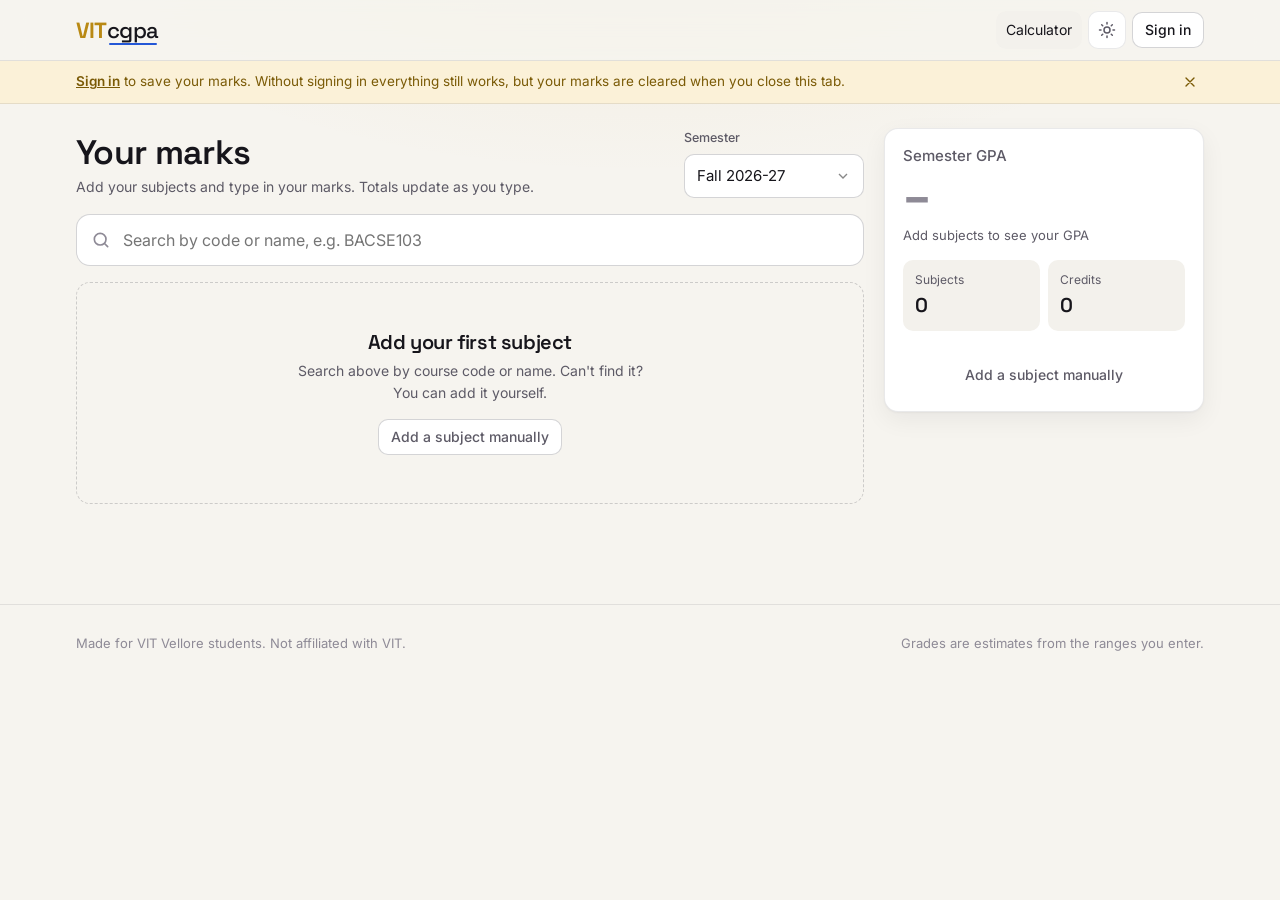
==== calc.html @ aaeb4b26 "Confirm subjects per semester with a 12-hour lock and credit checks Co-Authored-By: Claude Opus 5.5 " ====
<!doctype html>
<html lang="en">
<head>
<meta charset="utf-8">
<meta name="viewport" content="width=device-width, initial-scale=1, viewport-fit=cover">
<title>Calculator · VIT cgpa</title>
<meta name="description" content="Enter your CAT-1, CAT-2, FAT, quiz and lab marks to see your total out of 100, your grade and your semester GPA.">
<meta name="theme-color" content="#0a0a0d">
<link rel="preconnect" href="https://fonts.googleapis.com">
<link rel="preconnect" href="https://fonts.gstatic.com" crossorigin>
<link href="https://fonts.googleapis.com/css2?family=Inter:wght@400;500;600&family=Space+Grotesk:wght@500;600;700&display=swap" rel="stylesheet">
<link rel="stylesheet" href="css/style.css">
<script src="js/common.js"></script>
</head>
<body>
<header class="top">
  <div class="wrap">
    <a class="logo" href="./" aria-label="VIT cgpa home"><b>VIT</b><span>cgpa</span></a>
    <nav>
      <a class="navlink" href="calc" aria-current="page">Calculator</a>
      <button class="icon-btn" type="button" data-theme-toggle aria-label="Switch light or dark mode">
        <svg class="theme-moon" viewBox="0 0 24 24" fill="none" stroke="currentColor" stroke-width="2" stroke-linecap="round" stroke-linejoin="round"><path d="M21 12.8A9 9 0 1 1 11.2 3a7 7 0 0 0 9.8 9.8z"/></svg>
        <svg class="theme-sun" viewBox="0 0 24 24" fill="none" stroke="currentColor" stroke-width="2" stroke-linecap="round"><circle cx="12" cy="12" r="4"/><path d="M12 2v2M12 20v2M4.9 4.9l1.4 1.4M17.7 17.7l1.4 1.4M2 12h2M20 12h2M4.9 19.1l1.4-1.4M17.7 6.3l1.4-1.4"/></svg>
      </button>
      <a class="btn btn-sm" href="#" data-signin>Sign in</a>
    </nav>
  </div>
</header>
<div class="banner" data-banner>
  <div class="wrap">
    <p><a href="#" data-signin>Sign in</a> to save your marks. Without signing in everything still works, but your marks are cleared when you close this tab.</p>
    <button type="button" data-banner-close aria-label="Dismiss"><svg viewBox="0 0 24 24" fill="none" stroke="currentColor" stroke-width="2" stroke-linecap="round"><path d="M18 6 6 18M6 6l12 12"/></svg></button>
  </div>
</div>

<main class="wrap calc">
  <section>
    <div class="page-title">
      <div>
        <h1>Your marks</h1>
        <p>Add your subjects and type in your marks. Totals update as you type.</p>
      </div>
      <label class="field" style="min-width:180px">
        <span>Semester</span>
        <select class="select" id="semester"></select>
      </label>
    </div>

    <div class="search" role="combobox" aria-haspopup="listbox" aria-owns="results">
      <label class="search-box">
        <svg viewBox="0 0 24 24" fill="none" stroke="currentColor" stroke-width="2" stroke-linecap="round"><circle cx="11" cy="11" r="7"/><path d="m20 20-3.5-3.5"/></svg>
        <span class="sr-only">Search subjects</span>
        <input id="search" type="search" placeholder="Search by code or name, e.g. BACSE103" autocomplete="off" aria-autocomplete="list" aria-controls="results" aria-expanded="false">
      </label>
      <div class="results" id="results" role="listbox" hidden></div>
    </div>

    <div class="lockbar" id="lockbar" role="status" hidden></div>

    <div class="empty" id="empty">
      <h2>Add your first subject</h2>
      <p>Search above by course code or name. Can't find it? You can add it yourself.</p>
      <button type="button" class="btn btn-sm" style="margin-top:14px" data-open-custom>Add a subject manually</button>
    </div>
    <div class="cards" id="cards"></div>
  </section>

  <aside class="summary" aria-label="Semester summary">
    <h2>Semester GPA</h2>
    <div class="gpa muted" data-gpa>–</div>
    <p class="sub" data-gpa-note>Add subjects to see your GPA</p>
    <div class="stats">
      <div class="stat"><small>Subjects</small><b data-count>0</b></div>
      <div class="stat"><small>Credits</small><b data-credits>0</b></div>
    </div>
    <ul class="summary-list" id="summary-list"></ul>
    <button type="button" class="btn btn-sm btn-ghost" style="margin-top:12px;width:100%" data-open-custom>Add a subject manually</button>
  </aside>
</main>

<div class="dock" aria-label="Semester GPA">
  <div><div class="lbl">Semester GPA</div><div class="gpa muted" data-gpa>–</div></div>
  <div class="right"><span data-count-label>0 subjects</span> · <span data-credits>0</span> credits<br><span data-gpa-note></span></div>
</div>

<dialog id="custom" aria-labelledby="custom-title">
  <form method="dialog" novalidate>
    <h2 id="custom-title">Add a subject</h2>
    <label class="field"><span>Course code</span><input class="input" name="code" placeholder="BACSE103" autocomplete="off" maxlength="12"></label>
    <label class="field"><span>Course title</span><input class="input" name="title" placeholder="Computation Structures" autocomplete="off" maxlength="80"></label>
    <div class="row2">
      <label class="field"><span>Type</span>
        <select class="select" name="type">
          <option value="ETL">Theory + lab</option>
          <option value="TH">Theory only</option>
          <option value="LO">Lab only</option>
          <option value="OC">Online course</option>
          <option value="SS">Soft skill</option>
        </select>
      </label>
      <label class="field"><span>Credits</span><input class="input" name="credits" inputmode="decimal" placeholder="4"></label>
    </div>
    <p class="err" id="custom-err"></p>
    <div class="actions">
      <button class="btn btn-ghost" value="cancel" formnovalidate>Cancel</button>
      <button class="btn btn-primary" value="ok">Add subject</button>
    </div>
  </form>
</dialog>

<dialog id="ask" aria-labelledby="ask-title">
  <form method="dialog">
    <h2 id="ask-title"></h2>
    <p id="ask-msg" style="margin:0;color:var(--text-2)"></p>
    <div class="actions">
      <button class="btn btn-ghost" value="cancel" id="ask-cancel">Go back</button>
      <button class="btn btn-primary" value="ok" id="ask-ok">Continue</button>
    </div>
  </form>
</dialog>

<footer class="footer"><div class="wrap"><span>Made for VIT Vellore students. Not affiliated with VIT.</span><span>Grades are estimates from the ranges you enter.</span></div></footer>
<script src="js/calc.js"></script>
<script src="js/ui.js"></script>
</body>
</html>
---- css/style.css ----
:root {
  --bg: #0a0a0d;
  --bg-glow: rgba(232, 184, 74, 0.07);
  --surface: #131318;
  --surface-2: #1b1b22;
  --surface-3: #24242d;
  --border: rgba(255, 255, 255, 0.08);
  --border-strong: rgba(255, 255, 255, 0.16);
  --text: #f3f0e8;
  --text-2: #a7a3ad;
  --text-3: #6f6c76;
  --gold: #e8b84a;
  --gold-2: #f6d98b;
  --gold-ink: #1a1405;
  --gold-soft: rgba(232, 184, 74, 0.12);
  --blue: #4c86ff;
  --blue-hover: #6b9bff;
  --blue-soft: rgba(76, 134, 255, 0.14);
  --on-blue: #ffffff;
  --danger: #ff6b6b;
  --danger-soft: rgba(255, 107, 107, 0.12);
  --warn-bg: rgba(232, 184, 74, 0.1);
  --warn-text: #f0cd7a;
  --g-S: #e8b84a; --g-A: #4c86ff; --g-B: #2fc4a8; --g-C: #9d7bff;
  --g-D: #f2a23c; --g-E: #f07a4a; --g-F: #ff5d5d;
  --radius: 14px;
  --radius-sm: 10px;
  --shadow: 0 1px 0 rgba(255, 255, 255, 0.04) inset, 0 12px 32px rgba(0, 0, 0, 0.35);
  --font-display: "Space Grotesk", system-ui, sans-serif;
  --font-body: "Inter", system-ui, sans-serif;
  color-scheme: dark;
}

@media (prefers-color-scheme: light) {
  :root:not([data-theme="dark"]) {
    --bg: #f6f4ef; --bg-glow: rgba(200, 150, 40, 0.10);
    --surface: #ffffff; --surface-2: #f3f1ec; --surface-3: #e9e6df;
    --border: rgba(20, 18, 30, 0.09); --border-strong: rgba(20, 18, 30, 0.18);
    --text: #16151b; --text-2: #5d5a66; --text-3: #8e8a96;
    --gold: #b98914; --gold-2: #8a6508; --gold-ink: #ffffff; --gold-soft: rgba(185, 137, 20, 0.12);
    --blue: #2457d6; --blue-hover: #1c48b8; --blue-soft: rgba(36, 87, 214, 0.1);
    --danger: #d63b3b; --danger-soft: rgba(214, 59, 59, 0.08);
    --warn-bg: #fbf1d8; --warn-text: #7a5a06;
    --g-S: #b98914; --g-A: #2457d6; --g-B: #128a74; --g-C: #6b46e0;
    --g-D: #c97a0e; --g-E: #d4572a; --g-F: #d63b3b;
    --shadow: 0 1px 2px rgba(20, 18, 30, 0.04), 0 8px 24px rgba(20, 18, 30, 0.06);
    color-scheme: light;
  }
}
:root[data-theme="light"] {
  --bg: #f6f4ef; --bg-glow: rgba(200, 150, 40, 0.10);
  --surface: #ffffff; --surface-2: #f3f1ec; --surface-3: #e9e6df;
  --border: rgba(20, 18, 30, 0.09); --border-strong: rgba(20, 18, 30, 0.18);
  --text: #16151b; --text-2: #5d5a66; --text-3: #8e8a96;
  --gold: #b98914; --gold-2: #8a6508; --gold-ink: #ffffff; --gold-soft: rgba(185, 137, 20, 0.12);
  --blue: #2457d6; --blue-hover: #1c48b8; --blue-soft: rgba(36, 87, 214, 0.1);
  --danger: #d63b3b; --danger-soft: rgba(214, 59, 59, 0.08);
  --warn-bg: #fbf1d8; --warn-text: #7a5a06;
  --g-S: #b98914; --g-A: #2457d6; --g-B: #128a74; --g-C: #6b46e0;
  --g-D: #c97a0e; --g-E: #d4572a; --g-F: #d63b3b;
  --shadow: 0 1px 2px rgba(20, 18, 30, 0.04), 0 8px 24px rgba(20, 18, 30, 0.06);
  color-scheme: light;
}

*, *::before, *::after { box-sizing: border-box; }
html { -webkit-text-size-adjust: 100%; }
body {
  margin: 0;
  min-height: 100vh;
  background: radial-gradient(900px 420px at 50% -120px, var(--bg-glow), transparent 70%), var(--bg);
  background-attachment: fixed;
  color: var(--text);
  font: 400 15px/1.6 var(--font-body);
  -webkit-font-smoothing: antialiased;
  overflow-x: hidden;
}
h1, h2, h3 { font-family: var(--font-display); font-weight: 600; letter-spacing: -0.02em; line-height: 1.15; margin: 0; }
a { color: inherit; }
button, input, select { font: inherit; color: inherit; }
button { cursor: pointer; }
:focus-visible { outline: 2px solid var(--blue); outline-offset: 2px; }
.sr-only { position: absolute; width: 1px; height: 1px; overflow: hidden; clip: rect(0 0 0 0); white-space: nowrap; }
.wrap { width: 100%; max-width: 1160px; margin: 0 auto; padding: 0 16px; }

/* header */
.top { position: sticky; top: 0; z-index: 30; background: color-mix(in srgb, var(--bg) 82%, transparent); backdrop-filter: saturate(140%) blur(12px); -webkit-backdrop-filter: saturate(140%) blur(12px); border-bottom: 1px solid var(--border); }
.top .wrap { display: flex; align-items: center; gap: 12px; height: 60px; }
.logo { font-family: var(--font-display); font-size: 22px; letter-spacing: -0.04em; text-decoration: none; display: inline-flex; align-items: baseline; line-height: 1; }
.logo b { color: var(--gold); font-weight: 700; }
.logo span { color: var(--text); font-weight: 500; margin-left: 1px; position: relative; }
.logo span::after { content: ""; position: absolute; left: 2px; right: 1px; bottom: -4px; height: 2px; border-radius: 2px; background: var(--blue); }
.top nav { margin-left: auto; display: flex; align-items: center; gap: 6px; }
.navlink { color: var(--text-2); text-decoration: none; padding: 8px 10px; border-radius: var(--radius-sm); font-size: 14px; }
.navlink:hover, .navlink[aria-current="page"] { color: var(--text); background: var(--surface-2); }
.icon-btn { width: 38px; height: 38px; display: grid; place-items: center; border-radius: var(--radius-sm); border: 1px solid var(--border); background: var(--surface); color: var(--text-2); }
.icon-btn:hover { color: var(--text); border-color: var(--border-strong); }
.icon-btn svg { width: 18px; height: 18px; }
.theme-sun { display: none; }
:root[data-theme="light"] .theme-sun { display: block; }
:root[data-theme="light"] .theme-moon { display: none; }
@media (prefers-color-scheme: light) {
  :root:not([data-theme]) .theme-sun { display: block; }
  :root:not([data-theme]) .theme-moon { display: none; }
}

/* buttons */
.btn { display: inline-flex; align-items: center; justify-content: center; gap: 8px; height: 44px; padding: 0 18px; border-radius: var(--radius-sm); border: 1px solid var(--border-strong); background: var(--surface); font-weight: 500; text-decoration: none; transition: background .15s, border-color .15s, transform .1s; white-space: nowrap; }
.btn:hover { border-color: var(--text-3); }
.btn:active { transform: scale(0.98); }
.btn-primary { background: var(--blue); border-color: var(--blue); color: var(--on-blue); }
.btn-primary:hover { background: var(--blue-hover); border-color: var(--blue-hover); }
.btn-gold { background: var(--gold); border-color: var(--gold); color: var(--gold-ink); }
.btn-sm { height: 36px; padding: 0 12px; font-size: 14px; }
.btn-ghost { background: transparent; border-color: transparent; color: var(--text-2); }
.btn-ghost:hover { color: var(--text); background: var(--surface-2); border-color: transparent; }
.btn svg { width: 16px; height: 16px; }

/* banner */
.banner { background: var(--warn-bg); color: var(--warn-text); font-size: 13.5px; border-bottom: 1px solid var(--border); }
.banner .wrap { display: flex; align-items: center; gap: 10px; min-height: 42px; padding-top: 6px; padding-bottom: 6px; }
.banner p { margin: 0; flex: 1; }
.banner a { font-weight: 600; }
.banner button { background: none; border: 0; color: inherit; padding: 6px; border-radius: 6px; display: grid; }
.banner button svg { width: 16px; height: 16px; }
.banner[hidden] { display: none; }

/* home */
.hero { padding: 64px 0 40px; display: grid; gap: 40px; align-items: center; }
@media (min-width: 900px) { .hero { grid-template-columns: 1.1fr 0.9fr; padding: 96px 0 64px; } }
.eyebrow { display: inline-flex; align-items: center; gap: 8px; font-size: 13px; color: var(--gold); background: var(--gold-soft); padding: 5px 12px; border-radius: 999px; margin-bottom: 20px; font-weight: 500; }
.hero h1 { font-size: clamp(36px, 7vw, 60px); }
.hero h1 em { font-style: normal; color: var(--gold); }
.hero .lead { color: var(--text-2); font-size: 17px; max-width: 520px; margin: 18px 0 28px; }
.hero .cta { display: flex; flex-wrap: wrap; gap: 10px; }
.demo { background: var(--surface); border: 1px solid var(--border); border-radius: 20px; padding: 20px; box-shadow: var(--shadow); max-width: 440px; width: 100%; justify-self: center; }
.demo-row { display: grid; grid-template-columns: repeat(3, 1fr); gap: 8px; margin: 14px 0; }
.demo-cell { background: var(--surface-2); border-radius: var(--radius-sm); padding: 10px 12px; }
.demo-cell small { display: block; color: var(--text-3); font-size: 12px; }
.demo-cell b { font-family: var(--font-display); font-size: 20px; font-weight: 600; }
.demo-cell b i { font-style: normal; color: var(--text-3); font-size: 13px; font-weight: 400; }
.section { padding: 40px 0; }
.section-head { margin-bottom: 24px; }
.section-head h2 { font-size: clamp(24px, 4vw, 32px); }
.section-head p { color: var(--text-2); margin: 8px 0 0; }
.steps { display: grid; gap: 12px; grid-template-columns: repeat(auto-fit, minmax(240px, 1fr)); }
.step { background: var(--surface); border: 1px solid var(--border); border-radius: var(--radius); padding: 20px; }
.step .num { font-family: var(--font-display); color: var(--gold); font-size: 14px; font-weight: 600; }
.step h3 { font-size: 18px; margin: 8px 0 6px; }
.step p { color: var(--text-2); margin: 0; font-size: 14px; }
.footer { border-top: 1px solid var(--border); padding: 28px 0 40px; color: var(--text-3); font-size: 13px; margin-top: 40px; }
.footer .wrap { display: flex; flex-wrap: wrap; gap: 8px 24px; justify-content: space-between; }

/* calculator layout */
.calc { display: grid; gap: 20px; padding-top: 24px; padding-bottom: 120px; }
@media (min-width: 1000px) { .calc { grid-template-columns: minmax(0, 1fr) 320px; align-items: start; padding-bottom: 60px; } }
.page-title { display: flex; flex-wrap: wrap; align-items: end; justify-content: space-between; gap: 12px; margin-bottom: 16px; }
.page-title h1 { font-size: clamp(26px, 5vw, 34px); }
.page-title p { color: var(--text-2); margin: 4px 0 0; font-size: 14px; }
.field { display: flex; flex-direction: column; gap: 6px; }
.field > span { font-size: 12.5px; color: var(--text-2); font-weight: 500; }
.select, .input { height: 44px; border-radius: var(--radius-sm); border: 1px solid var(--border-strong); background: var(--surface); padding: 0 12px; width: 100%; }
.select { appearance: none; padding-right: 36px; background-image: url("data:image/svg+xml,%3Csvg xmlns='http://www.w3.org/2000/svg' width='16' height='16' fill='none' stroke='%23888' stroke-width='2' viewBox='0 0 24 24'%3E%3Cpath d='m6 9 6 6 6-6'/%3E%3C/svg%3E"); background-repeat: no-repeat; background-position: right 12px center; }
.input:focus, .select:focus { outline: none; border-color: var(--blue); box-shadow: 0 0 0 3px var(--blue-soft); }

/* search */
.search { position: relative; margin-bottom: 16px; }
.search-box { display: flex; align-items: center; gap: 10px; height: 52px; border-radius: var(--radius); border: 1px solid var(--border-strong); background: var(--surface); padding: 0 14px; }
.search-box:focus-within { border-color: var(--blue); box-shadow: 0 0 0 3px var(--blue-soft); }
.search-box svg { width: 20px; height: 20px; color: var(--text-3); flex: none; }
.search-box input { flex: 1; min-width: 0; border: 0; background: transparent; height: 100%; font-size: 16px; outline: none; }
.results { position: absolute; z-index: 20; left: 0; right: 0; top: calc(100% + 6px); background: var(--surface); border: 1px solid var(--border-strong); border-radius: var(--radius); box-shadow: var(--shadow); padding: 6px; max-height: 360px; overflow-y: auto; }
.results[hidden] { display: none; }
.result { display: flex; align-items: center; gap: 12px; width: 100%; text-align: left; padding: 10px; border: 0; border-radius: var(--radius-sm); background: transparent; }
.result:hover, .result.active { background: var(--surface-2); }
.result .code { font-family: var(--font-display); font-weight: 600; font-size: 14px; min-width: 88px; }
.result .title { flex: 1; min-width: 0; color: var(--text-2); font-size: 14px; overflow: hidden; text-overflow: ellipsis; white-space: nowrap; }
.result.added { opacity: 0.5; }
.results .none { padding: 12px; color: var(--text-2); font-size: 14px; }
.results .none button { margin-top: 10px; }
.pill { font-size: 11.5px; font-weight: 600; padding: 2px 8px; border-radius: 999px; background: var(--surface-3); color: var(--text-2); white-space: nowrap; letter-spacing: 0.02em; }

/* subject cards */
.cards { display: grid; gap: 14px; }
.empty { text-align: center; padding: 48px 20px; border: 1px dashed var(--border-strong); border-radius: var(--radius); color: var(--text-2); }
.empty h2 { font-size: 20px; color: var(--text); margin-bottom: 6px; }
.empty p { margin: 0 auto; max-width: 360px; font-size: 14px; }
.card { background: var(--surface); border: 1px solid var(--border); border-radius: var(--radius); box-shadow: var(--shadow); animation: rise .25s ease-out; }
@keyframes rise { from { opacity: 0; transform: translateY(6px); } }
.card-head { display: flex; align-items: flex-start; gap: 12px; padding: 16px 16px 0; }
.card-head .meta { flex: 1; min-width: 0; }
.card-head .code { font-family: var(--font-display); font-weight: 600; font-size: 13px; color: var(--gold); letter-spacing: 0.02em; }
.card-head h2 { font-size: 17px; margin: 2px 0 6px; }
.card-head .tags { display: flex; flex-wrap: wrap; gap: 6px; align-items: center; }
.card-body { padding: 14px 16px 16px; display: grid; gap: 12px; }
.seg { display: inline-flex; background: var(--surface-2); border-radius: 999px; padding: 3px; }
.seg button { border: 0; background: transparent; padding: 4px 10px; border-radius: 999px; font-size: 12.5px; color: var(--text-2); font-weight: 500; }
.seg button[aria-pressed="true"] { background: var(--surface); color: var(--text); box-shadow: 0 1px 3px rgba(0,0,0,.2); }
.marks { display: grid; grid-template-columns: repeat(3, minmax(0, 1fr)); gap: 8px; }
.mark { background: var(--surface-2); border: 1px solid transparent; border-radius: var(--radius-sm); padding: 8px 10px; display: flex; flex-direction: column; gap: 2px; }
.mark:focus-within { border-color: var(--blue); }
.mark.bad { border-color: var(--danger); background: var(--danger-soft); }
.mark label { font-size: 12px; color: var(--text-2); font-weight: 500; }
.mark .val { display: flex; align-items: baseline; gap: 4px; }
.mark input { width: 100%; min-width: 0; border: 0; background: transparent; font-family: var(--font-display); font-size: 22px; font-weight: 600; padding: 0; outline: none; }
.mark input::placeholder { color: var(--text-3); font-weight: 400; }
.mark .max { color: var(--text-3); font-size: 13px; white-space: nowrap; }
.err { color: var(--danger); font-size: 12.5px; margin: 0; }
.err:empty { display: none; }

details.fold { background: var(--surface-2); border-radius: var(--radius-sm); }
details.fold > summary { list-style: none; cursor: pointer; display: flex; align-items: center; gap: 10px; padding: 12px; font-weight: 500; font-size: 14px; user-select: none; }
details.fold > summary::-webkit-details-marker { display: none; }
details.fold > summary .sum { margin-left: auto; color: var(--text-2); font-weight: 400; font-family: var(--font-display); }
details.fold > summary .chev { width: 16px; height: 16px; color: var(--text-3); transition: transform .2s; flex: none; }
details.fold[open] > summary .chev { transform: rotate(180deg); }
.fold-body { padding: 0 12px 12px; display: grid; gap: 8px; }
.item { display: grid; grid-template-columns: minmax(0, 1fr) 72px 20px 64px 34px; gap: 6px; align-items: center; }
.item input { height: 38px; border-radius: 8px; border: 1px solid var(--border); background: var(--surface); padding: 0 10px; min-width: 0; width: 100%; }
.item input:focus { outline: none; border-color: var(--blue); }
.item input.bad { border-color: var(--danger); background: var(--danger-soft); }
.item .score, .item .imax { text-align: center; font-family: var(--font-display); font-weight: 600; }
.item .slash { color: var(--text-3); text-align: center; }
.item .rm { width: 34px; height: 34px; border: 0; background: transparent; color: var(--text-3); border-radius: 8px; display: grid; place-items: center; }
.item .rm:hover { color: var(--danger); background: var(--danger-soft); }
.item .rm svg { width: 16px; height: 16px; }
.item-head { display: grid; grid-template-columns: minmax(0, 1fr) 72px 20px 64px 34px; gap: 6px; font-size: 11.5px; color: var(--text-3); padding: 0 2px; }
.item-head span:nth-child(2), .item-head span:nth-child(3) { text-align: center; }
.fold-foot { display: flex; align-items: center; justify-content: space-between; gap: 8px; flex-wrap: wrap; }
.fold-foot .note { font-size: 12.5px; color: var(--text-2); }

.ranges { display: grid; grid-template-columns: repeat(3, minmax(0, 1fr)); gap: 8px; }
@media (min-width: 560px) { .ranges { grid-template-columns: repeat(6, minmax(0, 1fr)); } }
.range { display: flex; flex-direction: column; align-items: center; gap: 4px; background: var(--surface); border: 1px solid var(--border); border-radius: 8px; padding: 6px 4px; }
.range label { font-family: var(--font-display); font-weight: 700; font-size: 15px; }
.range input { width: 100%; text-align: center; border: 0; background: transparent; font-family: var(--font-display); font-weight: 600; font-size: 16px; outline: none; height: 26px; }
.range small { font-size: 11px; color: var(--text-3); }
.range.bad { border-color: var(--danger); }
.range-part { font-size: 12.5px; font-weight: 600; color: var(--text-2); margin: 4px 0 -2px; }

.result-row { display: flex; align-items: center; gap: 14px; background: var(--surface-2); border-radius: var(--radius-sm); padding: 12px; }
.ring { width: 64px; height: 64px; flex: none; position: relative; }
.ring svg { width: 100%; height: 100%; transform: rotate(-90deg); }
.ring circle { fill: none; stroke-width: 6; }
.ring .track { stroke: var(--surface-3); }
.ring .bar { stroke: var(--ring, var(--gold)); stroke-linecap: round; transition: stroke-dashoffset .5s cubic-bezier(.2,.8,.2,1), stroke .3s; }
.ring b { position: absolute; inset: 0; display: grid; place-items: center; font-family: var(--font-display); font-weight: 700; font-size: 17px; }
.result-row .info { flex: 1; min-width: 0; }
.result-row .total { font-family: var(--font-display); font-size: 20px; font-weight: 600; }
.result-row .total i { font-style: normal; color: var(--text-3); font-size: 14px; font-weight: 400; }
.result-row .split { color: var(--text-2); font-size: 13px; }
.grade { min-width: 48px; height: 48px; padding: 0 8px; border-radius: 12px; display: grid; place-items: center; font-family: var(--font-display); font-size: 24px; font-weight: 700; background: color-mix(in srgb, var(--gc, var(--text-3)) 16%, transparent); color: var(--gc, var(--text-3)); flex: none; }
.grade.none { font-size: 11.5px; font-weight: 500; text-align: center; line-height: 1.2; font-family: var(--font-body); width: 76px; }

/* summary */
.summary { background: var(--surface); border: 1px solid var(--border); border-radius: var(--radius); padding: 18px; box-shadow: var(--shadow); }
@media (min-width: 1000px) { .summary { position: sticky; top: 80px; } }
.summary h2 { font-size: 15px; color: var(--text-2); font-weight: 500; font-family: var(--font-body); letter-spacing: 0; }
.gpa { font-family: var(--font-display); font-size: 48px; font-weight: 700; line-height: 1.1; color: var(--gold); margin: 6px 0 2px; }
.gpa.muted { color: var(--text-3); }
.summary .sub { color: var(--text-2); font-size: 13px; margin: 0 0 14px; }
.stats { display: grid; grid-template-columns: 1fr 1fr; gap: 8px; }
.stat { background: var(--surface-2); border-radius: var(--radius-sm); padding: 10px 12px; }
.stat small { display: block; font-size: 12px; color: var(--text-2); }
.stat b { font-family: var(--font-display); font-size: 20px; font-weight: 600; }
.summary-list { list-style: none; padding: 0; margin: 14px 0 0; display: grid; gap: 4px; font-size: 13.5px; }
.summary-list li { display: flex; justify-content: space-between; gap: 8px; padding: 6px 0; border-top: 1px solid var(--border); }
.summary-list li span:first-child { color: var(--text-2); overflow: hidden; text-overflow: ellipsis; white-space: nowrap; }
.summary-list li b { font-family: var(--font-display); }
.dock { display: none; }
@media (max-width: 999px) {
  .summary { display: none; }
  .dock { display: flex; position: fixed; left: 12px; right: 12px; bottom: calc(12px + env(safe-area-inset-bottom)); z-index: 25; align-items: center; gap: 12px; background: color-mix(in srgb, var(--surface) 92%, transparent); backdrop-filter: blur(14px); -webkit-backdrop-filter: blur(14px); border: 1px solid var(--border-strong); border-radius: 16px; padding: 10px 14px; box-shadow: 0 10px 30px rgba(0,0,0,.35); }
  .dock .gpa { font-size: 26px; margin: 0; }
  .dock .lbl { font-size: 11.5px; color: var(--text-2); line-height: 1.2; }
  .dock .right { margin-left: auto; text-align: right; font-size: 12.5px; color: var(--text-2); }
}

/* dialog */
dialog { border: 1px solid var(--border-strong); border-radius: 18px; background: var(--surface); color: var(--text); padding: 0; width: min(440px, calc(100vw - 32px)); box-shadow: 0 24px 60px rgba(0,0,0,.45); }
dialog::backdrop { background: rgba(0, 0, 0, 0.55); backdrop-filter: blur(2px); }
dialog form { padding: 20px; display: grid; gap: 14px; }
dialog h2 { font-size: 20px; }
dialog .row2 { display: grid; grid-template-columns: 1fr 1fr; gap: 10px; }
dialog .actions { display: flex; justify-content: flex-end; gap: 8px; margin-top: 4px; }

.toast { position: fixed; left: 50%; bottom: calc(96px + env(safe-area-inset-bottom)); transform: translate(-50%, 20px); opacity: 0; background: var(--text); color: var(--bg); padding: 10px 16px; border-radius: 999px; font-size: 14px; font-weight: 500; z-index: 60; transition: opacity .2s, transform .2s; pointer-events: none; max-width: calc(100vw - 32px); text-align: center; }
.toast.show { opacity: 1; transform: translate(-50%, 0); }

@media (max-width: 520px) {
  .nav-text { display: none; }
  .card-head h2 { font-size: 16px; }
  .mark input { font-size: 20px; }
  .item, .item-head { grid-template-columns: minmax(0, 1fr) 56px 12px 52px 30px; gap: 4px; }
  .item .rm { width: 30px; }
}
@media (prefers-reduced-motion: reduce) { *, *::before, *::after { animation: none !important; transition: none !important; } }

/* confirm subjects bar */
.lockbar { display: flex; align-items: center; gap: 12px; flex-wrap: wrap; justify-content: space-between; background: var(--gold-soft); border: 1px solid color-mix(in srgb, var(--gold) 35%, transparent); border-radius: var(--radius); padding: 12px 14px; margin-bottom: 14px; }
.lockbar[hidden] { display: none; }
.lockbar div { display: flex; flex-direction: column; gap: 2px; min-width: 0; flex: 1 1 220px; }
.lockbar b { font-family: var(--font-display); font-weight: 600; }
.lockbar span { font-size: 13px; color: var(--text-2); }
.lockbar.locked, .lockbar.done { background: var(--blue-soft); border-color: color-mix(in srgb, var(--blue) 30%, transparent); }
.search-box:has(input:disabled) { opacity: 0.6; }
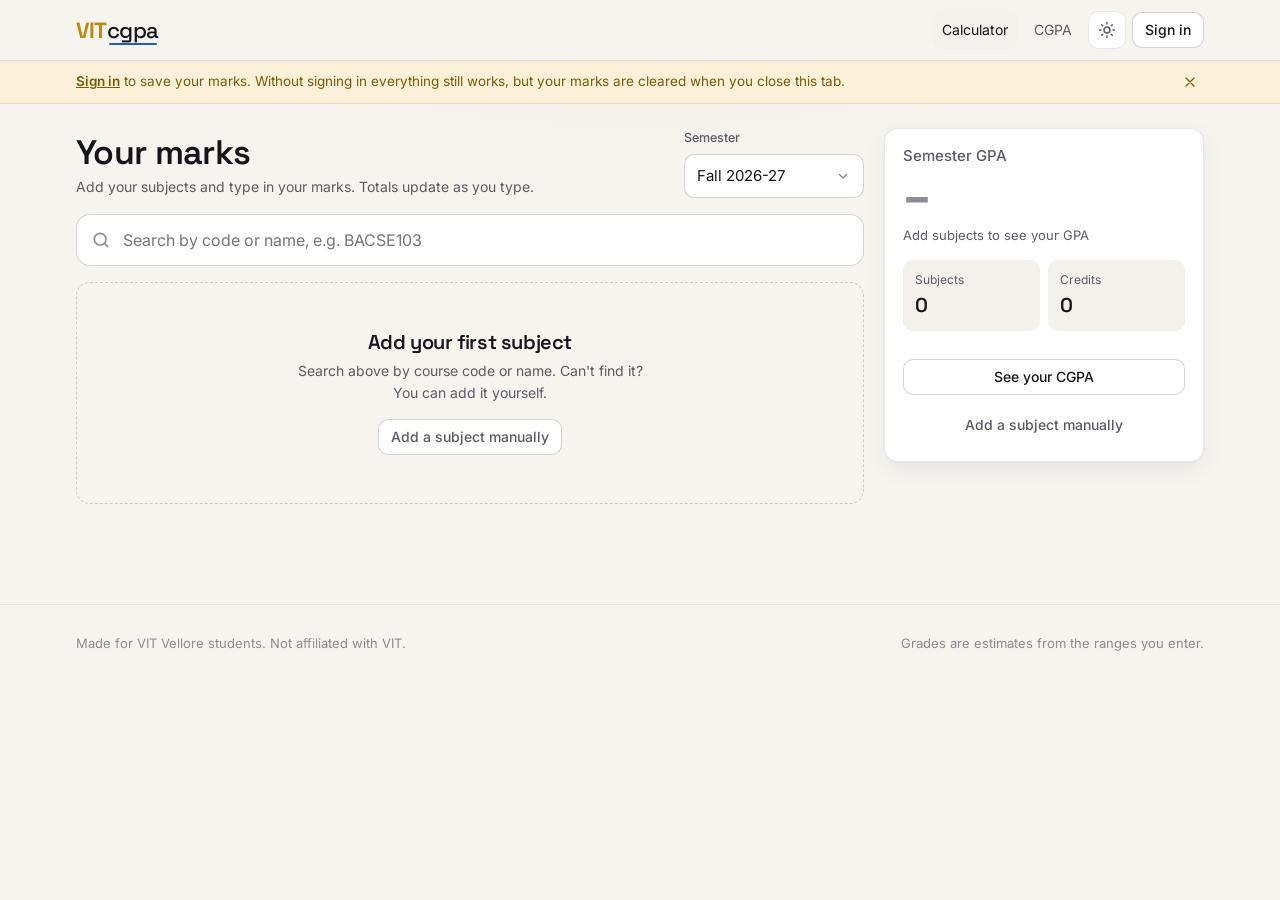
==== commit d9b87a2f: "Phase 2: CGPA page with past semesters, retakes and projected CGPA - js/calc.js: credit-weighted cgp" ====
--- a/calc.html
+++ b/calc.html
@@ -18,6 +18,7 @@
     <a class="logo" href="./" aria-label="VIT cgpa home"><b>VIT</b><span>cgpa</span></a>
     <nav>
       <a class="navlink" href="calc" aria-current="page">Calculator</a>
+      <a class="navlink" href="cgpa">CGPA</a>
       <button class="icon-btn" type="button" data-theme-toggle aria-label="Switch light or dark mode">
         <svg class="theme-moon" viewBox="0 0 24 24" fill="none" stroke="currentColor" stroke-width="2" stroke-linecap="round" stroke-linejoin="round"><path d="M21 12.8A9 9 0 1 1 11.2 3a7 7 0 0 0 9.8 9.8z"/></svg>
         <svg class="theme-sun" viewBox="0 0 24 24" fill="none" stroke="currentColor" stroke-width="2" stroke-linecap="round"><circle cx="12" cy="12" r="4"/><path d="M12 2v2M12 20v2M4.9 4.9l1.4 1.4M17.7 17.7l1.4 1.4M2 12h2M20 12h2M4.9 19.1l1.4-1.4M17.7 6.3l1.4-1.4"/></svg>
@@ -74,6 +75,7 @@
       <div class="stat"><small>Credits</small><b data-credits>0</b></div>
     </div>
     <ul class="summary-list" id="summary-list"></ul>
+    <a class="btn btn-sm" style="margin-top:14px;width:100%" href="cgpa">See your CGPA</a>
     <button type="button" class="btn btn-sm btn-ghost" style="margin-top:12px;width:100%" data-open-custom>Add a subject manually</button>
   </aside>
 </main>
@@ -102,7 +104,7 @@
     </div>
     <p class="err" id="custom-err"></p>
     <div class="actions">
-      <button class="btn btn-ghost" value="cancel" formnovalidate>Cancel</button>
+      <button class="btn btn-ghost" type="button" data-close>Cancel</button>
       <button class="btn btn-primary" value="ok">Add subject</button>
     </div>
   </form>
--- a/css/style.css
+++ b/css/style.css
@@ -303,3 +303,83 @@
 .lockbar span { font-size: 13px; color: var(--text-2); }
 .lockbar.locked, .lockbar.done { background: var(--blue-soft); border-color: color-mix(in srgb, var(--blue) 30%, transparent); }
 .search-box:has(input:disabled) { opacity: 0.6; }
+
+/* CGPA page */
+.cg .cg-inputs { display: grid; gap: 14px; align-content: start; }
+.cg .page-title { margin-bottom: 2px; }
+.hint { margin: 0; font-size: 13px; color: var(--text-2); }
+.cg-card .card-body { gap: 12px; }
+.cg-card .card-head .btn { flex: none; }
+.cg-card [data-pane] { display: grid; gap: 12px; }
+.cg-card [data-pane][hidden] { display: none; }
+.marks.two { grid-template-columns: repeat(2, minmax(0, 1fr)); }
+.cg-fold { background: var(--surface); border: 1px solid var(--border); box-shadow: var(--shadow); border-radius: var(--radius); }
+.cg-fold > summary { padding: 14px 16px; }
+.cg-fold .fold-body { padding: 0 16px 16px; gap: 12px; }
+.sem-list { list-style: none; margin: 0; padding: 0; display: grid; gap: 8px; }
+.sem-row { display: flex; align-items: center; gap: 12px; background: var(--surface-2); border-radius: var(--radius-sm); padding: 10px 12px; min-width: 0; }
+.sem-main { flex: 1; min-width: 0; display: flex; flex-direction: column; align-items: flex-start; gap: 2px; }
+.sem-main b { font-family: var(--font-display); font-weight: 600; overflow: hidden; text-overflow: ellipsis; white-space: nowrap; max-width: 100%; }
+.sem-main span { font-size: 12.5px; color: var(--text-2); }
+.sem-gpa { font-family: var(--font-display); font-weight: 700; font-size: 22px; color: var(--gold); flex: none; }
+.sem-gpa.muted { color: var(--text-3); }
+.sem-gpa.small { font-size: 14px; font-weight: 600; color: var(--text-2); }
+.sem-act { display: flex; gap: 2px; flex: none; }
+.mini { width: 34px; height: 34px; border: 0; background: transparent; color: var(--text-3); border-radius: 8px; display: grid; place-items: center; }
+.mini:hover { color: var(--text); background: var(--surface-3); }
+.mini[data-rm-past]:hover, .mini[data-rm-cleared]:hover { color: var(--danger); background: var(--danger-soft); }
+.mini svg { width: 16px; height: 16px; }
+.sem-empty { font-size: 13.5px; color: var(--text-3); padding: 14px; text-align: center; border: 1px dashed var(--border-strong); border-radius: var(--radius-sm); }
+.tag { font-size: 11.5px; font-weight: 600; padding: 2px 8px; border-radius: 999px; background: var(--surface-3); color: var(--text-2); margin-top: 4px; }
+.tag.blue { background: var(--blue-soft); color: var(--blue); }
+.tag.warn { background: var(--warn-bg); color: var(--warn-text); }
+.cleared-add { display: grid; grid-template-columns: minmax(0, 1fr) 90px auto; gap: 8px; align-items: end; }
+.cleared-add .btn { height: 44px; }
+.points { display: grid; grid-template-columns: repeat(7, minmax(0, 1fr)); gap: 6px; }
+.points span { display: flex; flex-direction: column; align-items: center; padding: 6px 0; border-radius: 8px; background: color-mix(in srgb, var(--gc) 14%, transparent); font-family: var(--font-display); font-size: 13px; color: var(--text-2); }
+.points b { color: var(--gc); font-size: 17px; }
+
+.cg-result { background: var(--surface); border: 1px solid var(--border); border-radius: var(--radius); padding: 20px; box-shadow: var(--shadow); position: relative; overflow: hidden; }
+.cg-result::before { content: ""; position: absolute; inset: 0 0 auto; height: 3px; background: linear-gradient(90deg, var(--gold), var(--blue)); }
+@media (min-width: 1000px) { .cg-result { position: sticky; top: 80px; } }
+.cg-result h2 { font-size: 15px; color: var(--text-2); font-weight: 500; font-family: var(--font-body); letter-spacing: 0; }
+.cg-big { font-family: var(--font-display); font-size: 64px; font-weight: 700; line-height: 1; letter-spacing: -0.03em; color: var(--gold); margin: 8px 0 6px; }
+.cg-big.muted { color: var(--text-3); }
+.cg-result .sub { color: var(--text-2); font-size: 13px; margin: 0 0 14px; }
+.proj { display: flex; align-items: baseline; flex-wrap: wrap; gap: 4px 10px; background: var(--blue-soft); border: 1px solid color-mix(in srgb, var(--blue) 30%, transparent); border-radius: var(--radius-sm); padding: 10px 12px; margin-bottom: 12px; }
+.proj[hidden] { display: none; }
+.proj span { font-size: 13px; color: var(--text-2); flex: 1 1 100%; }
+.proj b { font-family: var(--font-display); font-size: 26px; font-weight: 700; color: var(--blue); line-height: 1.1; }
+.proj i, .dock .right span { font-style: normal; font-size: 13px; font-weight: 600; }
+.up { color: var(--g-B); }
+.down { color: var(--danger); }
+.same { color: var(--text-2); }
+.bd-title { font-size: 13px; font-family: var(--font-body); font-weight: 500; color: var(--text-2); letter-spacing: 0; margin: 16px 0 8px; }
+.breakdown { list-style: none; margin: 0; padding: 0; display: grid; gap: 10px; }
+.breakdown li { display: grid; gap: 5px; }
+.bd-top { display: flex; align-items: flex-end; justify-content: space-between; gap: 10px; }
+.bd-name { display: flex; flex-direction: column; font-size: 13.5px; font-weight: 500; min-width: 0; }
+.bd-name small { font-size: 12px; color: var(--text-3); font-weight: 400; }
+.bd-top b { font-family: var(--font-display); font-size: 17px; }
+.bar { height: 6px; border-radius: 6px; background: var(--surface-3); overflow: hidden; }
+.bar i { display: block; height: 100%; border-radius: 6px; background: var(--gold); transition: width .4s cubic-bezier(.2,.8,.2,1); }
+.breakdown li.now .bar i { background: var(--blue); }
+.breakdown li.now .bd-top b { color: var(--blue); }
+.breakdown .bd-note { font-size: 12.5px; color: var(--text-3); }
+
+@media (max-width: 999px) {
+  .cg-result { order: -1; }
+  .cg-big { font-size: 56px; }
+}
+@media (max-width: 520px) {
+  .top nav { gap: 2px; }
+  .navlink { padding: 8px 7px; }
+  .cleared-add { grid-template-columns: minmax(0, 1fr) 76px; }
+  .cleared-add .btn { grid-column: 1 / -1; }
+  .points span { font-size: 12px; }
+}
+.cg .cg-title { grid-column: 1 / -1; margin-bottom: -6px; }
+.dock.away { opacity: 0; transform: translateY(12px); pointer-events: none; }
+.dock { transition: opacity .2s, transform .2s; }
+@media (max-width: 999px) { .cg .cg-title { order: -2; } }
+.stat b small { font-size: 13px; font-weight: 500; color: var(--text-2); }
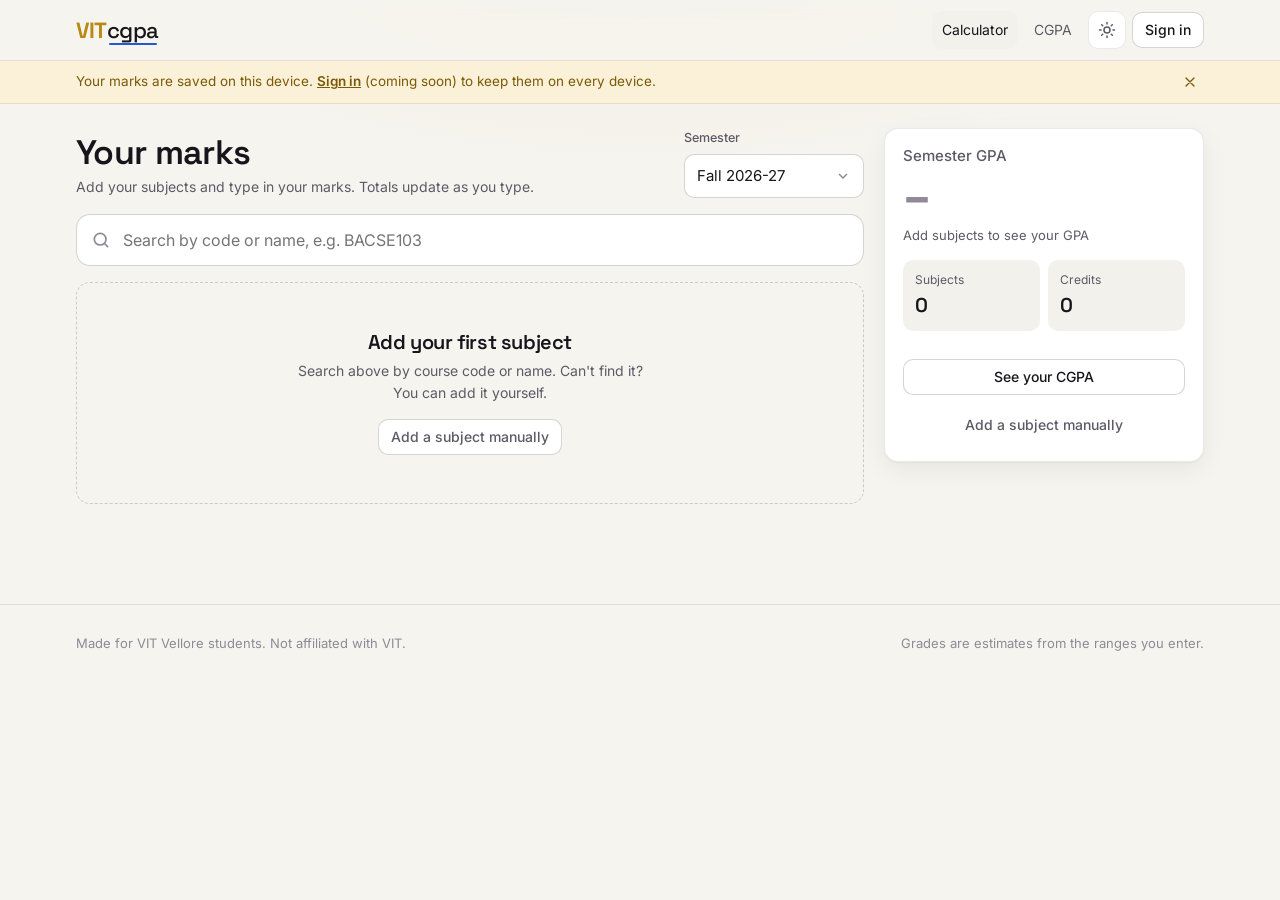
==== commit 816cb348: "Save marks on the device for all 4 years, with semester logs and backups - Calculator and CGPA data " ====
--- a/calc.html
+++ b/calc.html
@@ -29,7 +29,7 @@
 </header>
 <div class="banner" data-banner>
   <div class="wrap">
-    <p><a href="#" data-signin>Sign in</a> to save your marks. Without signing in everything still works, but your marks are cleared when you close this tab.</p>
+    <p>Your marks are saved on this device. <a href="#" data-signin>Sign in</a> (coming soon) to keep them on every device.</p>
     <button type="button" data-banner-close aria-label="Dismiss"><svg viewBox="0 0 24 24" fill="none" stroke="currentColor" stroke-width="2" stroke-linecap="round"><path d="M18 6 6 18M6 6l12 12"/></svg></button>
   </div>
 </div>
@@ -90,6 +90,7 @@
     <h2 id="custom-title">Add a subject</h2>
     <label class="field"><span>Course code</span><input class="input" name="code" placeholder="BACSE103" autocomplete="off" maxlength="12"></label>
     <label class="field"><span>Course title</span><input class="input" name="title" placeholder="Computation Structures" autocomplete="off" maxlength="80"></label>
+    <div class="suggest" id="custom-suggest" hidden><p>Is it one of these? Tap to add it.</p><div class="suggest-list"></div></div>
     <div class="row2">
       <label class="field"><span>Type</span>
         <select class="select" name="type">
--- a/css/style.css
+++ b/css/style.css
@@ -383,3 +383,36 @@
 .dock { transition: opacity .2s, transform .2s; }
 @media (max-width: 999px) { .cg .cg-title { order: -2; } }
 .stat b small { font-size: 13px; font-weight: 500; color: var(--text-2); }
+
+/* subject suggestions in the add-a-subject dialog */
+.suggest { margin-top: -4px; }
+.suggest[hidden] { display: none; }
+.suggest p { margin: 0 0 6px; font-size: 12.5px; color: var(--text-2); }
+.suggest-list { display: grid; gap: 2px; max-height: 220px; overflow-y: auto; background: var(--surface-2); border-radius: var(--radius-sm); padding: 4px; }
+.suggest-list .result { padding: 8px; }
+.suggest-list .result:hover { background: var(--surface-3); }
+.suggest-list .result .code { min-width: 78px; font-size: 13px; }
+@media (max-width: 520px) { .suggest-list .result .pill { display: none; } }
+dialog form > *, .suggest-list .result { min-width: 0; }
+
+/* saved data: semester logs and backup */
+.sem-log > summary { list-style: none; cursor: pointer; }
+.sem-log > summary::-webkit-details-marker { display: none; }
+.sem-log > summary .chev { width: 16px; height: 16px; color: var(--text-3); flex: none; transition: transform .2s; }
+.sem-log[open] > summary .chev { transform: rotate(180deg); }
+.sem-log[open] > summary { border-bottom-left-radius: 0; border-bottom-right-radius: 0; }
+.log { list-style: none; margin: 0; padding: 4px 12px 8px; background: var(--surface-2); display: grid; gap: 0; }
+.log li { display: flex; align-items: center; justify-content: space-between; gap: 10px; padding: 8px 0; border-top: 1px solid var(--border); }
+.log-name { min-width: 0; display: flex; flex-direction: column; }
+.log-name b { font-family: var(--font-display); font-size: 13px; color: var(--gold); font-weight: 600; }
+.log-name span { font-size: 12.5px; color: var(--text-2); overflow: hidden; text-overflow: ellipsis; white-space: nowrap; }
+.log-res { display: flex; flex-direction: column; align-items: flex-end; gap: 2px; flex: none; font-family: var(--font-display); font-size: 14px; }
+.log-part b { display: inline-grid; place-items: center; min-width: 24px; height: 22px; padding: 0 4px; border-radius: 6px; margin-left: 4px; background: color-mix(in srgb, var(--gc) 16%, transparent); color: var(--gc); font-size: 13px; }
+.log-open { display: flex; width: 100%; border-radius: 0 0 var(--radius-sm) var(--radius-sm); background: var(--surface-2); border-top: 1px solid var(--border); }
+.data-actions { display: flex; flex-wrap: wrap; gap: 8px; }
+.data-actions label.btn { cursor: pointer; }
+.data-actions label.btn:focus-within { outline: 2px solid var(--blue); outline-offset: 2px; }
+.btn.danger { color: var(--danger); }
+.btn.danger:hover { background: var(--danger-soft); color: var(--danger); }
+.cg-fold > summary .chev { margin-left: auto; }
+.cg-fold > summary .sum + .chev { margin-left: 0; }
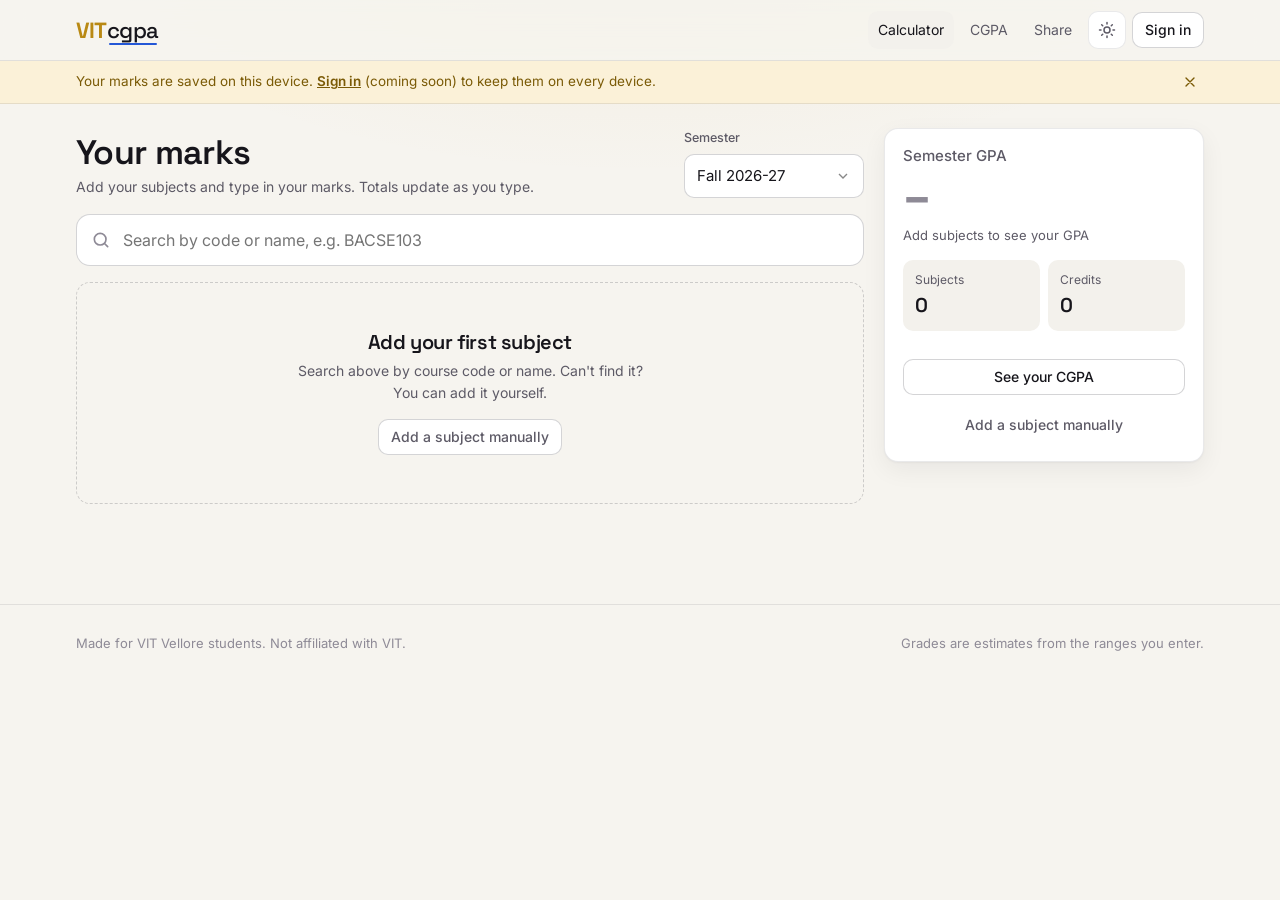
==== commit ea8c709a: "Phase 3: share card with QR code, 4 designs, story and square sizes - share.html + js/share.js: pick" ====
--- a/calc.html
+++ b/calc.html
@@ -19,6 +19,7 @@
     <nav>
       <a class="navlink" href="calc" aria-current="page">Calculator</a>
       <a class="navlink" href="cgpa">CGPA</a>
+      <a class="navlink" href="share">Share</a>
       <button class="icon-btn" type="button" data-theme-toggle aria-label="Switch light or dark mode">
         <svg class="theme-moon" viewBox="0 0 24 24" fill="none" stroke="currentColor" stroke-width="2" stroke-linecap="round" stroke-linejoin="round"><path d="M21 12.8A9 9 0 1 1 11.2 3a7 7 0 0 0 9.8 9.8z"/></svg>
         <svg class="theme-sun" viewBox="0 0 24 24" fill="none" stroke="currentColor" stroke-width="2" stroke-linecap="round"><circle cx="12" cy="12" r="4"/><path d="M12 2v2M12 20v2M4.9 4.9l1.4 1.4M17.7 17.7l1.4 1.4M2 12h2M20 12h2M4.9 19.1l1.4-1.4M17.7 6.3l1.4-1.4"/></svg>
--- a/css/style.css
+++ b/css/style.css
@@ -79,6 +79,7 @@
 button, input, select { font: inherit; color: inherit; }
 button { cursor: pointer; }
 :focus-visible { outline: 2px solid var(--blue); outline-offset: 2px; }
+[hidden] { display: none !important; }
 .sr-only { position: absolute; width: 1px; height: 1px; overflow: hidden; clip: rect(0 0 0 0); white-space: nowrap; }
 .wrap { width: 100%; max-width: 1160px; margin: 0 auto; padding: 0 16px; }
 
@@ -395,6 +396,59 @@
 @media (max-width: 520px) { .suggest-list .result .pill { display: none; } }
 dialog form > *, .suggest-list .result { min-width: 0; }
 
+/* share page */
+.sh .sh-title { grid-column: 1 / -1; margin-bottom: -6px; }
+.sh-controls { display: grid; gap: 14px; align-content: start; }
+.sh-preview { display: grid; gap: 12px; align-content: start; }
+@media (min-width: 1000px) {
+  .sh { grid-template-columns: minmax(0, 1fr) 380px; }
+  .sh-preview { grid-column: 2; grid-row: 2; position: sticky; top: 80px; }
+  .sh-controls { grid-column: 1; grid-row: 2; }
+}
+.sh-frame { display: grid; place-items: center; background: var(--surface); border: 1px solid var(--border); border-radius: var(--radius); padding: 14px; box-shadow: var(--shadow); }
+.sh-frame canvas { display: block; width: 100%; height: auto; border-radius: 10px; box-shadow: 0 10px 30px rgba(0, 0, 0, 0.35); }
+.sh-frame[data-size="story"] canvas { max-width: min(100%, calc((100svh - 220px) * 9 / 16)); }
+.sh-frame.empty canvas { opacity: 0.35; }
+.sh-actions { display: flex; gap: 10px; }
+.sh-actions .btn { flex: 1; }
+.btn:disabled { opacity: 0.5; cursor: not-allowed; transform: none; }
+.seg-wide { display: flex; width: 100%; }
+.seg-wide button { flex: 1; padding: 8px 10px; font-size: 14px; display: flex; flex-direction: column; align-items: center; line-height: 1.25; }
+.seg-wide small { font-size: 11.5px; color: var(--text-3); font-weight: 400; }
+.picks { list-style: none; margin: 0; padding: 0; display: grid; gap: 6px; }
+.picks:empty { display: none; }
+.picks-head { display: flex; align-items: center; justify-content: space-between; font-size: 12.5px; font-weight: 500; color: var(--text-2); margin-bottom: -4px; }
+.pick { display: flex; align-items: center; gap: 12px; padding: 10px 12px; border-radius: var(--radius-sm); background: var(--surface-2); border: 1px solid transparent; cursor: pointer; min-width: 0; }
+.pick:has(input:checked) { border-color: color-mix(in srgb, var(--gold) 45%, transparent); background: var(--gold-soft); }
+.pick:has(input:focus-visible) { outline: 2px solid var(--blue); outline-offset: 2px; }
+.pick.off { cursor: default; opacity: 0.6; }
+.pick input { position: absolute; opacity: 0; width: 1px; height: 1px; }
+.pick .box { width: 22px; height: 22px; flex: none; border-radius: 6px; border: 2px solid var(--border-strong); display: grid; place-items: center; color: transparent; }
+.pick .box svg { width: 14px; height: 14px; }
+.pick input:checked + .box { background: var(--gold); border-color: var(--gold); color: var(--gold-ink); }
+.pick-main { flex: 1; min-width: 0; display: flex; flex-direction: column; }
+.pick-main b { font-family: var(--font-display); font-weight: 600; font-size: 15px; }
+.pick-main small { color: var(--text-2); font-size: 12.5px; overflow: hidden; text-overflow: ellipsis; white-space: nowrap; }
+.pick-val { font-family: var(--font-display); font-weight: 700; font-size: 20px; color: var(--gold); flex: none; }
+.pick-grade { flex: none; width: 34px; height: 34px; border-radius: 9px; display: grid; place-items: center; font-family: var(--font-display); font-weight: 700; font-size: 17px; color: var(--gc); background: color-mix(in srgb, var(--gc) 16%, transparent); }
+.switch { display: flex; align-items: center; gap: 12px; cursor: pointer; font-size: 14px; font-weight: 500; padding: 4px 0; }
+.switch input { position: absolute; opacity: 0; width: 1px; height: 1px; }
+.switch-ui { width: 44px; height: 26px; flex: none; border-radius: 999px; background: var(--surface-3); position: relative; transition: background .15s; }
+.switch-ui::after { content: ""; position: absolute; top: 3px; left: 3px; width: 20px; height: 20px; border-radius: 50%; background: #fff; box-shadow: 0 1px 3px rgba(0,0,0,.3); transition: transform .15s; }
+.switch input:checked + .switch-ui { background: var(--blue); }
+.switch input:checked + .switch-ui::after { transform: translateX(18px); }
+.switch input:focus-visible + .switch-ui { outline: 2px solid var(--blue); outline-offset: 2px; }
+.designs { display: grid; grid-template-columns: repeat(4, minmax(0, 1fr)); gap: 10px; }
+.design { border: 2px solid transparent; background: var(--surface-2); border-radius: 12px; padding: 6px; display: flex; flex-direction: column; align-items: center; gap: 6px; font-size: 13px; font-weight: 500; color: var(--text-2); }
+.design canvas { width: 100%; height: auto; border-radius: 6px; display: block; }
+.design[aria-pressed="true"] { border-color: var(--gold); color: var(--text); }
+@media (max-width: 999px) {
+  .sh-preview { position: static; }
+  .sh-frame[data-size="story"] canvas { max-width: min(100%, calc(62svh * 9 / 16)); }
+  .sh-actions { position: fixed; left: 12px; right: 12px; bottom: calc(12px + env(safe-area-inset-bottom)); z-index: 25; background: color-mix(in srgb, var(--surface) 92%, transparent); backdrop-filter: blur(14px); -webkit-backdrop-filter: blur(14px); border: 1px solid var(--border-strong); padding: 8px; border-radius: 16px; box-shadow: 0 10px 30px rgba(0,0,0,.35); }
+}
+@media (max-width: 520px) { .designs { grid-template-columns: repeat(2, minmax(0, 1fr)); } }
+
 /* saved data: semester logs and backup */
 .sem-log > summary { list-style: none; cursor: pointer; }
 .sem-log > summary::-webkit-details-marker { display: none; }
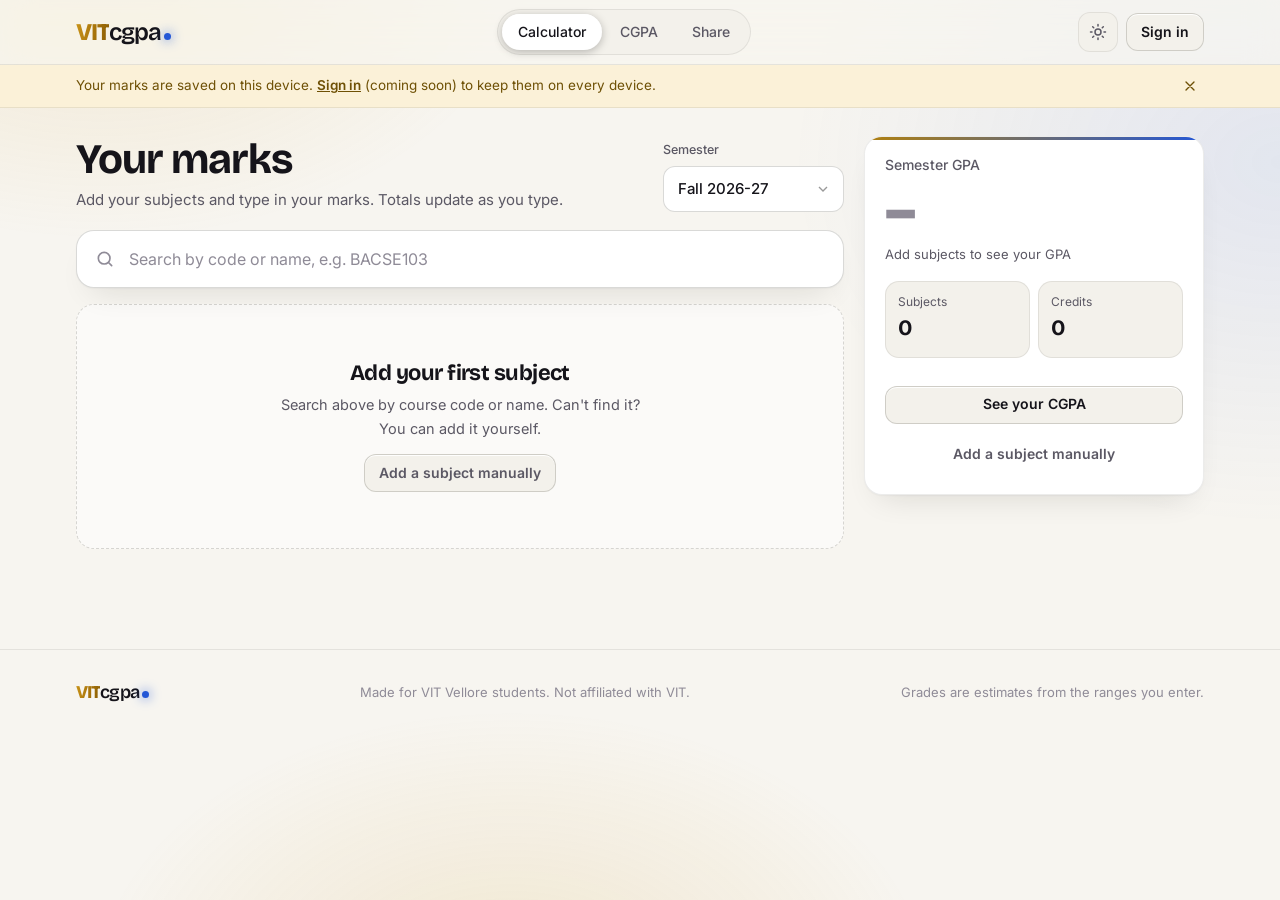
==== commit e678d97f: "Redesign: new home page with live demo, gold and blue design system, pill tabs, phone layout fixes C" ====
--- a/calc.html
+++ b/calc.html
@@ -8,24 +8,26 @@
 <meta name="theme-color" content="#0a0a0d">
 <link rel="preconnect" href="https://fonts.googleapis.com">
 <link rel="preconnect" href="https://fonts.gstatic.com" crossorigin>
-<link href="https://fonts.googleapis.com/css2?family=Inter:wght@400;500;600&family=Space+Grotesk:wght@500;600;700&display=swap" rel="stylesheet">
+<link href="https://fonts.googleapis.com/css2?family=Bricolage+Grotesque:opsz,wght@12..96,500..800&family=Inter:wght@400;500;600&display=swap" rel="stylesheet">
 <link rel="stylesheet" href="css/style.css">
 <script src="js/common.js"></script>
 </head>
 <body>
 <header class="top">
-  <div class="wrap">
-    <a class="logo" href="./" aria-label="VIT cgpa home"><b>VIT</b><span>cgpa</span></a>
-    <nav>
-      <a class="navlink" href="calc" aria-current="page">Calculator</a>
-      <a class="navlink" href="cgpa">CGPA</a>
-      <a class="navlink" href="share">Share</a>
+  <div class="wrap top-in">
+    <a class="logo" href="./" aria-label="VIT cgpa home"><b>VIT</b><span>cgpa</span><i aria-hidden="true"></i></a>
+    <nav class="tabs" aria-label="Main">
+      <a class="tab" href="calc" aria-current="page">Calculator</a>
+      <a class="tab" href="cgpa">CGPA</a>
+      <a class="tab" href="share">Share</a>
+    </nav>
+    <div class="top-actions">
       <button class="icon-btn" type="button" data-theme-toggle aria-label="Switch light or dark mode">
         <svg class="theme-moon" viewBox="0 0 24 24" fill="none" stroke="currentColor" stroke-width="2" stroke-linecap="round" stroke-linejoin="round"><path d="M21 12.8A9 9 0 1 1 11.2 3a7 7 0 0 0 9.8 9.8z"/></svg>
         <svg class="theme-sun" viewBox="0 0 24 24" fill="none" stroke="currentColor" stroke-width="2" stroke-linecap="round"><circle cx="12" cy="12" r="4"/><path d="M12 2v2M12 20v2M4.9 4.9l1.4 1.4M17.7 17.7l1.4 1.4M2 12h2M20 12h2M4.9 19.1l1.4-1.4M17.7 6.3l1.4-1.4"/></svg>
       </button>
       <a class="btn btn-sm" href="#" data-signin>Sign in</a>
-    </nav>
+    </div>
   </div>
 </header>
 <div class="banner" data-banner>
@@ -123,7 +125,7 @@
   </form>
 </dialog>
 
-<footer class="footer"><div class="wrap"><span>Made for VIT Vellore students. Not affiliated with VIT.</span><span>Grades are estimates from the ranges you enter.</span></div></footer>
+<footer class="footer"><div class="wrap"><a class="logo" href="./" aria-label="VIT cgpa home"><b>VIT</b><span>cgpa</span><i aria-hidden="true"></i></a><span>Made for VIT Vellore students. Not affiliated with VIT.</span><span>Grades are estimates from the ranges you enter.</span></div></footer>
 <script src="js/calc.js"></script>
 <script src="js/ui.js"></script>
 </body>
--- a/css/style.css
+++ b/css/style.css
@@ -1,99 +1,117 @@
+/* ===== tokens ===== */
 :root {
-  --bg: #0a0a0d;
-  --bg-glow: rgba(232, 184, 74, 0.07);
-  --surface: #131318;
-  --surface-2: #1b1b22;
-  --surface-3: #24242d;
-  --border: rgba(255, 255, 255, 0.08);
-  --border-strong: rgba(255, 255, 255, 0.16);
-  --text: #f3f0e8;
-  --text-2: #a7a3ad;
-  --text-3: #6f6c76;
+  --bg: #07070a;
+  --glow-a: rgba(232, 184, 74, 0.13);
+  --glow-b: rgba(60, 110, 255, 0.12);
+  --surface: #101015;
+  --surface-2: #17171e;
+  --surface-3: #22222b;
+  --glass: rgba(18, 18, 24, 0.72);
+  --border: rgba(255, 255, 255, 0.07);
+  --border-strong: rgba(255, 255, 255, 0.14);
+  --hi: rgba(255, 255, 255, 0.06);
+  --text: #f5f2ea;
+  --text-2: #aaa6b0;
+  --text-3: #6d6a75;
   --gold: #e8b84a;
   --gold-2: #f6d98b;
-  --gold-ink: #1a1405;
+  --gold-ink: #1c1405;
   --gold-soft: rgba(232, 184, 74, 0.12);
+  --gold-grad: linear-gradient(135deg, #fbe3a0 0%, #ecbd52 42%, #c98d22 100%);
+  --text-grad: linear-gradient(100deg, #fbe3a0 0%, #e8b84a 45%, #d9962a 100%);
   --blue: #4c86ff;
   --blue-hover: #6b9bff;
   --blue-soft: rgba(76, 134, 255, 0.14);
+  --blue-grad: linear-gradient(135deg, #6f9dff 0%, #3d74f5 55%, #2a58d6 100%);
   --on-blue: #ffffff;
   --danger: #ff6b6b;
   --danger-soft: rgba(255, 107, 107, 0.12);
-  --warn-bg: rgba(232, 184, 74, 0.1);
+  --warn-bg: rgba(232, 184, 74, 0.08);
   --warn-text: #f0cd7a;
   --g-S: #e8b84a; --g-A: #4c86ff; --g-B: #2fc4a8; --g-C: #9d7bff;
   --g-D: #f2a23c; --g-E: #f07a4a; --g-F: #ff5d5d;
-  --radius: 14px;
-  --radius-sm: 10px;
-  --shadow: 0 1px 0 rgba(255, 255, 255, 0.04) inset, 0 12px 32px rgba(0, 0, 0, 0.35);
-  --font-display: "Space Grotesk", system-ui, sans-serif;
+  --radius: 18px;
+  --radius-sm: 12px;
+  --shadow: 0 1px 0 var(--hi) inset, 0 20px 40px -18px rgba(0, 0, 0, 0.6);
+  --shadow-lg: 0 1px 0 var(--hi) inset, 0 40px 80px -30px rgba(0, 0, 0, 0.8);
+  --ease: cubic-bezier(.2, .8, .2, 1);
+  --font-display: "Bricolage Grotesque", system-ui, sans-serif;
   --font-body: "Inter", system-ui, sans-serif;
   color-scheme: dark;
 }
-
+:root[data-theme="light"] {
+  --bg: #f7f5f0; --glow-a: rgba(214, 160, 40, 0.16); --glow-b: rgba(50, 100, 230, 0.10);
+  --surface: #ffffff; --surface-2: #f3f1eb; --surface-3: #e8e4db; --glass: rgba(255, 255, 255, 0.78);
+  --border: rgba(24, 20, 10, 0.08); --border-strong: rgba(24, 20, 10, 0.16); --hi: rgba(255, 255, 255, 0.9);
+  --text: #15141a; --text-2: #5b5864; --text-3: #8f8b97;
+  --gold: #b0800f; --gold-2: #7d5a05; --gold-ink: #1c1405; --gold-soft: rgba(176, 128, 15, 0.12);
+  --text-grad: linear-gradient(100deg, #c99419 0%, #a8740a 55%, #8a5e05 100%);
+  --blue: #2457d6; --blue-hover: #1c48b8; --blue-soft: rgba(36, 87, 214, 0.1);
+  --danger: #d63b3b; --danger-soft: rgba(214, 59, 59, 0.08);
+  --warn-bg: #fbf1d8; --warn-text: #6e5005;
+  --g-S: #b0800f; --g-A: #2457d6; --g-B: #128a74; --g-C: #6b46e0;
+  --g-D: #c97a0e; --g-E: #d4572a; --g-F: #d63b3b;
+  --shadow: 0 1px 2px rgba(24, 20, 10, 0.04), 0 16px 32px -16px rgba(24, 20, 10, 0.14);
+  --shadow-lg: 0 2px 4px rgba(24, 20, 10, 0.04), 0 40px 70px -30px rgba(24, 20, 10, 0.25);
+  color-scheme: light;
+}
 @media (prefers-color-scheme: light) {
   :root:not([data-theme="dark"]) {
-    --bg: #f6f4ef; --bg-glow: rgba(200, 150, 40, 0.10);
-    --surface: #ffffff; --surface-2: #f3f1ec; --surface-3: #e9e6df;
-    --border: rgba(20, 18, 30, 0.09); --border-strong: rgba(20, 18, 30, 0.18);
-    --text: #16151b; --text-2: #5d5a66; --text-3: #8e8a96;
-    --gold: #b98914; --gold-2: #8a6508; --gold-ink: #ffffff; --gold-soft: rgba(185, 137, 20, 0.12);
+    --bg: #f7f5f0; --glow-a: rgba(214, 160, 40, 0.16); --glow-b: rgba(50, 100, 230, 0.10);
+    --surface: #ffffff; --surface-2: #f3f1eb; --surface-3: #e8e4db; --glass: rgba(255, 255, 255, 0.78);
+    --border: rgba(24, 20, 10, 0.08); --border-strong: rgba(24, 20, 10, 0.16); --hi: rgba(255, 255, 255, 0.9);
+    --text: #15141a; --text-2: #5b5864; --text-3: #8f8b97;
+    --gold: #b0800f; --gold-2: #7d5a05; --gold-ink: #1c1405; --gold-soft: rgba(176, 128, 15, 0.12);
+    --text-grad: linear-gradient(100deg, #c99419 0%, #a8740a 55%, #8a5e05 100%);
     --blue: #2457d6; --blue-hover: #1c48b8; --blue-soft: rgba(36, 87, 214, 0.1);
     --danger: #d63b3b; --danger-soft: rgba(214, 59, 59, 0.08);
-    --warn-bg: #fbf1d8; --warn-text: #7a5a06;
-    --g-S: #b98914; --g-A: #2457d6; --g-B: #128a74; --g-C: #6b46e0;
+    --warn-bg: #fbf1d8; --warn-text: #6e5005;
+    --g-S: #b0800f; --g-A: #2457d6; --g-B: #128a74; --g-C: #6b46e0;
     --g-D: #c97a0e; --g-E: #d4572a; --g-F: #d63b3b;
-    --shadow: 0 1px 2px rgba(20, 18, 30, 0.04), 0 8px 24px rgba(20, 18, 30, 0.06);
+    --shadow: 0 1px 2px rgba(24, 20, 10, 0.04), 0 16px 32px -16px rgba(24, 20, 10, 0.14);
+    --shadow-lg: 0 2px 4px rgba(24, 20, 10, 0.04), 0 40px 70px -30px rgba(24, 20, 10, 0.25);
     color-scheme: light;
   }
 }
-:root[data-theme="light"] {
-  --bg: #f6f4ef; --bg-glow: rgba(200, 150, 40, 0.10);
-  --surface: #ffffff; --surface-2: #f3f1ec; --surface-3: #e9e6df;
-  --border: rgba(20, 18, 30, 0.09); --border-strong: rgba(20, 18, 30, 0.18);
-  --text: #16151b; --text-2: #5d5a66; --text-3: #8e8a96;
-  --gold: #b98914; --gold-2: #8a6508; --gold-ink: #ffffff; --gold-soft: rgba(185, 137, 20, 0.12);
-  --blue: #2457d6; --blue-hover: #1c48b8; --blue-soft: rgba(36, 87, 214, 0.1);
-  --danger: #d63b3b; --danger-soft: rgba(214, 59, 59, 0.08);
-  --warn-bg: #fbf1d8; --warn-text: #7a5a06;
-  --g-S: #b98914; --g-A: #2457d6; --g-B: #128a74; --g-C: #6b46e0;
-  --g-D: #c97a0e; --g-E: #d4572a; --g-F: #d63b3b;
-  --shadow: 0 1px 2px rgba(20, 18, 30, 0.04), 0 8px 24px rgba(20, 18, 30, 0.06);
-  color-scheme: light;
-}
-
+
+/* ===== base ===== */
 *, *::before, *::after { box-sizing: border-box; }
-html { -webkit-text-size-adjust: 100%; }
+html { -webkit-text-size-adjust: 100%; scroll-behavior: smooth; }
 body {
-  margin: 0;
-  min-height: 100vh;
-  background: radial-gradient(900px 420px at 50% -120px, var(--bg-glow), transparent 70%), var(--bg);
-  background-attachment: fixed;
-  color: var(--text);
-  font: 400 15px/1.6 var(--font-body);
-  -webkit-font-smoothing: antialiased;
-  overflow-x: hidden;
-}
-h1, h2, h3 { font-family: var(--font-display); font-weight: 600; letter-spacing: -0.02em; line-height: 1.15; margin: 0; }
+  margin: 0; min-height: 100vh; background: var(--bg); color: var(--text);
+  font: 400 15px/1.6 var(--font-body); -webkit-font-smoothing: antialiased; overflow-x: hidden;
+}
+body::before {
+  content: ""; position: fixed; inset: 0; z-index: -1; pointer-events: none;
+  background:
+    radial-gradient(620px 420px at 8% -6%, var(--glow-a), transparent 70%),
+    radial-gradient(700px 520px at 100% 18%, var(--glow-b), transparent 70%),
+    radial-gradient(600px 400px at 40% 110%, var(--glow-a), transparent 70%);
+}
+h1, h2, h3 { font-family: var(--font-display); font-weight: 700; letter-spacing: -0.025em; line-height: 1.1; margin: 0; }
 a { color: inherit; }
 button, input, select { font: inherit; color: inherit; }
 button { cursor: pointer; }
+::selection { background: var(--gold); color: var(--gold-ink); }
 :focus-visible { outline: 2px solid var(--blue); outline-offset: 2px; }
 [hidden] { display: none !important; }
 .sr-only { position: absolute; width: 1px; height: 1px; overflow: hidden; clip: rect(0 0 0 0); white-space: nowrap; }
 .wrap { width: 100%; max-width: 1160px; margin: 0 auto; padding: 0 16px; }
-
-/* header */
-.top { position: sticky; top: 0; z-index: 30; background: color-mix(in srgb, var(--bg) 82%, transparent); backdrop-filter: saturate(140%) blur(12px); -webkit-backdrop-filter: saturate(140%) blur(12px); border-bottom: 1px solid var(--border); }
-.top .wrap { display: flex; align-items: center; gap: 12px; height: 60px; }
-.logo { font-family: var(--font-display); font-size: 22px; letter-spacing: -0.04em; text-decoration: none; display: inline-flex; align-items: baseline; line-height: 1; }
-.logo b { color: var(--gold); font-weight: 700; }
-.logo span { color: var(--text); font-weight: 500; margin-left: 1px; position: relative; }
-.logo span::after { content: ""; position: absolute; left: 2px; right: 1px; bottom: -4px; height: 2px; border-radius: 2px; background: var(--blue); }
-.top nav { margin-left: auto; display: flex; align-items: center; gap: 6px; }
-.navlink { color: var(--text-2); text-decoration: none; padding: 8px 10px; border-radius: var(--radius-sm); font-size: 14px; }
-.navlink:hover, .navlink[aria-current="page"] { color: var(--text); background: var(--surface-2); }
-.icon-btn { width: 38px; height: 38px; display: grid; place-items: center; border-radius: var(--radius-sm); border: 1px solid var(--border); background: var(--surface); color: var(--text-2); }
+.grad { background: var(--text-grad); -webkit-background-clip: text; background-clip: text; color: transparent; }
+
+/* ===== header ===== */
+.top { position: sticky; top: 0; z-index: 30; background: color-mix(in srgb, var(--bg) 72%, transparent); backdrop-filter: saturate(160%) blur(16px); -webkit-backdrop-filter: saturate(160%) blur(16px); border-bottom: 1px solid var(--border); }
+.top-in { display: flex; align-items: center; gap: 12px; height: 64px; }
+.logo { font-family: var(--font-display); font-size: 24px; font-weight: 800; letter-spacing: -0.05em; text-decoration: none; display: inline-flex; align-items: baseline; line-height: 1; flex: none; }
+.logo b { font-weight: 800; background: var(--text-grad); -webkit-background-clip: text; background-clip: text; color: transparent; }
+.logo span { color: var(--text); font-weight: 600; }
+.logo i { width: 7px; height: 7px; border-radius: 50%; background: var(--blue); margin-left: 3px; display: inline-block; box-shadow: 0 0 12px var(--blue); }
+.tabs { display: flex; gap: 2px; padding: 4px; margin: 0 auto; border-radius: 999px; background: var(--surface-2); border: 1px solid var(--border); }
+.tab { text-decoration: none; padding: 7px 16px; border-radius: 999px; font-size: 14px; font-weight: 500; color: var(--text-2); transition: color .15s, background .15s; text-align: center; white-space: nowrap; }
+.tab:hover { color: var(--text); }
+.tab[aria-current="page"] { color: var(--text); background: var(--surface); box-shadow: 0 1px 0 var(--hi) inset, 0 2px 8px rgba(0, 0, 0, .25); }
+.top-actions { display: flex; align-items: center; gap: 8px; flex: none; }
+.icon-btn { width: 40px; height: 40px; display: grid; place-items: center; border-radius: 12px; border: 1px solid var(--border); background: var(--surface-2); color: var(--text-2); transition: color .15s, border-color .15s; }
 .icon-btn:hover { color: var(--text); border-color: var(--border-strong); }
 .icon-btn svg { width: 18px; height: 18px; }
 .theme-sun { display: none; }
@@ -103,200 +121,208 @@
   :root:not([data-theme]) .theme-sun { display: block; }
   :root:not([data-theme]) .theme-moon { display: none; }
 }
-
-/* buttons */
-.btn { display: inline-flex; align-items: center; justify-content: center; gap: 8px; height: 44px; padding: 0 18px; border-radius: var(--radius-sm); border: 1px solid var(--border-strong); background: var(--surface); font-weight: 500; text-decoration: none; transition: background .15s, border-color .15s, transform .1s; white-space: nowrap; }
+@media (max-width: 720px) {
+  .top-in { flex-wrap: wrap; height: auto; padding-top: 10px; padding-bottom: 10px; row-gap: 10px; }
+  .top-actions { margin-left: auto; }
+  .tabs { order: 3; width: 100%; margin: 0; }
+  .tab { flex: 1; padding: 8px 6px; }
+}
+
+/* ===== buttons ===== */
+.btn { position: relative; display: inline-flex; align-items: center; justify-content: center; gap: 8px; height: 46px; padding: 0 20px; border-radius: 14px; border: 1px solid var(--border-strong); background: var(--surface-2); font-weight: 600; font-size: 15px; text-decoration: none; transition: transform .12s, box-shadow .2s, background .15s, border-color .15s; white-space: nowrap; box-shadow: 0 1px 0 var(--hi) inset; }
 .btn:hover { border-color: var(--text-3); }
-.btn:active { transform: scale(0.98); }
-.btn-primary { background: var(--blue); border-color: var(--blue); color: var(--on-blue); }
-.btn-primary:hover { background: var(--blue-hover); border-color: var(--blue-hover); }
-.btn-gold { background: var(--gold); border-color: var(--gold); color: var(--gold-ink); }
-.btn-sm { height: 36px; padding: 0 12px; font-size: 14px; }
-.btn-ghost { background: transparent; border-color: transparent; color: var(--text-2); }
+.btn:active { transform: scale(0.97); }
+.btn-primary { background: var(--blue-grad); border-color: transparent; color: var(--on-blue); box-shadow: 0 1px 0 rgba(255,255,255,.25) inset, 0 8px 24px -8px rgba(60, 110, 255, .6); }
+.btn-primary:hover { border-color: transparent; box-shadow: 0 1px 0 rgba(255,255,255,.25) inset, 0 10px 30px -6px rgba(60, 110, 255, .75); }
+.btn-gold { background: var(--gold-grad); border-color: transparent; color: var(--gold-ink); box-shadow: 0 1px 0 rgba(255,255,255,.45) inset, 0 8px 26px -8px rgba(232, 184, 74, .65); }
+.btn-gold:hover { border-color: transparent; box-shadow: 0 1px 0 rgba(255,255,255,.45) inset, 0 12px 34px -6px rgba(232, 184, 74, .8); }
+.btn-lg { height: 54px; padding: 0 26px; font-size: 16px; border-radius: 16px; }
+.btn-sm { height: 38px; padding: 0 14px; font-size: 14px; border-radius: 12px; }
+.btn-ghost { background: transparent; border-color: transparent; color: var(--text-2); box-shadow: none; }
 .btn-ghost:hover { color: var(--text); background: var(--surface-2); border-color: transparent; }
-.btn svg { width: 16px; height: 16px; }
-
-/* banner */
+.btn svg { width: 17px; height: 17px; }
+.btn .arrow { transition: transform .2s var(--ease); }
+.btn:hover .arrow { transform: translateX(3px); }
+
+/* ===== banner ===== */
 .banner { background: var(--warn-bg); color: var(--warn-text); font-size: 13.5px; border-bottom: 1px solid var(--border); }
 .banner .wrap { display: flex; align-items: center; gap: 10px; min-height: 42px; padding-top: 6px; padding-bottom: 6px; }
 .banner p { margin: 0; flex: 1; }
 .banner a { font-weight: 600; }
-.banner button { background: none; border: 0; color: inherit; padding: 6px; border-radius: 6px; display: grid; }
+.banner button { background: none; border: 0; color: inherit; padding: 6px; border-radius: 8px; display: grid; }
 .banner button svg { width: 16px; height: 16px; }
-.banner[hidden] { display: none; }
-
-/* home */
-.hero { padding: 64px 0 40px; display: grid; gap: 40px; align-items: center; }
-@media (min-width: 900px) { .hero { grid-template-columns: 1.1fr 0.9fr; padding: 96px 0 64px; } }
-.eyebrow { display: inline-flex; align-items: center; gap: 8px; font-size: 13px; color: var(--gold); background: var(--gold-soft); padding: 5px 12px; border-radius: 999px; margin-bottom: 20px; font-weight: 500; }
-.hero h1 { font-size: clamp(36px, 7vw, 60px); }
-.hero h1 em { font-style: normal; color: var(--gold); }
-.hero .lead { color: var(--text-2); font-size: 17px; max-width: 520px; margin: 18px 0 28px; }
-.hero .cta { display: flex; flex-wrap: wrap; gap: 10px; }
-.demo { background: var(--surface); border: 1px solid var(--border); border-radius: 20px; padding: 20px; box-shadow: var(--shadow); max-width: 440px; width: 100%; justify-self: center; }
-.demo-row { display: grid; grid-template-columns: repeat(3, 1fr); gap: 8px; margin: 14px 0; }
-.demo-cell { background: var(--surface-2); border-radius: var(--radius-sm); padding: 10px 12px; }
-.demo-cell small { display: block; color: var(--text-3); font-size: 12px; }
-.demo-cell b { font-family: var(--font-display); font-size: 20px; font-weight: 600; }
-.demo-cell b i { font-style: normal; color: var(--text-3); font-size: 13px; font-weight: 400; }
-.section { padding: 40px 0; }
-.section-head { margin-bottom: 24px; }
-.section-head h2 { font-size: clamp(24px, 4vw, 32px); }
-.section-head p { color: var(--text-2); margin: 8px 0 0; }
-.steps { display: grid; gap: 12px; grid-template-columns: repeat(auto-fit, minmax(240px, 1fr)); }
-.step { background: var(--surface); border: 1px solid var(--border); border-radius: var(--radius); padding: 20px; }
-.step .num { font-family: var(--font-display); color: var(--gold); font-size: 14px; font-weight: 600; }
-.step h3 { font-size: 18px; margin: 8px 0 6px; }
-.step p { color: var(--text-2); margin: 0; font-size: 14px; }
-.footer { border-top: 1px solid var(--border); padding: 28px 0 40px; color: var(--text-3); font-size: 13px; margin-top: 40px; }
-.footer .wrap { display: flex; flex-wrap: wrap; gap: 8px 24px; justify-content: space-between; }
-
-/* calculator layout */
-.calc { display: grid; gap: 20px; padding-top: 24px; padding-bottom: 120px; }
-@media (min-width: 1000px) { .calc { grid-template-columns: minmax(0, 1fr) 320px; align-items: start; padding-bottom: 60px; } }
-.page-title { display: flex; flex-wrap: wrap; align-items: end; justify-content: space-between; gap: 12px; margin-bottom: 16px; }
-.page-title h1 { font-size: clamp(26px, 5vw, 34px); }
-.page-title p { color: var(--text-2); margin: 4px 0 0; font-size: 14px; }
+
+/* ===== shared bits ===== */
+.eyebrow { display: inline-flex; align-items: center; gap: 8px; font-size: 13px; color: var(--text-2); background: var(--surface-2); border: 1px solid var(--border); padding: 6px 14px 6px 12px; border-radius: 999px; font-weight: 500; }
+.eyebrow .dot { width: 7px; height: 7px; border-radius: 50%; background: #3ddc84; box-shadow: 0 0 10px #3ddc84; }
+.section { padding: 56px 0; }
+.section-head { margin-bottom: 28px; }
+.section-head.center { text-align: center; }
+.section-head h2 { font-size: clamp(28px, 4.6vw, 42px); }
+.section-head p { color: var(--text-2); margin: 10px auto 0; max-width: 560px; font-size: 16px; }
+.steps { display: grid; gap: 14px; grid-template-columns: repeat(auto-fit, minmax(240px, 1fr)); }
+.step { background: var(--surface); border: 1px solid var(--border); border-radius: var(--radius); padding: 22px; box-shadow: var(--shadow); }
+.step .num { font-family: var(--font-display); font-size: 40px; font-weight: 800; line-height: 1; background: var(--text-grad); -webkit-background-clip: text; background-clip: text; color: transparent; }
+.step h3 { font-size: 19px; margin: 14px 0 6px; }
+.step p { color: var(--text-2); margin: 0; font-size: 14.5px; }
+.footer { border-top: 1px solid var(--border); padding: 32px 0 48px; color: var(--text-3); font-size: 13px; margin-top: 40px; }
+.footer .wrap { display: flex; flex-wrap: wrap; gap: 8px 24px; justify-content: space-between; align-items: center; }
+.footer .logo { font-size: 18px; }
+.reveal { opacity: 0; transform: translateY(16px); transition: opacity .6s var(--ease), transform .6s var(--ease); }
+.reveal.in { opacity: 1; transform: none; }
+
+/* ===== app layout ===== */
+.calc { display: grid; grid-template-columns: minmax(0, 1fr); gap: 20px; padding-top: 28px; padding-bottom: 130px; }
+@media (min-width: 1000px) { .calc { grid-template-columns: minmax(0, 1fr) 340px; align-items: start; padding-bottom: 60px; } }
+.page-title { display: flex; flex-wrap: wrap; align-items: end; justify-content: space-between; gap: 14px; margin-bottom: 18px; }
+.page-title h1 { font-size: clamp(30px, 5.5vw, 42px); }
+.page-title p { color: var(--text-2); margin: 6px 0 0; font-size: 15px; }
 .field { display: flex; flex-direction: column; gap: 6px; }
 .field > span { font-size: 12.5px; color: var(--text-2); font-weight: 500; }
-.select, .input { height: 44px; border-radius: var(--radius-sm); border: 1px solid var(--border-strong); background: var(--surface); padding: 0 12px; width: 100%; }
-.select { appearance: none; padding-right: 36px; background-image: url("data:image/svg+xml,%3Csvg xmlns='http://www.w3.org/2000/svg' width='16' height='16' fill='none' stroke='%23888' stroke-width='2' viewBox='0 0 24 24'%3E%3Cpath d='m6 9 6 6 6-6'/%3E%3C/svg%3E"); background-repeat: no-repeat; background-position: right 12px center; }
-.input:focus, .select:focus { outline: none; border-color: var(--blue); box-shadow: 0 0 0 3px var(--blue-soft); }
+.select, .input { height: 46px; border-radius: var(--radius-sm); border: 1px solid var(--border-strong); background: var(--surface); padding: 0 14px; width: 100%; transition: border-color .15s, box-shadow .15s; }
+.select { appearance: none; padding-right: 38px; font-weight: 500; background-image: url("data:image/svg+xml,%3Csvg xmlns='http://www.w3.org/2000/svg' width='16' height='16' fill='none' stroke='%23999' stroke-width='2' viewBox='0 0 24 24'%3E%3Cpath d='m6 9 6 6 6-6'/%3E%3C/svg%3E"); background-repeat: no-repeat; background-position: right 12px center; }
+.input:focus, .select:focus { outline: none; border-color: var(--blue); box-shadow: 0 0 0 4px var(--blue-soft); }
 
 /* search */
 .search { position: relative; margin-bottom: 16px; }
-.search-box { display: flex; align-items: center; gap: 10px; height: 52px; border-radius: var(--radius); border: 1px solid var(--border-strong); background: var(--surface); padding: 0 14px; }
-.search-box:focus-within { border-color: var(--blue); box-shadow: 0 0 0 3px var(--blue-soft); }
+.search-box { display: flex; align-items: center; gap: 12px; height: 58px; border-radius: var(--radius); border: 1px solid var(--border-strong); background: var(--surface); padding: 0 18px; box-shadow: var(--shadow); transition: border-color .15s, box-shadow .15s; }
+.search-box:focus-within { border-color: var(--blue); box-shadow: 0 0 0 4px var(--blue-soft), var(--shadow); }
 .search-box svg { width: 20px; height: 20px; color: var(--text-3); flex: none; }
 .search-box input { flex: 1; min-width: 0; border: 0; background: transparent; height: 100%; font-size: 16px; outline: none; }
-.results { position: absolute; z-index: 20; left: 0; right: 0; top: calc(100% + 6px); background: var(--surface); border: 1px solid var(--border-strong); border-radius: var(--radius); box-shadow: var(--shadow); padding: 6px; max-height: 360px; overflow-y: auto; }
-.results[hidden] { display: none; }
-.result { display: flex; align-items: center; gap: 12px; width: 100%; text-align: left; padding: 10px; border: 0; border-radius: var(--radius-sm); background: transparent; }
+.search-box input::placeholder { color: var(--text-3); }
+.results { position: absolute; z-index: 20; left: 0; right: 0; top: calc(100% + 8px); background: var(--surface); border: 1px solid var(--border-strong); border-radius: var(--radius); box-shadow: var(--shadow-lg); padding: 6px; max-height: 380px; overflow-y: auto; animation: pop .16s var(--ease); }
+@keyframes pop { from { opacity: 0; transform: translateY(-4px) scale(.99); } }
+.result { display: flex; align-items: center; gap: 12px; width: 100%; text-align: left; padding: 11px 12px; border: 0; border-radius: var(--radius-sm); background: transparent; }
 .result:hover, .result.active { background: var(--surface-2); }
-.result .code { font-family: var(--font-display); font-weight: 600; font-size: 14px; min-width: 88px; }
-.result .title { flex: 1; min-width: 0; color: var(--text-2); font-size: 14px; overflow: hidden; text-overflow: ellipsis; white-space: nowrap; }
-.result.added { opacity: 0.5; }
-.results .none { padding: 12px; color: var(--text-2); font-size: 14px; }
+.result .code { font-family: var(--font-display); font-weight: 700; font-size: 14px; min-width: 92px; color: var(--gold); }
+.result .title { flex: 1; min-width: 0; color: var(--text); font-size: 14px; overflow: hidden; text-overflow: ellipsis; white-space: nowrap; }
+.result.added { opacity: 0.45; }
+.results .none { padding: 14px; color: var(--text-2); font-size: 14px; }
 .results .none button { margin-top: 10px; }
-.pill { font-size: 11.5px; font-weight: 600; padding: 2px 8px; border-radius: 999px; background: var(--surface-3); color: var(--text-2); white-space: nowrap; letter-spacing: 0.02em; }
+.pill { font-size: 11.5px; font-weight: 600; padding: 3px 9px; border-radius: 999px; background: var(--surface-3); color: var(--text-2); white-space: nowrap; letter-spacing: 0.01em; }
 
 /* subject cards */
-.cards { display: grid; gap: 14px; }
-.empty { text-align: center; padding: 48px 20px; border: 1px dashed var(--border-strong); border-radius: var(--radius); color: var(--text-2); }
-.empty h2 { font-size: 20px; color: var(--text); margin-bottom: 6px; }
-.empty p { margin: 0 auto; max-width: 360px; font-size: 14px; }
-.card { background: var(--surface); border: 1px solid var(--border); border-radius: var(--radius); box-shadow: var(--shadow); animation: rise .25s ease-out; }
-@keyframes rise { from { opacity: 0; transform: translateY(6px); } }
-.card-head { display: flex; align-items: flex-start; gap: 12px; padding: 16px 16px 0; }
+.cards { display: grid; gap: 16px; }
+.empty { text-align: center; padding: 56px 24px; border: 1px dashed var(--border-strong); border-radius: var(--radius); color: var(--text-2); background: color-mix(in srgb, var(--surface) 50%, transparent); }
+.empty h2 { font-size: 22px; color: var(--text); margin-bottom: 8px; }
+.empty p { margin: 0 auto; max-width: 380px; font-size: 14.5px; }
+.card { background: var(--surface); border: 1px solid var(--border); border-radius: var(--radius); box-shadow: var(--shadow); animation: rise .35s var(--ease); }
+@keyframes rise { from { opacity: 0; transform: translateY(10px); } }
+.card-head { display: flex; align-items: flex-start; gap: 12px; padding: 18px 18px 0; }
 .card-head .meta { flex: 1; min-width: 0; }
-.card-head .code { font-family: var(--font-display); font-weight: 600; font-size: 13px; color: var(--gold); letter-spacing: 0.02em; }
-.card-head h2 { font-size: 17px; margin: 2px 0 6px; }
+.card-head .code { display: inline-block; font-family: var(--font-display); font-weight: 700; font-size: 12.5px; color: var(--gold); letter-spacing: 0.03em; background: var(--gold-soft); padding: 2px 9px; border-radius: 7px; }
+.card-head h2 { font-size: 19px; margin: 8px 0 8px; }
 .card-head .tags { display: flex; flex-wrap: wrap; gap: 6px; align-items: center; }
-.card-body { padding: 14px 16px 16px; display: grid; gap: 12px; }
-.seg { display: inline-flex; background: var(--surface-2); border-radius: 999px; padding: 3px; }
-.seg button { border: 0; background: transparent; padding: 4px 10px; border-radius: 999px; font-size: 12.5px; color: var(--text-2); font-weight: 500; }
-.seg button[aria-pressed="true"] { background: var(--surface); color: var(--text); box-shadow: 0 1px 3px rgba(0,0,0,.2); }
-.marks { display: grid; grid-template-columns: repeat(3, minmax(0, 1fr)); gap: 8px; }
-.mark { background: var(--surface-2); border: 1px solid transparent; border-radius: var(--radius-sm); padding: 8px 10px; display: flex; flex-direction: column; gap: 2px; }
-.mark:focus-within { border-color: var(--blue); }
+.card-body { padding: 16px 18px 18px; display: grid; gap: 12px; }
+.seg { display: inline-flex; background: var(--surface-2); border: 1px solid var(--border); border-radius: 999px; padding: 3px; }
+.seg button { border: 0; background: transparent; padding: 5px 12px; border-radius: 999px; font-size: 12.5px; color: var(--text-2); font-weight: 600; transition: background .15s, color .15s; }
+.seg button[aria-pressed="true"] { background: var(--surface); color: var(--text); box-shadow: 0 1px 0 var(--hi) inset, 0 2px 6px rgba(0,0,0,.25); }
+.marks { display: grid; grid-template-columns: repeat(3, minmax(0, 1fr)); gap: 10px; }
+.mark { background: var(--surface-2); border: 1px solid var(--border); border-radius: 14px; padding: 10px 12px; display: flex; flex-direction: column; gap: 2px; transition: border-color .15s, box-shadow .15s; }
+.mark:focus-within { border-color: var(--blue); box-shadow: 0 0 0 4px var(--blue-soft); }
 .mark.bad { border-color: var(--danger); background: var(--danger-soft); }
-.mark label { font-size: 12px; color: var(--text-2); font-weight: 500; }
+.mark label { font-size: 12px; color: var(--text-2); font-weight: 600; letter-spacing: 0.02em; }
 .mark .val { display: flex; align-items: baseline; gap: 4px; }
-.mark input { width: 100%; min-width: 0; border: 0; background: transparent; font-family: var(--font-display); font-size: 22px; font-weight: 600; padding: 0; outline: none; }
-.mark input::placeholder { color: var(--text-3); font-weight: 400; }
-.mark .max { color: var(--text-3); font-size: 13px; white-space: nowrap; }
+.mark input { width: 100%; min-width: 0; border: 0; background: transparent; font-family: var(--font-display); font-size: 26px; font-weight: 700; padding: 0; outline: none; letter-spacing: -0.02em; }
+.mark input::placeholder { color: var(--text-3); font-weight: 500; }
+.mark .max { color: var(--text-3); font-size: 13px; white-space: nowrap; font-weight: 500; }
 .err { color: var(--danger); font-size: 12.5px; margin: 0; }
 .err:empty { display: none; }
 
-details.fold { background: var(--surface-2); border-radius: var(--radius-sm); }
-details.fold > summary { list-style: none; cursor: pointer; display: flex; align-items: center; gap: 10px; padding: 12px; font-weight: 500; font-size: 14px; user-select: none; }
+details.fold { background: var(--surface-2); border: 1px solid var(--border); border-radius: 14px; }
+details.fold > summary { list-style: none; cursor: pointer; display: flex; align-items: center; gap: 10px; padding: 13px 14px; font-weight: 600; font-size: 14px; user-select: none; }
 details.fold > summary::-webkit-details-marker { display: none; }
-details.fold > summary .sum { margin-left: auto; color: var(--text-2); font-weight: 400; font-family: var(--font-display); }
-details.fold > summary .chev { width: 16px; height: 16px; color: var(--text-3); transition: transform .2s; flex: none; }
+details.fold > summary .sum { margin-left: auto; color: var(--text-2); font-weight: 600; font-family: var(--font-display); }
+details.fold > summary .chev { width: 16px; height: 16px; color: var(--text-3); transition: transform .25s var(--ease); flex: none; }
 details.fold[open] > summary .chev { transform: rotate(180deg); }
-.fold-body { padding: 0 12px 12px; display: grid; gap: 8px; }
+details.fold[open] > .fold-body { animation: rise .25s var(--ease); }
+.fold-body { padding: 0 14px 14px; display: grid; gap: 8px; }
 .item { display: grid; grid-template-columns: minmax(0, 1fr) 72px 20px 64px 34px; gap: 6px; align-items: center; }
-.item input { height: 38px; border-radius: 8px; border: 1px solid var(--border); background: var(--surface); padding: 0 10px; min-width: 0; width: 100%; }
+.item input { height: 40px; border-radius: 10px; border: 1px solid var(--border); background: var(--surface); padding: 0 10px; min-width: 0; width: 100%; transition: border-color .15s; }
 .item input:focus { outline: none; border-color: var(--blue); }
 .item input.bad { border-color: var(--danger); background: var(--danger-soft); }
-.item .score, .item .imax { text-align: center; font-family: var(--font-display); font-weight: 600; }
+.item .score, .item .imax { text-align: center; font-family: var(--font-display); font-weight: 700; }
 .item .slash { color: var(--text-3); text-align: center; }
-.item .rm { width: 34px; height: 34px; border: 0; background: transparent; color: var(--text-3); border-radius: 8px; display: grid; place-items: center; }
+.item .rm { width: 34px; height: 34px; border: 0; background: transparent; color: var(--text-3); border-radius: 10px; display: grid; place-items: center; }
 .item .rm:hover { color: var(--danger); background: var(--danger-soft); }
 .item .rm svg { width: 16px; height: 16px; }
-.item-head { display: grid; grid-template-columns: minmax(0, 1fr) 72px 20px 64px 34px; gap: 6px; font-size: 11.5px; color: var(--text-3); padding: 0 2px; }
-.item-head span:nth-child(2), .item-head span:nth-child(3) { text-align: center; }
+.item-head { display: grid; grid-template-columns: minmax(0, 1fr) 72px 20px 64px 34px; gap: 6px; font-size: 11.5px; color: var(--text-3); padding: 0 2px; font-weight: 500; }
+.item-head span:nth-child(2), .item-head span:nth-child(4) { text-align: center; }
 .fold-foot { display: flex; align-items: center; justify-content: space-between; gap: 8px; flex-wrap: wrap; }
 .fold-foot .note { font-size: 12.5px; color: var(--text-2); }
 
 .ranges { display: grid; grid-template-columns: repeat(3, minmax(0, 1fr)); gap: 8px; }
 @media (min-width: 560px) { .ranges { grid-template-columns: repeat(6, minmax(0, 1fr)); } }
-.range { display: flex; flex-direction: column; align-items: center; gap: 4px; background: var(--surface); border: 1px solid var(--border); border-radius: 8px; padding: 6px 4px; }
-.range label { font-family: var(--font-display); font-weight: 700; font-size: 15px; }
-.range input { width: 100%; text-align: center; border: 0; background: transparent; font-family: var(--font-display); font-weight: 600; font-size: 16px; outline: none; height: 26px; }
+.range { display: flex; flex-direction: column; align-items: center; gap: 2px; background: var(--surface); border: 1px solid var(--border); border-radius: 12px; padding: 8px 4px; transition: border-color .15s; }
+.range:focus-within { border-color: var(--blue); }
+.range label { font-family: var(--font-display); font-weight: 800; font-size: 17px; }
+.range input { width: 100%; text-align: center; border: 0; background: transparent; font-family: var(--font-display); font-weight: 700; font-size: 18px; outline: none; height: 28px; }
 .range small { font-size: 11px; color: var(--text-3); }
 .range.bad { border-color: var(--danger); }
 .range-part { font-size: 12.5px; font-weight: 600; color: var(--text-2); margin: 4px 0 -2px; }
 
-.result-row { display: flex; align-items: center; gap: 14px; background: var(--surface-2); border-radius: var(--radius-sm); padding: 12px; }
-.ring { width: 64px; height: 64px; flex: none; position: relative; }
-.ring svg { width: 100%; height: 100%; transform: rotate(-90deg); }
+.result-row { display: flex; align-items: center; gap: 16px; background: linear-gradient(135deg, color-mix(in srgb, var(--ring, var(--text-3)) 10%, var(--surface-2)), var(--surface-2) 60%); border: 1px solid var(--border); border-radius: 16px; padding: 14px; }
+.ring { width: 70px; height: 70px; flex: none; position: relative; }
+.ring svg { width: 100%; height: 100%; transform: rotate(-90deg); overflow: visible; }
 .ring circle { fill: none; stroke-width: 6; }
 .ring .track { stroke: var(--surface-3); }
-.ring .bar { stroke: var(--ring, var(--gold)); stroke-linecap: round; transition: stroke-dashoffset .5s cubic-bezier(.2,.8,.2,1), stroke .3s; }
-.ring b { position: absolute; inset: 0; display: grid; place-items: center; font-family: var(--font-display); font-weight: 700; font-size: 17px; }
+.ring .bar { stroke: var(--ring, var(--gold)); stroke-linecap: round; transition: stroke-dashoffset .7s var(--ease), stroke .3s; filter: drop-shadow(0 0 6px color-mix(in srgb, var(--ring, var(--gold)) 55%, transparent)); }
+.ring b { position: absolute; inset: 0; display: grid; place-items: center; font-family: var(--font-display); font-weight: 800; font-size: 19px; }
 .result-row .info { flex: 1; min-width: 0; }
-.result-row .total { font-family: var(--font-display); font-size: 20px; font-weight: 600; }
-.result-row .total i { font-style: normal; color: var(--text-3); font-size: 14px; font-weight: 400; }
+.result-row .total { font-family: var(--font-display); font-size: 24px; font-weight: 800; letter-spacing: -0.02em; }
+.result-row .total i { font-style: normal; color: var(--text-3); font-size: 14px; font-weight: 500; }
 .result-row .split { color: var(--text-2); font-size: 13px; }
-.grade { min-width: 48px; height: 48px; padding: 0 8px; border-radius: 12px; display: grid; place-items: center; font-family: var(--font-display); font-size: 24px; font-weight: 700; background: color-mix(in srgb, var(--gc, var(--text-3)) 16%, transparent); color: var(--gc, var(--text-3)); flex: none; }
-.grade.none { font-size: 11.5px; font-weight: 500; text-align: center; line-height: 1.2; font-family: var(--font-body); width: 76px; }
+.grade { min-width: 54px; height: 54px; padding: 0 8px; border-radius: 15px; display: grid; place-items: center; font-family: var(--font-display); font-size: 28px; font-weight: 800; background: color-mix(in srgb, var(--gc, var(--text-3)) 16%, transparent); color: var(--gc, var(--text-3)); border: 1px solid color-mix(in srgb, var(--gc, var(--text-3)) 35%, transparent); box-shadow: 0 0 28px -6px color-mix(in srgb, var(--gc, transparent) 60%, transparent); flex: none; animation: pop .3s var(--ease); }
+.grade.none { font-size: 11.5px; font-weight: 600; text-align: center; line-height: 1.2; font-family: var(--font-body); width: 80px; box-shadow: none; border-style: dashed; }
 
 /* summary */
-.summary { background: var(--surface); border: 1px solid var(--border); border-radius: var(--radius); padding: 18px; box-shadow: var(--shadow); }
-@media (min-width: 1000px) { .summary { position: sticky; top: 80px; } }
-.summary h2 { font-size: 15px; color: var(--text-2); font-weight: 500; font-family: var(--font-body); letter-spacing: 0; }
-.gpa { font-family: var(--font-display); font-size: 48px; font-weight: 700; line-height: 1.1; color: var(--gold); margin: 6px 0 2px; }
-.gpa.muted { color: var(--text-3); }
-.summary .sub { color: var(--text-2); font-size: 13px; margin: 0 0 14px; }
+.summary { background: var(--surface); border: 1px solid var(--border); border-radius: var(--radius); padding: 20px; box-shadow: var(--shadow); position: relative; overflow: hidden; }
+.summary::before { content: ""; position: absolute; inset: 0 0 auto; height: 3px; background: linear-gradient(90deg, var(--gold), var(--blue)); }
+@media (min-width: 1000px) { .summary { position: sticky; top: 84px; } }
+.summary h2 { font-size: 14px; color: var(--text-2); font-weight: 500; font-family: var(--font-body); letter-spacing: 0; }
+.gpa { font-family: var(--font-display); font-size: 60px; font-weight: 800; line-height: 1; letter-spacing: -0.04em; margin: 8px 0 4px; background: var(--text-grad); -webkit-background-clip: text; background-clip: text; color: transparent; }
+.gpa.muted { background: none; color: var(--text-3); }
+.summary .sub { color: var(--text-2); font-size: 13px; margin: 0 0 16px; }
 .stats { display: grid; grid-template-columns: 1fr 1fr; gap: 8px; }
-.stat { background: var(--surface-2); border-radius: var(--radius-sm); padding: 10px 12px; }
+.stat { background: var(--surface-2); border: 1px solid var(--border); border-radius: 14px; padding: 10px 12px; }
 .stat small { display: block; font-size: 12px; color: var(--text-2); }
-.stat b { font-family: var(--font-display); font-size: 20px; font-weight: 600; }
-.summary-list { list-style: none; padding: 0; margin: 14px 0 0; display: grid; gap: 4px; font-size: 13.5px; }
-.summary-list li { display: flex; justify-content: space-between; gap: 8px; padding: 6px 0; border-top: 1px solid var(--border); }
+.stat b { font-family: var(--font-display); font-size: 22px; font-weight: 700; }
+.summary-list { list-style: none; padding: 0; margin: 14px 0 0; display: grid; gap: 0; font-size: 13.5px; }
+.summary-list li { display: flex; justify-content: space-between; gap: 8px; padding: 8px 0; border-top: 1px solid var(--border); }
 .summary-list li span:first-child { color: var(--text-2); overflow: hidden; text-overflow: ellipsis; white-space: nowrap; }
 .summary-list li b { font-family: var(--font-display); }
 .dock { display: none; }
 @media (max-width: 999px) {
   .summary { display: none; }
-  .dock { display: flex; position: fixed; left: 12px; right: 12px; bottom: calc(12px + env(safe-area-inset-bottom)); z-index: 25; align-items: center; gap: 12px; background: color-mix(in srgb, var(--surface) 92%, transparent); backdrop-filter: blur(14px); -webkit-backdrop-filter: blur(14px); border: 1px solid var(--border-strong); border-radius: 16px; padding: 10px 14px; box-shadow: 0 10px 30px rgba(0,0,0,.35); }
-  .dock .gpa { font-size: 26px; margin: 0; }
-  .dock .lbl { font-size: 11.5px; color: var(--text-2); line-height: 1.2; }
+  .dock { display: flex; position: fixed; left: 12px; right: 12px; bottom: calc(12px + env(safe-area-inset-bottom)); z-index: 25; align-items: center; gap: 12px; background: var(--glass); backdrop-filter: blur(18px) saturate(160%); -webkit-backdrop-filter: blur(18px) saturate(160%); border: 1px solid var(--border-strong); border-radius: 20px; padding: 10px 16px; box-shadow: var(--shadow-lg); }
+  .dock .gpa { font-size: 30px; margin: 0; }
+  .dock .lbl { font-size: 11.5px; color: var(--text-2); line-height: 1.2; font-weight: 500; }
   .dock .right { margin-left: auto; text-align: right; font-size: 12.5px; color: var(--text-2); }
 }
 
-/* dialog */
-dialog { border: 1px solid var(--border-strong); border-radius: 18px; background: var(--surface); color: var(--text); padding: 0; width: min(440px, calc(100vw - 32px)); box-shadow: 0 24px 60px rgba(0,0,0,.45); }
-dialog::backdrop { background: rgba(0, 0, 0, 0.55); backdrop-filter: blur(2px); }
-dialog form { padding: 20px; display: grid; gap: 14px; }
-dialog h2 { font-size: 20px; }
+/* dialog + toast */
+dialog { border: 1px solid var(--border-strong); border-radius: 22px; background: var(--surface); color: var(--text); padding: 0; width: min(460px, calc(100vw - 32px)); box-shadow: var(--shadow-lg); }
+dialog[open] { animation: pop .2s var(--ease); }
+dialog::backdrop { background: rgba(0, 0, 0, 0.6); backdrop-filter: blur(4px); }
+dialog form { padding: 22px; display: grid; gap: 14px; }
+dialog h2 { font-size: 22px; }
 dialog .row2 { display: grid; grid-template-columns: 1fr 1fr; gap: 10px; }
 dialog .actions { display: flex; justify-content: flex-end; gap: 8px; margin-top: 4px; }
-
-.toast { position: fixed; left: 50%; bottom: calc(96px + env(safe-area-inset-bottom)); transform: translate(-50%, 20px); opacity: 0; background: var(--text); color: var(--bg); padding: 10px 16px; border-radius: 999px; font-size: 14px; font-weight: 500; z-index: 60; transition: opacity .2s, transform .2s; pointer-events: none; max-width: calc(100vw - 32px); text-align: center; }
+.toast { position: fixed; left: 50%; bottom: calc(100px + env(safe-area-inset-bottom)); transform: translate(-50%, 20px); opacity: 0; background: var(--text); color: var(--bg); padding: 11px 18px; border-radius: 999px; font-size: 14px; font-weight: 600; z-index: 60; transition: opacity .2s, transform .25s var(--ease); pointer-events: none; max-width: calc(100vw - 32px); text-align: center; box-shadow: var(--shadow-lg); }
 .toast.show { opacity: 1; transform: translate(-50%, 0); }
 
 @media (max-width: 520px) {
-  .nav-text { display: none; }
-  .card-head h2 { font-size: 16px; }
-  .mark input { font-size: 20px; }
+  .card-head h2 { font-size: 17px; }
+  .mark { padding: 9px 10px; }
+  .mark input { font-size: 22px; }
   .item, .item-head { grid-template-columns: minmax(0, 1fr) 56px 12px 52px 30px; gap: 4px; }
   .item .rm { width: 30px; }
-}
-@media (prefers-reduced-motion: reduce) { *, *::before, *::after { animation: none !important; transition: none !important; } }
-
-/* confirm subjects bar */
+  .result-row { gap: 12px; padding: 12px; }
+  .ring { width: 62px; height: 62px; }
+  .result-row .total { font-size: 21px; }
+  .grade { min-width: 48px; height: 48px; font-size: 24px; }
+}
+@media (prefers-reduced-motion: reduce) { *, *::before, *::after { animation: none !important; transition: none !important; } .reveal { opacity: 1; transform: none; } }
 .lockbar { display: flex; align-items: center; gap: 12px; flex-wrap: wrap; justify-content: space-between; background: var(--gold-soft); border: 1px solid color-mix(in srgb, var(--gold) 35%, transparent); border-radius: var(--radius); padding: 12px 14px; margin-bottom: 14px; }
 .lockbar[hidden] { display: none; }
 .lockbar div { display: flex; flex-direction: column; gap: 2px; min-width: 0; flex: 1 1 220px; }
@@ -457,7 +483,7 @@
 .sem-log[open] > summary { border-bottom-left-radius: 0; border-bottom-right-radius: 0; }
 .log { list-style: none; margin: 0; padding: 4px 12px 8px; background: var(--surface-2); display: grid; gap: 0; }
 .log li { display: flex; align-items: center; justify-content: space-between; gap: 10px; padding: 8px 0; border-top: 1px solid var(--border); }
-.log-name { min-width: 0; display: flex; flex-direction: column; }
+.log-name { min-width: 0; flex: 1; display: flex; flex-direction: column; }
 .log-name b { font-family: var(--font-display); font-size: 13px; color: var(--gold); font-weight: 600; }
 .log-name span { font-size: 12.5px; color: var(--text-2); overflow: hidden; text-overflow: ellipsis; white-space: nowrap; }
 .log-res { display: flex; flex-direction: column; align-items: flex-end; gap: 2px; flex: none; font-family: var(--font-display); font-size: 14px; }
@@ -470,3 +496,120 @@
 .btn.danger:hover { background: var(--danger-soft); color: var(--danger); }
 .cg-fold > summary .chev { margin-left: auto; }
 .cg-fold > summary .sum + .chev { margin-left: 0; }
+
+/* ===== redesign overrides for CGPA and share pages ===== */
+.cg-big { background: var(--text-grad); -webkit-background-clip: text; background-clip: text; color: transparent; font-weight: 800; letter-spacing: -0.04em; font-size: 72px; }
+.cg-big.muted { background: none; color: var(--text-3); }
+.sem-row, .pick, .design { border-radius: 14px; }
+.sem-gpa { font-weight: 800; }
+.sh-frame { background: var(--surface); padding: 18px; }
+.sh-frame canvas { border-radius: 14px; box-shadow: 0 30px 60px -20px rgba(0, 0, 0, 0.7); }
+@media (max-width: 999px) { .sh-actions { background: var(--glass); border-radius: 20px; backdrop-filter: blur(18px) saturate(160%); -webkit-backdrop-filter: blur(18px) saturate(160%); } }
+
+/* ===== home ===== */
+.hero { text-align: center; padding: 72px 0 24px; display: flex; flex-direction: column; align-items: center; }
+.hero h1 { font-size: clamp(42px, 9vw, 84px); font-weight: 800; letter-spacing: -0.045em; line-height: 0.98; margin-top: 22px; }
+.hero .lead { color: var(--text-2); font-size: clamp(16px, 2.2vw, 19px); max-width: 600px; margin: 22px auto 30px; }
+.hero .cta { display: flex; flex-wrap: wrap; gap: 12px; justify-content: center; }
+
+.demo-win { width: 100%; max-width: 860px; margin: 56px auto 0; background: var(--surface); border: 1px solid var(--border-strong); border-radius: 24px; box-shadow: var(--shadow-lg); overflow: hidden; text-align: left; position: relative; }
+.win-bar { display: flex; align-items: center; gap: 10px; padding: 12px 16px; border-bottom: 1px solid var(--border); background: var(--surface-2); font-size: 13px; color: var(--text-2); min-width: 0; }
+.win-bar .dots { display: flex; gap: 6px; flex: none; }
+.win-bar .dots i { width: 10px; height: 10px; border-radius: 50%; background: var(--surface-3); }
+.win-bar .name { overflow: hidden; text-overflow: ellipsis; white-space: nowrap; min-width: 0; }
+.win-bar .name b { color: var(--gold); font-family: var(--font-display); }
+.win-bar .try { margin-left: auto; color: #3ddc84; font-weight: 600; font-size: 12.5px; display: inline-flex; align-items: center; gap: 6px; flex: none; }
+.win-bar .try::before { content: ""; width: 6px; height: 6px; border-radius: 50%; background: currentColor; animation: blink 1.6s infinite; }
+@keyframes blink { 50% { opacity: .3; } }
+.win-body { display: grid; gap: 28px; padding: 22px; }
+@media (min-width: 760px) { .win-body { grid-template-columns: minmax(0, 1.25fr) minmax(0, 1fr); align-items: center; padding: 30px; } }
+.sliders { display: grid; gap: 18px; }
+.sl { display: grid; grid-template-columns: 70px minmax(0, 1fr) 62px; gap: 12px; align-items: center; }
+.sl label { font-size: 13px; font-weight: 600; color: var(--text-2); }
+.sl output { font-family: var(--font-display); font-weight: 700; font-size: 17px; text-align: right; white-space: nowrap; }
+.sl output small { color: var(--text-3); font-size: 12px; font-weight: 500; }
+input[type="range"] { -webkit-appearance: none; appearance: none; width: 100%; height: 6px; border-radius: 6px; background: linear-gradient(90deg, var(--gold) var(--p, 50%), var(--surface-3) var(--p, 50%)); outline: none; cursor: pointer; margin: 0; }
+input[type="range"].lab { background: linear-gradient(90deg, var(--blue) var(--p, 50%), var(--surface-3) var(--p, 50%)); }
+input[type="range"]::-webkit-slider-thumb { -webkit-appearance: none; width: 22px; height: 22px; border-radius: 50%; background: #fff; border: 0; box-shadow: 0 2px 8px rgba(0,0,0,.4), 0 0 0 4px color-mix(in srgb, var(--gold) 35%, transparent); transition: transform .15s; }
+input[type="range"].lab::-webkit-slider-thumb { box-shadow: 0 2px 8px rgba(0,0,0,.4), 0 0 0 4px color-mix(in srgb, var(--blue) 35%, transparent); }
+input[type="range"]::-webkit-slider-thumb:hover { transform: scale(1.12); }
+input[type="range"]::-moz-range-thumb { width: 22px; height: 22px; border-radius: 50%; background: #fff; border: 0; box-shadow: 0 2px 8px rgba(0,0,0,.4); }
+.demo-out { display: flex; flex-direction: column; align-items: center; gap: 16px; text-align: center; }
+.big-ring { width: 180px; height: 180px; position: relative; }
+.big-ring svg { width: 100%; height: 100%; transform: rotate(-90deg); overflow: visible; }
+.big-ring circle { fill: none; stroke-width: 12; }
+.big-ring .track { stroke: var(--surface-3); }
+.big-ring .bar { stroke: var(--ring, var(--gold)); stroke-linecap: round; transition: stroke-dashoffset .6s var(--ease), stroke .3s; filter: drop-shadow(0 0 10px color-mix(in srgb, var(--ring, var(--gold)) 55%, transparent)); }
+.big-ring .mid { position: absolute; inset: 0; display: flex; flex-direction: column; align-items: center; justify-content: center; }
+.big-ring .mid b { font-family: var(--font-display); font-size: 50px; font-weight: 800; letter-spacing: -0.04em; line-height: 1; }
+.big-ring .mid small { color: var(--text-3); font-size: 13px; font-weight: 500; }
+.demo-grade { display: flex; align-items: center; gap: 12px; }
+.demo-grade .grade { min-width: 60px; height: 60px; font-size: 32px; }
+.demo-grade p { margin: 0; text-align: left; font-size: 13px; color: var(--text-2); line-height: 1.45; }
+.demo-grade p b { color: var(--text); font-family: var(--font-display); font-size: 15px; }
+.demo-note { font-size: 12px; color: var(--text-3); margin: 0; }
+
+.tiles { display: grid; grid-template-columns: repeat(3, minmax(0, 1fr)); gap: 12px; width: 100%; max-width: 860px; margin: 16px auto 0; }
+.tile { background: var(--surface); border: 1px solid var(--border); border-radius: var(--radius); padding: 18px 10px; text-align: center; box-shadow: var(--shadow); }
+.tile b { display: block; font-family: var(--font-display); font-size: clamp(24px, 4vw, 34px); font-weight: 800; letter-spacing: -0.03em; }
+.tile span { font-size: 13px; color: var(--text-2); }
+
+.split { background: var(--surface); border: 1px solid var(--border); border-radius: 24px; padding: clamp(18px, 4vw, 32px); box-shadow: var(--shadow); }
+.split-bar { display: flex; height: 64px; border-radius: 16px; overflow: hidden; gap: 4px; }
+.split-bar div { display: flex; align-items: center; justify-content: space-between; gap: 8px; padding: 0 18px; font-family: var(--font-display); font-weight: 700; color: var(--gold-ink); min-width: 0; }
+.split-bar div b { font-size: 26px; font-weight: 800; }
+.split-bar .th { flex: 75; background: var(--gold-grad); }
+.split-bar .lb { flex: 25; background: var(--blue-grad); color: #fff; }
+.split-parts { display: grid; grid-template-columns: 75fr 25fr; gap: 4px; margin-top: 14px; }
+.split-parts .chips { display: flex; flex-wrap: wrap; gap: 6px; }
+.chip { display: inline-flex; align-items: baseline; gap: 6px; padding: 7px 12px; border-radius: 10px; background: var(--surface-2); border: 1px solid var(--border); font-size: 13px; color: var(--text-2); font-weight: 500; }
+.chip b { font-family: var(--font-display); color: var(--text); font-size: 15px; }
+.split-parts .lbn { font-size: 13px; color: var(--text-2); padding-left: 4px; }
+.grade-scale { display: grid; grid-template-columns: repeat(7, minmax(0, 1fr)); gap: 8px; margin-top: 24px; }
+.grade-scale div { text-align: center; padding: 12px 4px; border-radius: 14px; background: color-mix(in srgb, var(--gc) 12%, transparent); border: 1px solid color-mix(in srgb, var(--gc) 28%, transparent); }
+.grade-scale b { display: block; font-family: var(--font-display); font-size: 26px; font-weight: 800; color: var(--gc); line-height: 1.1; }
+.grade-scale span { font-size: 12px; color: var(--text-2); }
+@media (max-width: 560px) {
+  .split-bar { height: 54px; }
+  .split-bar div { padding: 0 12px; font-size: 13px; }
+  .split-bar div b { font-size: 20px; }
+  .split-bar .lb span { display: none; }
+  .split-parts { grid-template-columns: 1fr; gap: 10px; }
+  .grade-scale { gap: 4px; }
+  .grade-scale b { font-size: 20px; }
+  .grade-scale span { font-size: 11px; }
+}
+
+.share-sec { display: grid; gap: 24px; align-items: center; }
+@media (min-width: 900px) { .share-sec { grid-template-columns: 1fr 1fr; } }
+.share-sec h2 { font-size: clamp(30px, 5vw, 46px); }
+.share-sec p { color: var(--text-2); font-size: 16px; margin: 14px 0 24px; max-width: 460px; }
+.fan { position: relative; height: 460px; }
+.fan canvas { position: absolute; top: 50%; left: 50%; border-radius: 16px; box-shadow: 0 40px 80px -24px rgba(0,0,0,.75); transition: transform .5s var(--ease); }
+.fan .c1 { width: 200px; transform: translate(-92%, -50%) rotate(-8deg); }
+.fan .c2 { width: 240px; transform: translate(-28%, -46%) rotate(6deg); z-index: 1; }
+.fan:hover .c1 { transform: translate(-98%, -52%) rotate(-11deg); }
+.fan:hover .c2 { transform: translate(-22%, -48%) rotate(9deg); }
+@media (max-width: 560px) { .fan { height: 340px; } .fan .c1 { width: 150px; } .fan .c2 { width: 180px; } }
+
+.faq { max-width: 760px; margin: 0 auto; display: grid; gap: 10px; }
+.faq details { background: var(--surface); border: 1px solid var(--border); border-radius: 16px; }
+.faq summary { list-style: none; cursor: pointer; padding: 18px 20px; font-weight: 600; font-size: 16px; display: flex; align-items: center; gap: 12px; }
+.faq summary::-webkit-details-marker { display: none; }
+.faq summary::after { content: "+"; margin-left: auto; font-size: 22px; color: var(--text-3); transition: transform .25s var(--ease); line-height: 1; }
+.faq details[open] summary::after { transform: rotate(45deg); }
+.faq details p { margin: 0; padding: 0 20px 18px; color: var(--text-2); }
+
+.cta-band { text-align: center; padding: clamp(36px, 6vw, 64px) 20px; border-radius: 28px; border: 1px solid var(--border); background: radial-gradient(500px 220px at 50% 0%, var(--glow-a), transparent 70%), var(--surface); box-shadow: var(--shadow); }
+.cta-band h2 { font-size: clamp(28px, 5vw, 44px); }
+.cta-band p { color: var(--text-2); margin: 12px 0 24px; }
+
+/* inner grids must shrink to the screen on phones */
+.cg .cg-inputs, .sh-controls, .sh-preview { grid-template-columns: minmax(0, 1fr); }
+
+/* home demo: typed mark boxes */
+.demo-in { display: grid; gap: 10px; }
+.demo-in .marks.two { grid-template-columns: repeat(2, minmax(0, 1fr)); }
+.card-body, .fold-body, .cg-card [data-pane] { grid-template-columns: minmax(0, 1fr); }
+.sem-list { grid-template-columns: minmax(0, 1fr); }
+.sem-log, .log li { min-width: 0; }
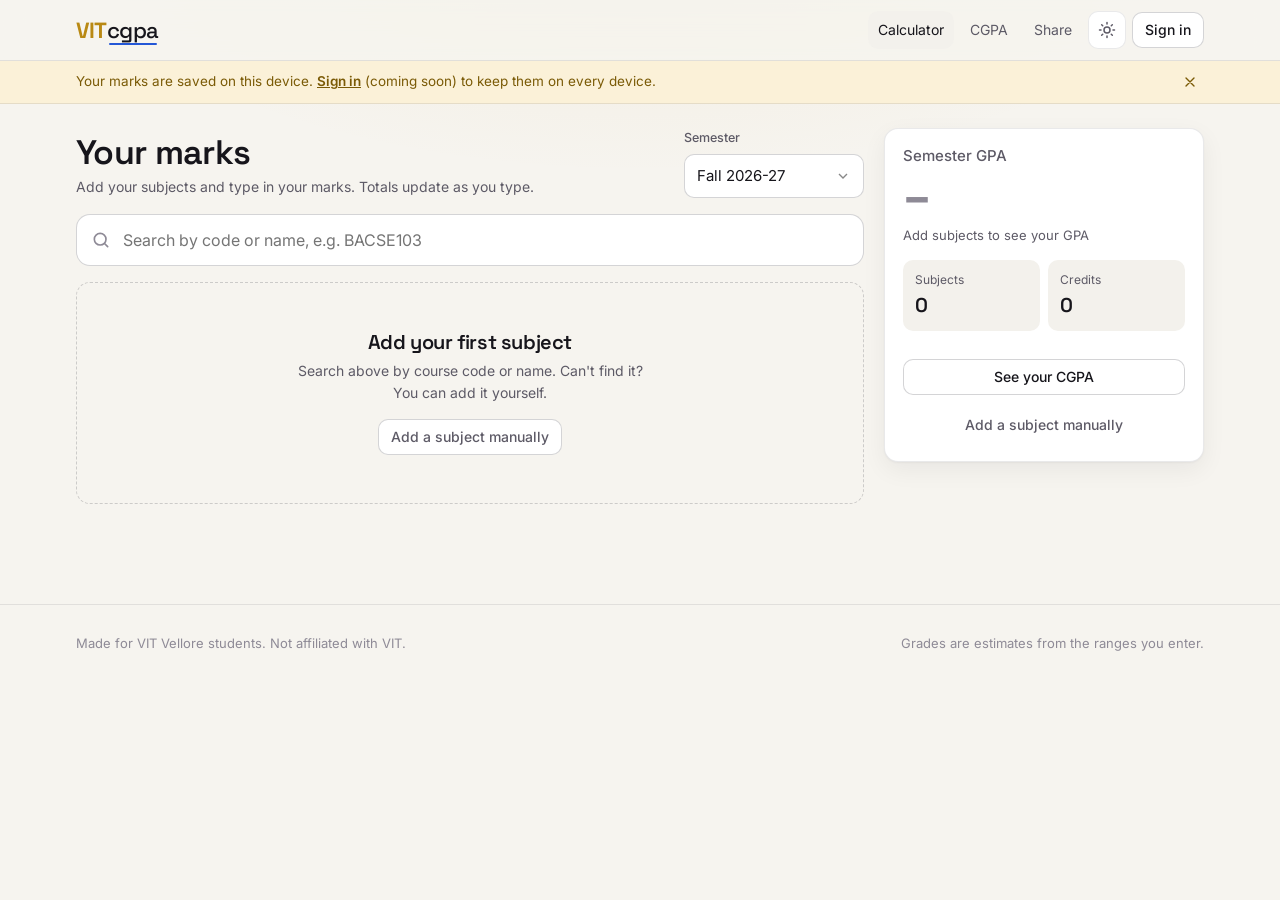
==== commit 847dd8ed: "Revert "Redesign: new home page with live demo, gold and blue design system, pill tabs, phone layout" ====
--- a/calc.html
+++ b/calc.html
@@ -8,26 +8,24 @@
 <meta name="theme-color" content="#0a0a0d">
 <link rel="preconnect" href="https://fonts.googleapis.com">
 <link rel="preconnect" href="https://fonts.gstatic.com" crossorigin>
-<link href="https://fonts.googleapis.com/css2?family=Bricolage+Grotesque:opsz,wght@12..96,500..800&family=Inter:wght@400;500;600&display=swap" rel="stylesheet">
+<link href="https://fonts.googleapis.com/css2?family=Inter:wght@400;500;600&family=Space+Grotesk:wght@500;600;700&display=swap" rel="stylesheet">
 <link rel="stylesheet" href="css/style.css">
 <script src="js/common.js"></script>
 </head>
 <body>
 <header class="top">
-  <div class="wrap top-in">
-    <a class="logo" href="./" aria-label="VIT cgpa home"><b>VIT</b><span>cgpa</span><i aria-hidden="true"></i></a>
-    <nav class="tabs" aria-label="Main">
-      <a class="tab" href="calc" aria-current="page">Calculator</a>
-      <a class="tab" href="cgpa">CGPA</a>
-      <a class="tab" href="share">Share</a>
-    </nav>
-    <div class="top-actions">
+  <div class="wrap">
+    <a class="logo" href="./" aria-label="VIT cgpa home"><b>VIT</b><span>cgpa</span></a>
+    <nav>
+      <a class="navlink" href="calc" aria-current="page">Calculator</a>
+      <a class="navlink" href="cgpa">CGPA</a>
+      <a class="navlink" href="share">Share</a>
       <button class="icon-btn" type="button" data-theme-toggle aria-label="Switch light or dark mode">
         <svg class="theme-moon" viewBox="0 0 24 24" fill="none" stroke="currentColor" stroke-width="2" stroke-linecap="round" stroke-linejoin="round"><path d="M21 12.8A9 9 0 1 1 11.2 3a7 7 0 0 0 9.8 9.8z"/></svg>
         <svg class="theme-sun" viewBox="0 0 24 24" fill="none" stroke="currentColor" stroke-width="2" stroke-linecap="round"><circle cx="12" cy="12" r="4"/><path d="M12 2v2M12 20v2M4.9 4.9l1.4 1.4M17.7 17.7l1.4 1.4M2 12h2M20 12h2M4.9 19.1l1.4-1.4M17.7 6.3l1.4-1.4"/></svg>
       </button>
       <a class="btn btn-sm" href="#" data-signin>Sign in</a>
-    </div>
+    </nav>
   </div>
 </header>
 <div class="banner" data-banner>
@@ -125,7 +123,7 @@
   </form>
 </dialog>
 
-<footer class="footer"><div class="wrap"><a class="logo" href="./" aria-label="VIT cgpa home"><b>VIT</b><span>cgpa</span><i aria-hidden="true"></i></a><span>Made for VIT Vellore students. Not affiliated with VIT.</span><span>Grades are estimates from the ranges you enter.</span></div></footer>
+<footer class="footer"><div class="wrap"><span>Made for VIT Vellore students. Not affiliated with VIT.</span><span>Grades are estimates from the ranges you enter.</span></div></footer>
 <script src="js/calc.js"></script>
 <script src="js/ui.js"></script>
 </body>
--- a/css/style.css
+++ b/css/style.css
@@ -1,117 +1,99 @@
-/* ===== tokens ===== */
 :root {
-  --bg: #07070a;
-  --glow-a: rgba(232, 184, 74, 0.13);
-  --glow-b: rgba(60, 110, 255, 0.12);
-  --surface: #101015;
-  --surface-2: #17171e;
-  --surface-3: #22222b;
-  --glass: rgba(18, 18, 24, 0.72);
-  --border: rgba(255, 255, 255, 0.07);
-  --border-strong: rgba(255, 255, 255, 0.14);
-  --hi: rgba(255, 255, 255, 0.06);
-  --text: #f5f2ea;
-  --text-2: #aaa6b0;
-  --text-3: #6d6a75;
+  --bg: #0a0a0d;
+  --bg-glow: rgba(232, 184, 74, 0.07);
+  --surface: #131318;
+  --surface-2: #1b1b22;
+  --surface-3: #24242d;
+  --border: rgba(255, 255, 255, 0.08);
+  --border-strong: rgba(255, 255, 255, 0.16);
+  --text: #f3f0e8;
+  --text-2: #a7a3ad;
+  --text-3: #6f6c76;
   --gold: #e8b84a;
   --gold-2: #f6d98b;
-  --gold-ink: #1c1405;
+  --gold-ink: #1a1405;
   --gold-soft: rgba(232, 184, 74, 0.12);
-  --gold-grad: linear-gradient(135deg, #fbe3a0 0%, #ecbd52 42%, #c98d22 100%);
-  --text-grad: linear-gradient(100deg, #fbe3a0 0%, #e8b84a 45%, #d9962a 100%);
   --blue: #4c86ff;
   --blue-hover: #6b9bff;
   --blue-soft: rgba(76, 134, 255, 0.14);
-  --blue-grad: linear-gradient(135deg, #6f9dff 0%, #3d74f5 55%, #2a58d6 100%);
   --on-blue: #ffffff;
   --danger: #ff6b6b;
   --danger-soft: rgba(255, 107, 107, 0.12);
-  --warn-bg: rgba(232, 184, 74, 0.08);
+  --warn-bg: rgba(232, 184, 74, 0.1);
   --warn-text: #f0cd7a;
   --g-S: #e8b84a; --g-A: #4c86ff; --g-B: #2fc4a8; --g-C: #9d7bff;
   --g-D: #f2a23c; --g-E: #f07a4a; --g-F: #ff5d5d;
-  --radius: 18px;
-  --radius-sm: 12px;
-  --shadow: 0 1px 0 var(--hi) inset, 0 20px 40px -18px rgba(0, 0, 0, 0.6);
-  --shadow-lg: 0 1px 0 var(--hi) inset, 0 40px 80px -30px rgba(0, 0, 0, 0.8);
-  --ease: cubic-bezier(.2, .8, .2, 1);
-  --font-display: "Bricolage Grotesque", system-ui, sans-serif;
+  --radius: 14px;
+  --radius-sm: 10px;
+  --shadow: 0 1px 0 rgba(255, 255, 255, 0.04) inset, 0 12px 32px rgba(0, 0, 0, 0.35);
+  --font-display: "Space Grotesk", system-ui, sans-serif;
   --font-body: "Inter", system-ui, sans-serif;
   color-scheme: dark;
 }
+
+@media (prefers-color-scheme: light) {
+  :root:not([data-theme="dark"]) {
+    --bg: #f6f4ef; --bg-glow: rgba(200, 150, 40, 0.10);
+    --surface: #ffffff; --surface-2: #f3f1ec; --surface-3: #e9e6df;
+    --border: rgba(20, 18, 30, 0.09); --border-strong: rgba(20, 18, 30, 0.18);
+    --text: #16151b; --text-2: #5d5a66; --text-3: #8e8a96;
+    --gold: #b98914; --gold-2: #8a6508; --gold-ink: #ffffff; --gold-soft: rgba(185, 137, 20, 0.12);
+    --blue: #2457d6; --blue-hover: #1c48b8; --blue-soft: rgba(36, 87, 214, 0.1);
+    --danger: #d63b3b; --danger-soft: rgba(214, 59, 59, 0.08);
+    --warn-bg: #fbf1d8; --warn-text: #7a5a06;
+    --g-S: #b98914; --g-A: #2457d6; --g-B: #128a74; --g-C: #6b46e0;
+    --g-D: #c97a0e; --g-E: #d4572a; --g-F: #d63b3b;
+    --shadow: 0 1px 2px rgba(20, 18, 30, 0.04), 0 8px 24px rgba(20, 18, 30, 0.06);
+    color-scheme: light;
+  }
+}
 :root[data-theme="light"] {
-  --bg: #f7f5f0; --glow-a: rgba(214, 160, 40, 0.16); --glow-b: rgba(50, 100, 230, 0.10);
-  --surface: #ffffff; --surface-2: #f3f1eb; --surface-3: #e8e4db; --glass: rgba(255, 255, 255, 0.78);
-  --border: rgba(24, 20, 10, 0.08); --border-strong: rgba(24, 20, 10, 0.16); --hi: rgba(255, 255, 255, 0.9);
-  --text: #15141a; --text-2: #5b5864; --text-3: #8f8b97;
-  --gold: #b0800f; --gold-2: #7d5a05; --gold-ink: #1c1405; --gold-soft: rgba(176, 128, 15, 0.12);
-  --text-grad: linear-gradient(100deg, #c99419 0%, #a8740a 55%, #8a5e05 100%);
+  --bg: #f6f4ef; --bg-glow: rgba(200, 150, 40, 0.10);
+  --surface: #ffffff; --surface-2: #f3f1ec; --surface-3: #e9e6df;
+  --border: rgba(20, 18, 30, 0.09); --border-strong: rgba(20, 18, 30, 0.18);
+  --text: #16151b; --text-2: #5d5a66; --text-3: #8e8a96;
+  --gold: #b98914; --gold-2: #8a6508; --gold-ink: #ffffff; --gold-soft: rgba(185, 137, 20, 0.12);
   --blue: #2457d6; --blue-hover: #1c48b8; --blue-soft: rgba(36, 87, 214, 0.1);
   --danger: #d63b3b; --danger-soft: rgba(214, 59, 59, 0.08);
-  --warn-bg: #fbf1d8; --warn-text: #6e5005;
-  --g-S: #b0800f; --g-A: #2457d6; --g-B: #128a74; --g-C: #6b46e0;
+  --warn-bg: #fbf1d8; --warn-text: #7a5a06;
+  --g-S: #b98914; --g-A: #2457d6; --g-B: #128a74; --g-C: #6b46e0;
   --g-D: #c97a0e; --g-E: #d4572a; --g-F: #d63b3b;
-  --shadow: 0 1px 2px rgba(24, 20, 10, 0.04), 0 16px 32px -16px rgba(24, 20, 10, 0.14);
-  --shadow-lg: 0 2px 4px rgba(24, 20, 10, 0.04), 0 40px 70px -30px rgba(24, 20, 10, 0.25);
+  --shadow: 0 1px 2px rgba(20, 18, 30, 0.04), 0 8px 24px rgba(20, 18, 30, 0.06);
   color-scheme: light;
 }
-@media (prefers-color-scheme: light) {
-  :root:not([data-theme="dark"]) {
-    --bg: #f7f5f0; --glow-a: rgba(214, 160, 40, 0.16); --glow-b: rgba(50, 100, 230, 0.10);
-    --surface: #ffffff; --surface-2: #f3f1eb; --surface-3: #e8e4db; --glass: rgba(255, 255, 255, 0.78);
-    --border: rgba(24, 20, 10, 0.08); --border-strong: rgba(24, 20, 10, 0.16); --hi: rgba(255, 255, 255, 0.9);
-    --text: #15141a; --text-2: #5b5864; --text-3: #8f8b97;
-    --gold: #b0800f; --gold-2: #7d5a05; --gold-ink: #1c1405; --gold-soft: rgba(176, 128, 15, 0.12);
-    --text-grad: linear-gradient(100deg, #c99419 0%, #a8740a 55%, #8a5e05 100%);
-    --blue: #2457d6; --blue-hover: #1c48b8; --blue-soft: rgba(36, 87, 214, 0.1);
-    --danger: #d63b3b; --danger-soft: rgba(214, 59, 59, 0.08);
-    --warn-bg: #fbf1d8; --warn-text: #6e5005;
-    --g-S: #b0800f; --g-A: #2457d6; --g-B: #128a74; --g-C: #6b46e0;
-    --g-D: #c97a0e; --g-E: #d4572a; --g-F: #d63b3b;
-    --shadow: 0 1px 2px rgba(24, 20, 10, 0.04), 0 16px 32px -16px rgba(24, 20, 10, 0.14);
-    --shadow-lg: 0 2px 4px rgba(24, 20, 10, 0.04), 0 40px 70px -30px rgba(24, 20, 10, 0.25);
-    color-scheme: light;
-  }
-}
-
-/* ===== base ===== */
+
 *, *::before, *::after { box-sizing: border-box; }
-html { -webkit-text-size-adjust: 100%; scroll-behavior: smooth; }
+html { -webkit-text-size-adjust: 100%; }
 body {
-  margin: 0; min-height: 100vh; background: var(--bg); color: var(--text);
-  font: 400 15px/1.6 var(--font-body); -webkit-font-smoothing: antialiased; overflow-x: hidden;
-}
-body::before {
-  content: ""; position: fixed; inset: 0; z-index: -1; pointer-events: none;
-  background:
-    radial-gradient(620px 420px at 8% -6%, var(--glow-a), transparent 70%),
-    radial-gradient(700px 520px at 100% 18%, var(--glow-b), transparent 70%),
-    radial-gradient(600px 400px at 40% 110%, var(--glow-a), transparent 70%);
-}
-h1, h2, h3 { font-family: var(--font-display); font-weight: 700; letter-spacing: -0.025em; line-height: 1.1; margin: 0; }
+  margin: 0;
+  min-height: 100vh;
+  background: radial-gradient(900px 420px at 50% -120px, var(--bg-glow), transparent 70%), var(--bg);
+  background-attachment: fixed;
+  color: var(--text);
+  font: 400 15px/1.6 var(--font-body);
+  -webkit-font-smoothing: antialiased;
+  overflow-x: hidden;
+}
+h1, h2, h3 { font-family: var(--font-display); font-weight: 600; letter-spacing: -0.02em; line-height: 1.15; margin: 0; }
 a { color: inherit; }
 button, input, select { font: inherit; color: inherit; }
 button { cursor: pointer; }
-::selection { background: var(--gold); color: var(--gold-ink); }
 :focus-visible { outline: 2px solid var(--blue); outline-offset: 2px; }
 [hidden] { display: none !important; }
 .sr-only { position: absolute; width: 1px; height: 1px; overflow: hidden; clip: rect(0 0 0 0); white-space: nowrap; }
 .wrap { width: 100%; max-width: 1160px; margin: 0 auto; padding: 0 16px; }
-.grad { background: var(--text-grad); -webkit-background-clip: text; background-clip: text; color: transparent; }
-
-/* ===== header ===== */
-.top { position: sticky; top: 0; z-index: 30; background: color-mix(in srgb, var(--bg) 72%, transparent); backdrop-filter: saturate(160%) blur(16px); -webkit-backdrop-filter: saturate(160%) blur(16px); border-bottom: 1px solid var(--border); }
-.top-in { display: flex; align-items: center; gap: 12px; height: 64px; }
-.logo { font-family: var(--font-display); font-size: 24px; font-weight: 800; letter-spacing: -0.05em; text-decoration: none; display: inline-flex; align-items: baseline; line-height: 1; flex: none; }
-.logo b { font-weight: 800; background: var(--text-grad); -webkit-background-clip: text; background-clip: text; color: transparent; }
-.logo span { color: var(--text); font-weight: 600; }
-.logo i { width: 7px; height: 7px; border-radius: 50%; background: var(--blue); margin-left: 3px; display: inline-block; box-shadow: 0 0 12px var(--blue); }
-.tabs { display: flex; gap: 2px; padding: 4px; margin: 0 auto; border-radius: 999px; background: var(--surface-2); border: 1px solid var(--border); }
-.tab { text-decoration: none; padding: 7px 16px; border-radius: 999px; font-size: 14px; font-weight: 500; color: var(--text-2); transition: color .15s, background .15s; text-align: center; white-space: nowrap; }
-.tab:hover { color: var(--text); }
-.tab[aria-current="page"] { color: var(--text); background: var(--surface); box-shadow: 0 1px 0 var(--hi) inset, 0 2px 8px rgba(0, 0, 0, .25); }
-.top-actions { display: flex; align-items: center; gap: 8px; flex: none; }
-.icon-btn { width: 40px; height: 40px; display: grid; place-items: center; border-radius: 12px; border: 1px solid var(--border); background: var(--surface-2); color: var(--text-2); transition: color .15s, border-color .15s; }
+
+/* header */
+.top { position: sticky; top: 0; z-index: 30; background: color-mix(in srgb, var(--bg) 82%, transparent); backdrop-filter: saturate(140%) blur(12px); -webkit-backdrop-filter: saturate(140%) blur(12px); border-bottom: 1px solid var(--border); }
+.top .wrap { display: flex; align-items: center; gap: 12px; height: 60px; }
+.logo { font-family: var(--font-display); font-size: 22px; letter-spacing: -0.04em; text-decoration: none; display: inline-flex; align-items: baseline; line-height: 1; }
+.logo b { color: var(--gold); font-weight: 700; }
+.logo span { color: var(--text); font-weight: 500; margin-left: 1px; position: relative; }
+.logo span::after { content: ""; position: absolute; left: 2px; right: 1px; bottom: -4px; height: 2px; border-radius: 2px; background: var(--blue); }
+.top nav { margin-left: auto; display: flex; align-items: center; gap: 6px; }
+.navlink { color: var(--text-2); text-decoration: none; padding: 8px 10px; border-radius: var(--radius-sm); font-size: 14px; }
+.navlink:hover, .navlink[aria-current="page"] { color: var(--text); background: var(--surface-2); }
+.icon-btn { width: 38px; height: 38px; display: grid; place-items: center; border-radius: var(--radius-sm); border: 1px solid var(--border); background: var(--surface); color: var(--text-2); }
 .icon-btn:hover { color: var(--text); border-color: var(--border-strong); }
 .icon-btn svg { width: 18px; height: 18px; }
 .theme-sun { display: none; }
@@ -121,208 +103,200 @@
   :root:not([data-theme]) .theme-sun { display: block; }
   :root:not([data-theme]) .theme-moon { display: none; }
 }
-@media (max-width: 720px) {
-  .top-in { flex-wrap: wrap; height: auto; padding-top: 10px; padding-bottom: 10px; row-gap: 10px; }
-  .top-actions { margin-left: auto; }
-  .tabs { order: 3; width: 100%; margin: 0; }
-  .tab { flex: 1; padding: 8px 6px; }
-}
-
-/* ===== buttons ===== */
-.btn { position: relative; display: inline-flex; align-items: center; justify-content: center; gap: 8px; height: 46px; padding: 0 20px; border-radius: 14px; border: 1px solid var(--border-strong); background: var(--surface-2); font-weight: 600; font-size: 15px; text-decoration: none; transition: transform .12s, box-shadow .2s, background .15s, border-color .15s; white-space: nowrap; box-shadow: 0 1px 0 var(--hi) inset; }
+
+/* buttons */
+.btn { display: inline-flex; align-items: center; justify-content: center; gap: 8px; height: 44px; padding: 0 18px; border-radius: var(--radius-sm); border: 1px solid var(--border-strong); background: var(--surface); font-weight: 500; text-decoration: none; transition: background .15s, border-color .15s, transform .1s; white-space: nowrap; }
 .btn:hover { border-color: var(--text-3); }
-.btn:active { transform: scale(0.97); }
-.btn-primary { background: var(--blue-grad); border-color: transparent; color: var(--on-blue); box-shadow: 0 1px 0 rgba(255,255,255,.25) inset, 0 8px 24px -8px rgba(60, 110, 255, .6); }
-.btn-primary:hover { border-color: transparent; box-shadow: 0 1px 0 rgba(255,255,255,.25) inset, 0 10px 30px -6px rgba(60, 110, 255, .75); }
-.btn-gold { background: var(--gold-grad); border-color: transparent; color: var(--gold-ink); box-shadow: 0 1px 0 rgba(255,255,255,.45) inset, 0 8px 26px -8px rgba(232, 184, 74, .65); }
-.btn-gold:hover { border-color: transparent; box-shadow: 0 1px 0 rgba(255,255,255,.45) inset, 0 12px 34px -6px rgba(232, 184, 74, .8); }
-.btn-lg { height: 54px; padding: 0 26px; font-size: 16px; border-radius: 16px; }
-.btn-sm { height: 38px; padding: 0 14px; font-size: 14px; border-radius: 12px; }
-.btn-ghost { background: transparent; border-color: transparent; color: var(--text-2); box-shadow: none; }
+.btn:active { transform: scale(0.98); }
+.btn-primary { background: var(--blue); border-color: var(--blue); color: var(--on-blue); }
+.btn-primary:hover { background: var(--blue-hover); border-color: var(--blue-hover); }
+.btn-gold { background: var(--gold); border-color: var(--gold); color: var(--gold-ink); }
+.btn-sm { height: 36px; padding: 0 12px; font-size: 14px; }
+.btn-ghost { background: transparent; border-color: transparent; color: var(--text-2); }
 .btn-ghost:hover { color: var(--text); background: var(--surface-2); border-color: transparent; }
-.btn svg { width: 17px; height: 17px; }
-.btn .arrow { transition: transform .2s var(--ease); }
-.btn:hover .arrow { transform: translateX(3px); }
-
-/* ===== banner ===== */
+.btn svg { width: 16px; height: 16px; }
+
+/* banner */
 .banner { background: var(--warn-bg); color: var(--warn-text); font-size: 13.5px; border-bottom: 1px solid var(--border); }
 .banner .wrap { display: flex; align-items: center; gap: 10px; min-height: 42px; padding-top: 6px; padding-bottom: 6px; }
 .banner p { margin: 0; flex: 1; }
 .banner a { font-weight: 600; }
-.banner button { background: none; border: 0; color: inherit; padding: 6px; border-radius: 8px; display: grid; }
+.banner button { background: none; border: 0; color: inherit; padding: 6px; border-radius: 6px; display: grid; }
 .banner button svg { width: 16px; height: 16px; }
-
-/* ===== shared bits ===== */
-.eyebrow { display: inline-flex; align-items: center; gap: 8px; font-size: 13px; color: var(--text-2); background: var(--surface-2); border: 1px solid var(--border); padding: 6px 14px 6px 12px; border-radius: 999px; font-weight: 500; }
-.eyebrow .dot { width: 7px; height: 7px; border-radius: 50%; background: #3ddc84; box-shadow: 0 0 10px #3ddc84; }
-.section { padding: 56px 0; }
-.section-head { margin-bottom: 28px; }
-.section-head.center { text-align: center; }
-.section-head h2 { font-size: clamp(28px, 4.6vw, 42px); }
-.section-head p { color: var(--text-2); margin: 10px auto 0; max-width: 560px; font-size: 16px; }
-.steps { display: grid; gap: 14px; grid-template-columns: repeat(auto-fit, minmax(240px, 1fr)); }
-.step { background: var(--surface); border: 1px solid var(--border); border-radius: var(--radius); padding: 22px; box-shadow: var(--shadow); }
-.step .num { font-family: var(--font-display); font-size: 40px; font-weight: 800; line-height: 1; background: var(--text-grad); -webkit-background-clip: text; background-clip: text; color: transparent; }
-.step h3 { font-size: 19px; margin: 14px 0 6px; }
-.step p { color: var(--text-2); margin: 0; font-size: 14.5px; }
-.footer { border-top: 1px solid var(--border); padding: 32px 0 48px; color: var(--text-3); font-size: 13px; margin-top: 40px; }
-.footer .wrap { display: flex; flex-wrap: wrap; gap: 8px 24px; justify-content: space-between; align-items: center; }
-.footer .logo { font-size: 18px; }
-.reveal { opacity: 0; transform: translateY(16px); transition: opacity .6s var(--ease), transform .6s var(--ease); }
-.reveal.in { opacity: 1; transform: none; }
-
-/* ===== app layout ===== */
-.calc { display: grid; grid-template-columns: minmax(0, 1fr); gap: 20px; padding-top: 28px; padding-bottom: 130px; }
-@media (min-width: 1000px) { .calc { grid-template-columns: minmax(0, 1fr) 340px; align-items: start; padding-bottom: 60px; } }
-.page-title { display: flex; flex-wrap: wrap; align-items: end; justify-content: space-between; gap: 14px; margin-bottom: 18px; }
-.page-title h1 { font-size: clamp(30px, 5.5vw, 42px); }
-.page-title p { color: var(--text-2); margin: 6px 0 0; font-size: 15px; }
+.banner[hidden] { display: none; }
+
+/* home */
+.hero { padding: 64px 0 40px; display: grid; gap: 40px; align-items: center; }
+@media (min-width: 900px) { .hero { grid-template-columns: 1.1fr 0.9fr; padding: 96px 0 64px; } }
+.eyebrow { display: inline-flex; align-items: center; gap: 8px; font-size: 13px; color: var(--gold); background: var(--gold-soft); padding: 5px 12px; border-radius: 999px; margin-bottom: 20px; font-weight: 500; }
+.hero h1 { font-size: clamp(36px, 7vw, 60px); }
+.hero h1 em { font-style: normal; color: var(--gold); }
+.hero .lead { color: var(--text-2); font-size: 17px; max-width: 520px; margin: 18px 0 28px; }
+.hero .cta { display: flex; flex-wrap: wrap; gap: 10px; }
+.demo { background: var(--surface); border: 1px solid var(--border); border-radius: 20px; padding: 20px; box-shadow: var(--shadow); max-width: 440px; width: 100%; justify-self: center; }
+.demo-row { display: grid; grid-template-columns: repeat(3, 1fr); gap: 8px; margin: 14px 0; }
+.demo-cell { background: var(--surface-2); border-radius: var(--radius-sm); padding: 10px 12px; }
+.demo-cell small { display: block; color: var(--text-3); font-size: 12px; }
+.demo-cell b { font-family: var(--font-display); font-size: 20px; font-weight: 600; }
+.demo-cell b i { font-style: normal; color: var(--text-3); font-size: 13px; font-weight: 400; }
+.section { padding: 40px 0; }
+.section-head { margin-bottom: 24px; }
+.section-head h2 { font-size: clamp(24px, 4vw, 32px); }
+.section-head p { color: var(--text-2); margin: 8px 0 0; }
+.steps { display: grid; gap: 12px; grid-template-columns: repeat(auto-fit, minmax(240px, 1fr)); }
+.step { background: var(--surface); border: 1px solid var(--border); border-radius: var(--radius); padding: 20px; }
+.step .num { font-family: var(--font-display); color: var(--gold); font-size: 14px; font-weight: 600; }
+.step h3 { font-size: 18px; margin: 8px 0 6px; }
+.step p { color: var(--text-2); margin: 0; font-size: 14px; }
+.footer { border-top: 1px solid var(--border); padding: 28px 0 40px; color: var(--text-3); font-size: 13px; margin-top: 40px; }
+.footer .wrap { display: flex; flex-wrap: wrap; gap: 8px 24px; justify-content: space-between; }
+
+/* calculator layout */
+.calc { display: grid; gap: 20px; padding-top: 24px; padding-bottom: 120px; }
+@media (min-width: 1000px) { .calc { grid-template-columns: minmax(0, 1fr) 320px; align-items: start; padding-bottom: 60px; } }
+.page-title { display: flex; flex-wrap: wrap; align-items: end; justify-content: space-between; gap: 12px; margin-bottom: 16px; }
+.page-title h1 { font-size: clamp(26px, 5vw, 34px); }
+.page-title p { color: var(--text-2); margin: 4px 0 0; font-size: 14px; }
 .field { display: flex; flex-direction: column; gap: 6px; }
 .field > span { font-size: 12.5px; color: var(--text-2); font-weight: 500; }
-.select, .input { height: 46px; border-radius: var(--radius-sm); border: 1px solid var(--border-strong); background: var(--surface); padding: 0 14px; width: 100%; transition: border-color .15s, box-shadow .15s; }
-.select { appearance: none; padding-right: 38px; font-weight: 500; background-image: url("data:image/svg+xml,%3Csvg xmlns='http://www.w3.org/2000/svg' width='16' height='16' fill='none' stroke='%23999' stroke-width='2' viewBox='0 0 24 24'%3E%3Cpath d='m6 9 6 6 6-6'/%3E%3C/svg%3E"); background-repeat: no-repeat; background-position: right 12px center; }
-.input:focus, .select:focus { outline: none; border-color: var(--blue); box-shadow: 0 0 0 4px var(--blue-soft); }
+.select, .input { height: 44px; border-radius: var(--radius-sm); border: 1px solid var(--border-strong); background: var(--surface); padding: 0 12px; width: 100%; }
+.select { appearance: none; padding-right: 36px; background-image: url("data:image/svg+xml,%3Csvg xmlns='http://www.w3.org/2000/svg' width='16' height='16' fill='none' stroke='%23888' stroke-width='2' viewBox='0 0 24 24'%3E%3Cpath d='m6 9 6 6 6-6'/%3E%3C/svg%3E"); background-repeat: no-repeat; background-position: right 12px center; }
+.input:focus, .select:focus { outline: none; border-color: var(--blue); box-shadow: 0 0 0 3px var(--blue-soft); }
 
 /* search */
 .search { position: relative; margin-bottom: 16px; }
-.search-box { display: flex; align-items: center; gap: 12px; height: 58px; border-radius: var(--radius); border: 1px solid var(--border-strong); background: var(--surface); padding: 0 18px; box-shadow: var(--shadow); transition: border-color .15s, box-shadow .15s; }
-.search-box:focus-within { border-color: var(--blue); box-shadow: 0 0 0 4px var(--blue-soft), var(--shadow); }
+.search-box { display: flex; align-items: center; gap: 10px; height: 52px; border-radius: var(--radius); border: 1px solid var(--border-strong); background: var(--surface); padding: 0 14px; }
+.search-box:focus-within { border-color: var(--blue); box-shadow: 0 0 0 3px var(--blue-soft); }
 .search-box svg { width: 20px; height: 20px; color: var(--text-3); flex: none; }
 .search-box input { flex: 1; min-width: 0; border: 0; background: transparent; height: 100%; font-size: 16px; outline: none; }
-.search-box input::placeholder { color: var(--text-3); }
-.results { position: absolute; z-index: 20; left: 0; right: 0; top: calc(100% + 8px); background: var(--surface); border: 1px solid var(--border-strong); border-radius: var(--radius); box-shadow: var(--shadow-lg); padding: 6px; max-height: 380px; overflow-y: auto; animation: pop .16s var(--ease); }
-@keyframes pop { from { opacity: 0; transform: translateY(-4px) scale(.99); } }
-.result { display: flex; align-items: center; gap: 12px; width: 100%; text-align: left; padding: 11px 12px; border: 0; border-radius: var(--radius-sm); background: transparent; }
+.results { position: absolute; z-index: 20; left: 0; right: 0; top: calc(100% + 6px); background: var(--surface); border: 1px solid var(--border-strong); border-radius: var(--radius); box-shadow: var(--shadow); padding: 6px; max-height: 360px; overflow-y: auto; }
+.results[hidden] { display: none; }
+.result { display: flex; align-items: center; gap: 12px; width: 100%; text-align: left; padding: 10px; border: 0; border-radius: var(--radius-sm); background: transparent; }
 .result:hover, .result.active { background: var(--surface-2); }
-.result .code { font-family: var(--font-display); font-weight: 700; font-size: 14px; min-width: 92px; color: var(--gold); }
-.result .title { flex: 1; min-width: 0; color: var(--text); font-size: 14px; overflow: hidden; text-overflow: ellipsis; white-space: nowrap; }
-.result.added { opacity: 0.45; }
-.results .none { padding: 14px; color: var(--text-2); font-size: 14px; }
+.result .code { font-family: var(--font-display); font-weight: 600; font-size: 14px; min-width: 88px; }
+.result .title { flex: 1; min-width: 0; color: var(--text-2); font-size: 14px; overflow: hidden; text-overflow: ellipsis; white-space: nowrap; }
+.result.added { opacity: 0.5; }
+.results .none { padding: 12px; color: var(--text-2); font-size: 14px; }
 .results .none button { margin-top: 10px; }
-.pill { font-size: 11.5px; font-weight: 600; padding: 3px 9px; border-radius: 999px; background: var(--surface-3); color: var(--text-2); white-space: nowrap; letter-spacing: 0.01em; }
+.pill { font-size: 11.5px; font-weight: 600; padding: 2px 8px; border-radius: 999px; background: var(--surface-3); color: var(--text-2); white-space: nowrap; letter-spacing: 0.02em; }
 
 /* subject cards */
-.cards { display: grid; gap: 16px; }
-.empty { text-align: center; padding: 56px 24px; border: 1px dashed var(--border-strong); border-radius: var(--radius); color: var(--text-2); background: color-mix(in srgb, var(--surface) 50%, transparent); }
-.empty h2 { font-size: 22px; color: var(--text); margin-bottom: 8px; }
-.empty p { margin: 0 auto; max-width: 380px; font-size: 14.5px; }
-.card { background: var(--surface); border: 1px solid var(--border); border-radius: var(--radius); box-shadow: var(--shadow); animation: rise .35s var(--ease); }
-@keyframes rise { from { opacity: 0; transform: translateY(10px); } }
-.card-head { display: flex; align-items: flex-start; gap: 12px; padding: 18px 18px 0; }
+.cards { display: grid; gap: 14px; }
+.empty { text-align: center; padding: 48px 20px; border: 1px dashed var(--border-strong); border-radius: var(--radius); color: var(--text-2); }
+.empty h2 { font-size: 20px; color: var(--text); margin-bottom: 6px; }
+.empty p { margin: 0 auto; max-width: 360px; font-size: 14px; }
+.card { background: var(--surface); border: 1px solid var(--border); border-radius: var(--radius); box-shadow: var(--shadow); animation: rise .25s ease-out; }
+@keyframes rise { from { opacity: 0; transform: translateY(6px); } }
+.card-head { display: flex; align-items: flex-start; gap: 12px; padding: 16px 16px 0; }
 .card-head .meta { flex: 1; min-width: 0; }
-.card-head .code { display: inline-block; font-family: var(--font-display); font-weight: 700; font-size: 12.5px; color: var(--gold); letter-spacing: 0.03em; background: var(--gold-soft); padding: 2px 9px; border-radius: 7px; }
-.card-head h2 { font-size: 19px; margin: 8px 0 8px; }
+.card-head .code { font-family: var(--font-display); font-weight: 600; font-size: 13px; color: var(--gold); letter-spacing: 0.02em; }
+.card-head h2 { font-size: 17px; margin: 2px 0 6px; }
 .card-head .tags { display: flex; flex-wrap: wrap; gap: 6px; align-items: center; }
-.card-body { padding: 16px 18px 18px; display: grid; gap: 12px; }
-.seg { display: inline-flex; background: var(--surface-2); border: 1px solid var(--border); border-radius: 999px; padding: 3px; }
-.seg button { border: 0; background: transparent; padding: 5px 12px; border-radius: 999px; font-size: 12.5px; color: var(--text-2); font-weight: 600; transition: background .15s, color .15s; }
-.seg button[aria-pressed="true"] { background: var(--surface); color: var(--text); box-shadow: 0 1px 0 var(--hi) inset, 0 2px 6px rgba(0,0,0,.25); }
-.marks { display: grid; grid-template-columns: repeat(3, minmax(0, 1fr)); gap: 10px; }
-.mark { background: var(--surface-2); border: 1px solid var(--border); border-radius: 14px; padding: 10px 12px; display: flex; flex-direction: column; gap: 2px; transition: border-color .15s, box-shadow .15s; }
-.mark:focus-within { border-color: var(--blue); box-shadow: 0 0 0 4px var(--blue-soft); }
+.card-body { padding: 14px 16px 16px; display: grid; gap: 12px; }
+.seg { display: inline-flex; background: var(--surface-2); border-radius: 999px; padding: 3px; }
+.seg button { border: 0; background: transparent; padding: 4px 10px; border-radius: 999px; font-size: 12.5px; color: var(--text-2); font-weight: 500; }
+.seg button[aria-pressed="true"] { background: var(--surface); color: var(--text); box-shadow: 0 1px 3px rgba(0,0,0,.2); }
+.marks { display: grid; grid-template-columns: repeat(3, minmax(0, 1fr)); gap: 8px; }
+.mark { background: var(--surface-2); border: 1px solid transparent; border-radius: var(--radius-sm); padding: 8px 10px; display: flex; flex-direction: column; gap: 2px; }
+.mark:focus-within { border-color: var(--blue); }
 .mark.bad { border-color: var(--danger); background: var(--danger-soft); }
-.mark label { font-size: 12px; color: var(--text-2); font-weight: 600; letter-spacing: 0.02em; }
+.mark label { font-size: 12px; color: var(--text-2); font-weight: 500; }
 .mark .val { display: flex; align-items: baseline; gap: 4px; }
-.mark input { width: 100%; min-width: 0; border: 0; background: transparent; font-family: var(--font-display); font-size: 26px; font-weight: 700; padding: 0; outline: none; letter-spacing: -0.02em; }
-.mark input::placeholder { color: var(--text-3); font-weight: 500; }
-.mark .max { color: var(--text-3); font-size: 13px; white-space: nowrap; font-weight: 500; }
+.mark input { width: 100%; min-width: 0; border: 0; background: transparent; font-family: var(--font-display); font-size: 22px; font-weight: 600; padding: 0; outline: none; }
+.mark input::placeholder { color: var(--text-3); font-weight: 400; }
+.mark .max { color: var(--text-3); font-size: 13px; white-space: nowrap; }
 .err { color: var(--danger); font-size: 12.5px; margin: 0; }
 .err:empty { display: none; }
 
-details.fold { background: var(--surface-2); border: 1px solid var(--border); border-radius: 14px; }
-details.fold > summary { list-style: none; cursor: pointer; display: flex; align-items: center; gap: 10px; padding: 13px 14px; font-weight: 600; font-size: 14px; user-select: none; }
+details.fold { background: var(--surface-2); border-radius: var(--radius-sm); }
+details.fold > summary { list-style: none; cursor: pointer; display: flex; align-items: center; gap: 10px; padding: 12px; font-weight: 500; font-size: 14px; user-select: none; }
 details.fold > summary::-webkit-details-marker { display: none; }
-details.fold > summary .sum { margin-left: auto; color: var(--text-2); font-weight: 600; font-family: var(--font-display); }
-details.fold > summary .chev { width: 16px; height: 16px; color: var(--text-3); transition: transform .25s var(--ease); flex: none; }
+details.fold > summary .sum { margin-left: auto; color: var(--text-2); font-weight: 400; font-family: var(--font-display); }
+details.fold > summary .chev { width: 16px; height: 16px; color: var(--text-3); transition: transform .2s; flex: none; }
 details.fold[open] > summary .chev { transform: rotate(180deg); }
-details.fold[open] > .fold-body { animation: rise .25s var(--ease); }
-.fold-body { padding: 0 14px 14px; display: grid; gap: 8px; }
+.fold-body { padding: 0 12px 12px; display: grid; gap: 8px; }
 .item { display: grid; grid-template-columns: minmax(0, 1fr) 72px 20px 64px 34px; gap: 6px; align-items: center; }
-.item input { height: 40px; border-radius: 10px; border: 1px solid var(--border); background: var(--surface); padding: 0 10px; min-width: 0; width: 100%; transition: border-color .15s; }
+.item input { height: 38px; border-radius: 8px; border: 1px solid var(--border); background: var(--surface); padding: 0 10px; min-width: 0; width: 100%; }
 .item input:focus { outline: none; border-color: var(--blue); }
 .item input.bad { border-color: var(--danger); background: var(--danger-soft); }
-.item .score, .item .imax { text-align: center; font-family: var(--font-display); font-weight: 700; }
+.item .score, .item .imax { text-align: center; font-family: var(--font-display); font-weight: 600; }
 .item .slash { color: var(--text-3); text-align: center; }
-.item .rm { width: 34px; height: 34px; border: 0; background: transparent; color: var(--text-3); border-radius: 10px; display: grid; place-items: center; }
+.item .rm { width: 34px; height: 34px; border: 0; background: transparent; color: var(--text-3); border-radius: 8px; display: grid; place-items: center; }
 .item .rm:hover { color: var(--danger); background: var(--danger-soft); }
 .item .rm svg { width: 16px; height: 16px; }
-.item-head { display: grid; grid-template-columns: minmax(0, 1fr) 72px 20px 64px 34px; gap: 6px; font-size: 11.5px; color: var(--text-3); padding: 0 2px; font-weight: 500; }
-.item-head span:nth-child(2), .item-head span:nth-child(4) { text-align: center; }
+.item-head { display: grid; grid-template-columns: minmax(0, 1fr) 72px 20px 64px 34px; gap: 6px; font-size: 11.5px; color: var(--text-3); padding: 0 2px; }
+.item-head span:nth-child(2), .item-head span:nth-child(3) { text-align: center; }
 .fold-foot { display: flex; align-items: center; justify-content: space-between; gap: 8px; flex-wrap: wrap; }
 .fold-foot .note { font-size: 12.5px; color: var(--text-2); }
 
 .ranges { display: grid; grid-template-columns: repeat(3, minmax(0, 1fr)); gap: 8px; }
 @media (min-width: 560px) { .ranges { grid-template-columns: repeat(6, minmax(0, 1fr)); } }
-.range { display: flex; flex-direction: column; align-items: center; gap: 2px; background: var(--surface); border: 1px solid var(--border); border-radius: 12px; padding: 8px 4px; transition: border-color .15s; }
-.range:focus-within { border-color: var(--blue); }
-.range label { font-family: var(--font-display); font-weight: 800; font-size: 17px; }
-.range input { width: 100%; text-align: center; border: 0; background: transparent; font-family: var(--font-display); font-weight: 700; font-size: 18px; outline: none; height: 28px; }
+.range { display: flex; flex-direction: column; align-items: center; gap: 4px; background: var(--surface); border: 1px solid var(--border); border-radius: 8px; padding: 6px 4px; }
+.range label { font-family: var(--font-display); font-weight: 700; font-size: 15px; }
+.range input { width: 100%; text-align: center; border: 0; background: transparent; font-family: var(--font-display); font-weight: 600; font-size: 16px; outline: none; height: 26px; }
 .range small { font-size: 11px; color: var(--text-3); }
 .range.bad { border-color: var(--danger); }
 .range-part { font-size: 12.5px; font-weight: 600; color: var(--text-2); margin: 4px 0 -2px; }
 
-.result-row { display: flex; align-items: center; gap: 16px; background: linear-gradient(135deg, color-mix(in srgb, var(--ring, var(--text-3)) 10%, var(--surface-2)), var(--surface-2) 60%); border: 1px solid var(--border); border-radius: 16px; padding: 14px; }
-.ring { width: 70px; height: 70px; flex: none; position: relative; }
-.ring svg { width: 100%; height: 100%; transform: rotate(-90deg); overflow: visible; }
+.result-row { display: flex; align-items: center; gap: 14px; background: var(--surface-2); border-radius: var(--radius-sm); padding: 12px; }
+.ring { width: 64px; height: 64px; flex: none; position: relative; }
+.ring svg { width: 100%; height: 100%; transform: rotate(-90deg); }
 .ring circle { fill: none; stroke-width: 6; }
 .ring .track { stroke: var(--surface-3); }
-.ring .bar { stroke: var(--ring, var(--gold)); stroke-linecap: round; transition: stroke-dashoffset .7s var(--ease), stroke .3s; filter: drop-shadow(0 0 6px color-mix(in srgb, var(--ring, var(--gold)) 55%, transparent)); }
-.ring b { position: absolute; inset: 0; display: grid; place-items: center; font-family: var(--font-display); font-weight: 800; font-size: 19px; }
+.ring .bar { stroke: var(--ring, var(--gold)); stroke-linecap: round; transition: stroke-dashoffset .5s cubic-bezier(.2,.8,.2,1), stroke .3s; }
+.ring b { position: absolute; inset: 0; display: grid; place-items: center; font-family: var(--font-display); font-weight: 700; font-size: 17px; }
 .result-row .info { flex: 1; min-width: 0; }
-.result-row .total { font-family: var(--font-display); font-size: 24px; font-weight: 800; letter-spacing: -0.02em; }
-.result-row .total i { font-style: normal; color: var(--text-3); font-size: 14px; font-weight: 500; }
+.result-row .total { font-family: var(--font-display); font-size: 20px; font-weight: 600; }
+.result-row .total i { font-style: normal; color: var(--text-3); font-size: 14px; font-weight: 400; }
 .result-row .split { color: var(--text-2); font-size: 13px; }
-.grade { min-width: 54px; height: 54px; padding: 0 8px; border-radius: 15px; display: grid; place-items: center; font-family: var(--font-display); font-size: 28px; font-weight: 800; background: color-mix(in srgb, var(--gc, var(--text-3)) 16%, transparent); color: var(--gc, var(--text-3)); border: 1px solid color-mix(in srgb, var(--gc, var(--text-3)) 35%, transparent); box-shadow: 0 0 28px -6px color-mix(in srgb, var(--gc, transparent) 60%, transparent); flex: none; animation: pop .3s var(--ease); }
-.grade.none { font-size: 11.5px; font-weight: 600; text-align: center; line-height: 1.2; font-family: var(--font-body); width: 80px; box-shadow: none; border-style: dashed; }
+.grade { min-width: 48px; height: 48px; padding: 0 8px; border-radius: 12px; display: grid; place-items: center; font-family: var(--font-display); font-size: 24px; font-weight: 700; background: color-mix(in srgb, var(--gc, var(--text-3)) 16%, transparent); color: var(--gc, var(--text-3)); flex: none; }
+.grade.none { font-size: 11.5px; font-weight: 500; text-align: center; line-height: 1.2; font-family: var(--font-body); width: 76px; }
 
 /* summary */
-.summary { background: var(--surface); border: 1px solid var(--border); border-radius: var(--radius); padding: 20px; box-shadow: var(--shadow); position: relative; overflow: hidden; }
-.summary::before { content: ""; position: absolute; inset: 0 0 auto; height: 3px; background: linear-gradient(90deg, var(--gold), var(--blue)); }
-@media (min-width: 1000px) { .summary { position: sticky; top: 84px; } }
-.summary h2 { font-size: 14px; color: var(--text-2); font-weight: 500; font-family: var(--font-body); letter-spacing: 0; }
-.gpa { font-family: var(--font-display); font-size: 60px; font-weight: 800; line-height: 1; letter-spacing: -0.04em; margin: 8px 0 4px; background: var(--text-grad); -webkit-background-clip: text; background-clip: text; color: transparent; }
-.gpa.muted { background: none; color: var(--text-3); }
-.summary .sub { color: var(--text-2); font-size: 13px; margin: 0 0 16px; }
+.summary { background: var(--surface); border: 1px solid var(--border); border-radius: var(--radius); padding: 18px; box-shadow: var(--shadow); }
+@media (min-width: 1000px) { .summary { position: sticky; top: 80px; } }
+.summary h2 { font-size: 15px; color: var(--text-2); font-weight: 500; font-family: var(--font-body); letter-spacing: 0; }
+.gpa { font-family: var(--font-display); font-size: 48px; font-weight: 700; line-height: 1.1; color: var(--gold); margin: 6px 0 2px; }
+.gpa.muted { color: var(--text-3); }
+.summary .sub { color: var(--text-2); font-size: 13px; margin: 0 0 14px; }
 .stats { display: grid; grid-template-columns: 1fr 1fr; gap: 8px; }
-.stat { background: var(--surface-2); border: 1px solid var(--border); border-radius: 14px; padding: 10px 12px; }
+.stat { background: var(--surface-2); border-radius: var(--radius-sm); padding: 10px 12px; }
 .stat small { display: block; font-size: 12px; color: var(--text-2); }
-.stat b { font-family: var(--font-display); font-size: 22px; font-weight: 700; }
-.summary-list { list-style: none; padding: 0; margin: 14px 0 0; display: grid; gap: 0; font-size: 13.5px; }
-.summary-list li { display: flex; justify-content: space-between; gap: 8px; padding: 8px 0; border-top: 1px solid var(--border); }
+.stat b { font-family: var(--font-display); font-size: 20px; font-weight: 600; }
+.summary-list { list-style: none; padding: 0; margin: 14px 0 0; display: grid; gap: 4px; font-size: 13.5px; }
+.summary-list li { display: flex; justify-content: space-between; gap: 8px; padding: 6px 0; border-top: 1px solid var(--border); }
 .summary-list li span:first-child { color: var(--text-2); overflow: hidden; text-overflow: ellipsis; white-space: nowrap; }
 .summary-list li b { font-family: var(--font-display); }
 .dock { display: none; }
 @media (max-width: 999px) {
   .summary { display: none; }
-  .dock { display: flex; position: fixed; left: 12px; right: 12px; bottom: calc(12px + env(safe-area-inset-bottom)); z-index: 25; align-items: center; gap: 12px; background: var(--glass); backdrop-filter: blur(18px) saturate(160%); -webkit-backdrop-filter: blur(18px) saturate(160%); border: 1px solid var(--border-strong); border-radius: 20px; padding: 10px 16px; box-shadow: var(--shadow-lg); }
-  .dock .gpa { font-size: 30px; margin: 0; }
-  .dock .lbl { font-size: 11.5px; color: var(--text-2); line-height: 1.2; font-weight: 500; }
+  .dock { display: flex; position: fixed; left: 12px; right: 12px; bottom: calc(12px + env(safe-area-inset-bottom)); z-index: 25; align-items: center; gap: 12px; background: color-mix(in srgb, var(--surface) 92%, transparent); backdrop-filter: blur(14px); -webkit-backdrop-filter: blur(14px); border: 1px solid var(--border-strong); border-radius: 16px; padding: 10px 14px; box-shadow: 0 10px 30px rgba(0,0,0,.35); }
+  .dock .gpa { font-size: 26px; margin: 0; }
+  .dock .lbl { font-size: 11.5px; color: var(--text-2); line-height: 1.2; }
   .dock .right { margin-left: auto; text-align: right; font-size: 12.5px; color: var(--text-2); }
 }
 
-/* dialog + toast */
-dialog { border: 1px solid var(--border-strong); border-radius: 22px; background: var(--surface); color: var(--text); padding: 0; width: min(460px, calc(100vw - 32px)); box-shadow: var(--shadow-lg); }
-dialog[open] { animation: pop .2s var(--ease); }
-dialog::backdrop { background: rgba(0, 0, 0, 0.6); backdrop-filter: blur(4px); }
-dialog form { padding: 22px; display: grid; gap: 14px; }
-dialog h2 { font-size: 22px; }
+/* dialog */
+dialog { border: 1px solid var(--border-strong); border-radius: 18px; background: var(--surface); color: var(--text); padding: 0; width: min(440px, calc(100vw - 32px)); box-shadow: 0 24px 60px rgba(0,0,0,.45); }
+dialog::backdrop { background: rgba(0, 0, 0, 0.55); backdrop-filter: blur(2px); }
+dialog form { padding: 20px; display: grid; gap: 14px; }
+dialog h2 { font-size: 20px; }
 dialog .row2 { display: grid; grid-template-columns: 1fr 1fr; gap: 10px; }
 dialog .actions { display: flex; justify-content: flex-end; gap: 8px; margin-top: 4px; }
-.toast { position: fixed; left: 50%; bottom: calc(100px + env(safe-area-inset-bottom)); transform: translate(-50%, 20px); opacity: 0; background: var(--text); color: var(--bg); padding: 11px 18px; border-radius: 999px; font-size: 14px; font-weight: 600; z-index: 60; transition: opacity .2s, transform .25s var(--ease); pointer-events: none; max-width: calc(100vw - 32px); text-align: center; box-shadow: var(--shadow-lg); }
+
+.toast { position: fixed; left: 50%; bottom: calc(96px + env(safe-area-inset-bottom)); transform: translate(-50%, 20px); opacity: 0; background: var(--text); color: var(--bg); padding: 10px 16px; border-radius: 999px; font-size: 14px; font-weight: 500; z-index: 60; transition: opacity .2s, transform .2s; pointer-events: none; max-width: calc(100vw - 32px); text-align: center; }
 .toast.show { opacity: 1; transform: translate(-50%, 0); }
 
 @media (max-width: 520px) {
-  .card-head h2 { font-size: 17px; }
-  .mark { padding: 9px 10px; }
-  .mark input { font-size: 22px; }
+  .nav-text { display: none; }
+  .card-head h2 { font-size: 16px; }
+  .mark input { font-size: 20px; }
   .item, .item-head { grid-template-columns: minmax(0, 1fr) 56px 12px 52px 30px; gap: 4px; }
   .item .rm { width: 30px; }
-  .result-row { gap: 12px; padding: 12px; }
-  .ring { width: 62px; height: 62px; }
-  .result-row .total { font-size: 21px; }
-  .grade { min-width: 48px; height: 48px; font-size: 24px; }
-}
-@media (prefers-reduced-motion: reduce) { *, *::before, *::after { animation: none !important; transition: none !important; } .reveal { opacity: 1; transform: none; } }
+}
+@media (prefers-reduced-motion: reduce) { *, *::before, *::after { animation: none !important; transition: none !important; } }
+
+/* confirm subjects bar */
 .lockbar { display: flex; align-items: center; gap: 12px; flex-wrap: wrap; justify-content: space-between; background: var(--gold-soft); border: 1px solid color-mix(in srgb, var(--gold) 35%, transparent); border-radius: var(--radius); padding: 12px 14px; margin-bottom: 14px; }
 .lockbar[hidden] { display: none; }
 .lockbar div { display: flex; flex-direction: column; gap: 2px; min-width: 0; flex: 1 1 220px; }
@@ -483,7 +457,7 @@
 .sem-log[open] > summary { border-bottom-left-radius: 0; border-bottom-right-radius: 0; }
 .log { list-style: none; margin: 0; padding: 4px 12px 8px; background: var(--surface-2); display: grid; gap: 0; }
 .log li { display: flex; align-items: center; justify-content: space-between; gap: 10px; padding: 8px 0; border-top: 1px solid var(--border); }
-.log-name { min-width: 0; flex: 1; display: flex; flex-direction: column; }
+.log-name { min-width: 0; display: flex; flex-direction: column; }
 .log-name b { font-family: var(--font-display); font-size: 13px; color: var(--gold); font-weight: 600; }
 .log-name span { font-size: 12.5px; color: var(--text-2); overflow: hidden; text-overflow: ellipsis; white-space: nowrap; }
 .log-res { display: flex; flex-direction: column; align-items: flex-end; gap: 2px; flex: none; font-family: var(--font-display); font-size: 14px; }
@@ -496,120 +470,3 @@
 .btn.danger:hover { background: var(--danger-soft); color: var(--danger); }
 .cg-fold > summary .chev { margin-left: auto; }
 .cg-fold > summary .sum + .chev { margin-left: 0; }
-
-/* ===== redesign overrides for CGPA and share pages ===== */
-.cg-big { background: var(--text-grad); -webkit-background-clip: text; background-clip: text; color: transparent; font-weight: 800; letter-spacing: -0.04em; font-size: 72px; }
-.cg-big.muted { background: none; color: var(--text-3); }
-.sem-row, .pick, .design { border-radius: 14px; }
-.sem-gpa { font-weight: 800; }
-.sh-frame { background: var(--surface); padding: 18px; }
-.sh-frame canvas { border-radius: 14px; box-shadow: 0 30px 60px -20px rgba(0, 0, 0, 0.7); }
-@media (max-width: 999px) { .sh-actions { background: var(--glass); border-radius: 20px; backdrop-filter: blur(18px) saturate(160%); -webkit-backdrop-filter: blur(18px) saturate(160%); } }
-
-/* ===== home ===== */
-.hero { text-align: center; padding: 72px 0 24px; display: flex; flex-direction: column; align-items: center; }
-.hero h1 { font-size: clamp(42px, 9vw, 84px); font-weight: 800; letter-spacing: -0.045em; line-height: 0.98; margin-top: 22px; }
-.hero .lead { color: var(--text-2); font-size: clamp(16px, 2.2vw, 19px); max-width: 600px; margin: 22px auto 30px; }
-.hero .cta { display: flex; flex-wrap: wrap; gap: 12px; justify-content: center; }
-
-.demo-win { width: 100%; max-width: 860px; margin: 56px auto 0; background: var(--surface); border: 1px solid var(--border-strong); border-radius: 24px; box-shadow: var(--shadow-lg); overflow: hidden; text-align: left; position: relative; }
-.win-bar { display: flex; align-items: center; gap: 10px; padding: 12px 16px; border-bottom: 1px solid var(--border); background: var(--surface-2); font-size: 13px; color: var(--text-2); min-width: 0; }
-.win-bar .dots { display: flex; gap: 6px; flex: none; }
-.win-bar .dots i { width: 10px; height: 10px; border-radius: 50%; background: var(--surface-3); }
-.win-bar .name { overflow: hidden; text-overflow: ellipsis; white-space: nowrap; min-width: 0; }
-.win-bar .name b { color: var(--gold); font-family: var(--font-display); }
-.win-bar .try { margin-left: auto; color: #3ddc84; font-weight: 600; font-size: 12.5px; display: inline-flex; align-items: center; gap: 6px; flex: none; }
-.win-bar .try::before { content: ""; width: 6px; height: 6px; border-radius: 50%; background: currentColor; animation: blink 1.6s infinite; }
-@keyframes blink { 50% { opacity: .3; } }
-.win-body { display: grid; gap: 28px; padding: 22px; }
-@media (min-width: 760px) { .win-body { grid-template-columns: minmax(0, 1.25fr) minmax(0, 1fr); align-items: center; padding: 30px; } }
-.sliders { display: grid; gap: 18px; }
-.sl { display: grid; grid-template-columns: 70px minmax(0, 1fr) 62px; gap: 12px; align-items: center; }
-.sl label { font-size: 13px; font-weight: 600; color: var(--text-2); }
-.sl output { font-family: var(--font-display); font-weight: 700; font-size: 17px; text-align: right; white-space: nowrap; }
-.sl output small { color: var(--text-3); font-size: 12px; font-weight: 500; }
-input[type="range"] { -webkit-appearance: none; appearance: none; width: 100%; height: 6px; border-radius: 6px; background: linear-gradient(90deg, var(--gold) var(--p, 50%), var(--surface-3) var(--p, 50%)); outline: none; cursor: pointer; margin: 0; }
-input[type="range"].lab { background: linear-gradient(90deg, var(--blue) var(--p, 50%), var(--surface-3) var(--p, 50%)); }
-input[type="range"]::-webkit-slider-thumb { -webkit-appearance: none; width: 22px; height: 22px; border-radius: 50%; background: #fff; border: 0; box-shadow: 0 2px 8px rgba(0,0,0,.4), 0 0 0 4px color-mix(in srgb, var(--gold) 35%, transparent); transition: transform .15s; }
-input[type="range"].lab::-webkit-slider-thumb { box-shadow: 0 2px 8px rgba(0,0,0,.4), 0 0 0 4px color-mix(in srgb, var(--blue) 35%, transparent); }
-input[type="range"]::-webkit-slider-thumb:hover { transform: scale(1.12); }
-input[type="range"]::-moz-range-thumb { width: 22px; height: 22px; border-radius: 50%; background: #fff; border: 0; box-shadow: 0 2px 8px rgba(0,0,0,.4); }
-.demo-out { display: flex; flex-direction: column; align-items: center; gap: 16px; text-align: center; }
-.big-ring { width: 180px; height: 180px; position: relative; }
-.big-ring svg { width: 100%; height: 100%; transform: rotate(-90deg); overflow: visible; }
-.big-ring circle { fill: none; stroke-width: 12; }
-.big-ring .track { stroke: var(--surface-3); }
-.big-ring .bar { stroke: var(--ring, var(--gold)); stroke-linecap: round; transition: stroke-dashoffset .6s var(--ease), stroke .3s; filter: drop-shadow(0 0 10px color-mix(in srgb, var(--ring, var(--gold)) 55%, transparent)); }
-.big-ring .mid { position: absolute; inset: 0; display: flex; flex-direction: column; align-items: center; justify-content: center; }
-.big-ring .mid b { font-family: var(--font-display); font-size: 50px; font-weight: 800; letter-spacing: -0.04em; line-height: 1; }
-.big-ring .mid small { color: var(--text-3); font-size: 13px; font-weight: 500; }
-.demo-grade { display: flex; align-items: center; gap: 12px; }
-.demo-grade .grade { min-width: 60px; height: 60px; font-size: 32px; }
-.demo-grade p { margin: 0; text-align: left; font-size: 13px; color: var(--text-2); line-height: 1.45; }
-.demo-grade p b { color: var(--text); font-family: var(--font-display); font-size: 15px; }
-.demo-note { font-size: 12px; color: var(--text-3); margin: 0; }
-
-.tiles { display: grid; grid-template-columns: repeat(3, minmax(0, 1fr)); gap: 12px; width: 100%; max-width: 860px; margin: 16px auto 0; }
-.tile { background: var(--surface); border: 1px solid var(--border); border-radius: var(--radius); padding: 18px 10px; text-align: center; box-shadow: var(--shadow); }
-.tile b { display: block; font-family: var(--font-display); font-size: clamp(24px, 4vw, 34px); font-weight: 800; letter-spacing: -0.03em; }
-.tile span { font-size: 13px; color: var(--text-2); }
-
-.split { background: var(--surface); border: 1px solid var(--border); border-radius: 24px; padding: clamp(18px, 4vw, 32px); box-shadow: var(--shadow); }
-.split-bar { display: flex; height: 64px; border-radius: 16px; overflow: hidden; gap: 4px; }
-.split-bar div { display: flex; align-items: center; justify-content: space-between; gap: 8px; padding: 0 18px; font-family: var(--font-display); font-weight: 700; color: var(--gold-ink); min-width: 0; }
-.split-bar div b { font-size: 26px; font-weight: 800; }
-.split-bar .th { flex: 75; background: var(--gold-grad); }
-.split-bar .lb { flex: 25; background: var(--blue-grad); color: #fff; }
-.split-parts { display: grid; grid-template-columns: 75fr 25fr; gap: 4px; margin-top: 14px; }
-.split-parts .chips { display: flex; flex-wrap: wrap; gap: 6px; }
-.chip { display: inline-flex; align-items: baseline; gap: 6px; padding: 7px 12px; border-radius: 10px; background: var(--surface-2); border: 1px solid var(--border); font-size: 13px; color: var(--text-2); font-weight: 500; }
-.chip b { font-family: var(--font-display); color: var(--text); font-size: 15px; }
-.split-parts .lbn { font-size: 13px; color: var(--text-2); padding-left: 4px; }
-.grade-scale { display: grid; grid-template-columns: repeat(7, minmax(0, 1fr)); gap: 8px; margin-top: 24px; }
-.grade-scale div { text-align: center; padding: 12px 4px; border-radius: 14px; background: color-mix(in srgb, var(--gc) 12%, transparent); border: 1px solid color-mix(in srgb, var(--gc) 28%, transparent); }
-.grade-scale b { display: block; font-family: var(--font-display); font-size: 26px; font-weight: 800; color: var(--gc); line-height: 1.1; }
-.grade-scale span { font-size: 12px; color: var(--text-2); }
-@media (max-width: 560px) {
-  .split-bar { height: 54px; }
-  .split-bar div { padding: 0 12px; font-size: 13px; }
-  .split-bar div b { font-size: 20px; }
-  .split-bar .lb span { display: none; }
-  .split-parts { grid-template-columns: 1fr; gap: 10px; }
-  .grade-scale { gap: 4px; }
-  .grade-scale b { font-size: 20px; }
-  .grade-scale span { font-size: 11px; }
-}
-
-.share-sec { display: grid; gap: 24px; align-items: center; }
-@media (min-width: 900px) { .share-sec { grid-template-columns: 1fr 1fr; } }
-.share-sec h2 { font-size: clamp(30px, 5vw, 46px); }
-.share-sec p { color: var(--text-2); font-size: 16px; margin: 14px 0 24px; max-width: 460px; }
-.fan { position: relative; height: 460px; }
-.fan canvas { position: absolute; top: 50%; left: 50%; border-radius: 16px; box-shadow: 0 40px 80px -24px rgba(0,0,0,.75); transition: transform .5s var(--ease); }
-.fan .c1 { width: 200px; transform: translate(-92%, -50%) rotate(-8deg); }
-.fan .c2 { width: 240px; transform: translate(-28%, -46%) rotate(6deg); z-index: 1; }
-.fan:hover .c1 { transform: translate(-98%, -52%) rotate(-11deg); }
-.fan:hover .c2 { transform: translate(-22%, -48%) rotate(9deg); }
-@media (max-width: 560px) { .fan { height: 340px; } .fan .c1 { width: 150px; } .fan .c2 { width: 180px; } }
-
-.faq { max-width: 760px; margin: 0 auto; display: grid; gap: 10px; }
-.faq details { background: var(--surface); border: 1px solid var(--border); border-radius: 16px; }
-.faq summary { list-style: none; cursor: pointer; padding: 18px 20px; font-weight: 600; font-size: 16px; display: flex; align-items: center; gap: 12px; }
-.faq summary::-webkit-details-marker { display: none; }
-.faq summary::after { content: "+"; margin-left: auto; font-size: 22px; color: var(--text-3); transition: transform .25s var(--ease); line-height: 1; }
-.faq details[open] summary::after { transform: rotate(45deg); }
-.faq details p { margin: 0; padding: 0 20px 18px; color: var(--text-2); }
-
-.cta-band { text-align: center; padding: clamp(36px, 6vw, 64px) 20px; border-radius: 28px; border: 1px solid var(--border); background: radial-gradient(500px 220px at 50% 0%, var(--glow-a), transparent 70%), var(--surface); box-shadow: var(--shadow); }
-.cta-band h2 { font-size: clamp(28px, 5vw, 44px); }
-.cta-band p { color: var(--text-2); margin: 12px 0 24px; }
-
-/* inner grids must shrink to the screen on phones */
-.cg .cg-inputs, .sh-controls, .sh-preview { grid-template-columns: minmax(0, 1fr); }
-
-/* home demo: typed mark boxes */
-.demo-in { display: grid; gap: 10px; }
-.demo-in .marks.two { grid-template-columns: repeat(2, minmax(0, 1fr)); }
-.card-body, .fold-body, .cg-card [data-pane] { grid-template-columns: minmax(0, 1fr); }
-.sem-list { grid-template-columns: minmax(0, 1fr); }
-.sem-log, .log li { min-width: 0; }
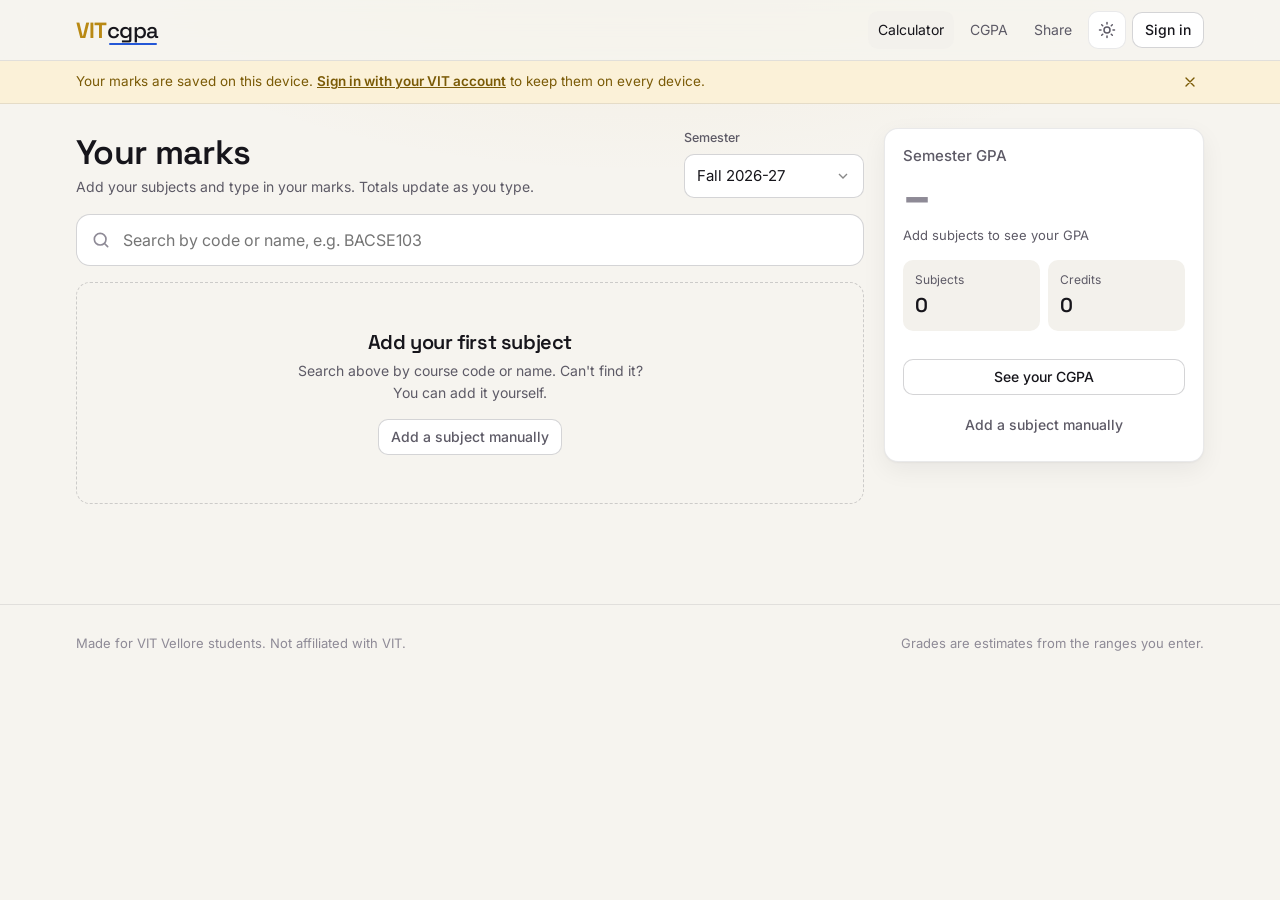
==== commit 502d4af7: "Phase 4: VIT Google sign-in, saved marks, server-side subject lock, subject requests, admin page, li" ====
--- a/calc.html
+++ b/calc.html
@@ -11,13 +11,15 @@
 <link href="https://fonts.googleapis.com/css2?family=Inter:wght@400;500;600&family=Space+Grotesk:wght@500;600;700&display=swap" rel="stylesheet">
 <link rel="stylesheet" href="css/style.css">
 <script src="js/common.js"></script>
+<script src="js/merge.js"></script>
+<script src="js/account.js"></script>
 </head>
 <body>
 <header class="top">
   <div class="wrap">
     <a class="logo" href="./" aria-label="VIT cgpa home"><b>VIT</b><span>cgpa</span></a>
     <nav>
-      <a class="navlink" href="calc" aria-current="page">Calculator</a>
+      <a class="navlink" href="calc" aria-current="page">Calc<span class="nav-text">ulator</span></a>
       <a class="navlink" href="cgpa">CGPA</a>
       <a class="navlink" href="share">Share</a>
       <button class="icon-btn" type="button" data-theme-toggle aria-label="Switch light or dark mode">
@@ -30,7 +32,7 @@
 </header>
 <div class="banner" data-banner>
   <div class="wrap">
-    <p>Your marks are saved on this device. <a href="#" data-signin>Sign in</a> (coming soon) to keep them on every device.</p>
+    <p>Your marks are saved on this device. <a href="#" data-signin>Sign in with your VIT account</a> to keep them on every device.</p>
     <button type="button" data-banner-close aria-label="Dismiss"><svg viewBox="0 0 24 24" fill="none" stroke="currentColor" stroke-width="2" stroke-linecap="round"><path d="M18 6 6 18M6 6l12 12"/></svg></button>
   </div>
 </div>
@@ -112,6 +114,33 @@
   </form>
 </dialog>
 
+<dialog id="request" aria-labelledby="request-title">
+  <form method="dialog" novalidate>
+    <h2 id="request-title">Request a subject</h2>
+    <p class="hint">Tell us what's missing and we'll add it to the list. Codes and credits are on VTOP under Course Registration.</p>
+    <div class="row2">
+      <label class="field"><span>Course code</span><input class="input" name="code" placeholder="BACSE103" autocomplete="off" maxlength="12"></label>
+      <label class="field"><span>Credits</span><input class="input" name="credits" inputmode="decimal" placeholder="4" autocomplete="off"></label>
+    </div>
+    <label class="field"><span>Course title</span><input class="input" name="title" placeholder="Computation Structures" autocomplete="off" maxlength="80"></label>
+    <label class="field"><span>Type</span>
+      <select class="select" name="type">
+        <option value="ETL">Theory + lab</option>
+        <option value="TH">Theory only</option>
+        <option value="LO">Lab only</option>
+        <option value="OC">Online course</option>
+        <option value="SS">Soft skill</option>
+      </select>
+    </label>
+    <label class="field"><span>Note (optional)</span><input class="input" name="note" placeholder="e.g. new elective for 2026 batch" autocomplete="off" maxlength="300"></label>
+    <p class="err" id="request-err"></p>
+    <div class="actions">
+      <button class="btn btn-ghost" type="button" data-close>Cancel</button>
+      <button class="btn btn-primary" value="ok" id="request-ok">Send request</button>
+    </div>
+  </form>
+</dialog>
+
 <dialog id="ask" aria-labelledby="ask-title">
   <form method="dialog">
     <h2 id="ask-title"></h2>
--- a/css/style.css
+++ b/css/style.css
@@ -229,8 +229,8 @@
 .fold-foot { display: flex; align-items: center; justify-content: space-between; gap: 8px; flex-wrap: wrap; }
 .fold-foot .note { font-size: 12.5px; color: var(--text-2); }
 
-.ranges { display: grid; grid-template-columns: repeat(3, minmax(0, 1fr)); gap: 8px; }
-@media (min-width: 560px) { .ranges { grid-template-columns: repeat(6, minmax(0, 1fr)); } }
+.ranges { display: grid; grid-template-columns: repeat(4, minmax(0, 1fr)); gap: 8px; }
+@media (min-width: 560px) { .ranges { grid-template-columns: repeat(7, minmax(0, 1fr)); } }
 .range { display: flex; flex-direction: column; align-items: center; gap: 4px; background: var(--surface); border: 1px solid var(--border); border-radius: 8px; padding: 6px 4px; }
 .range label { font-family: var(--font-display); font-weight: 700; font-size: 15px; }
 .range input { width: 100%; text-align: center; border: 0; background: transparent; font-family: var(--font-display); font-weight: 600; font-size: 16px; outline: none; height: 26px; }
@@ -470,3 +470,60 @@
 .btn.danger:hover { background: var(--danger-soft); color: var(--danger); }
 .cg-fold > summary .chev { margin-left: auto; }
 .cg-fold > summary .sum + .chev { margin-left: 0; }
+
+/* F box in grade ranges: filled in from E, not typed */
+.range.f { background: transparent; border-style: dashed; }
+.range.f output { font-family: var(--font-display); font-weight: 600; font-size: 16px; height: 26px; line-height: 26px; color: var(--text-2); }
+
+/* accounts: header avatar, sign-in dialog, profile, admin */
+.avatar { width: 36px; height: 36px; border-radius: 50%; display: grid; place-items: center; overflow: hidden; flex: none; background: var(--gold-soft); color: var(--gold); border: 1px solid color-mix(in srgb, var(--gold) 45%, transparent); font-family: var(--font-display); font-weight: 600; font-size: 14px; text-decoration: none; }
+.avatar img { width: 100%; height: 100%; object-fit: cover; display: block; }
+.avatar[aria-current="page"], .avatar:hover { border-color: var(--gold); }
+.avatar.big { width: 56px; height: 56px; font-size: 22px; }
+.signin .hint b { color: var(--text); font-weight: 600; }
+.hint.small { font-size: 12px; color: var(--text-3); }
+.gbtn { min-height: 44px; display: flex; justify-content: center; align-items: center; }
+.devsign { display: grid; grid-template-columns: minmax(0, 1fr) auto; gap: 8px; align-items: center; }
+.devsign[hidden] { display: none; }
+
+.pf { padding-top: 24px; padding-bottom: 60px; }
+.pf-grid { display: grid; gap: 14px; align-items: start; }
+@media (min-width: 900px) { .pf-grid { grid-template-columns: 340px minmax(0, 1fr); } }
+.pf-in { gap: 12px; }
+.pf-in h2 { font-size: 20px; }
+.pf-who { display: flex; align-items: center; gap: 12px; min-width: 0; }
+.pf-who > div { display: flex; flex-direction: column; min-width: 0; }
+.pf-who b { font-family: var(--font-display); font-size: 18px; font-weight: 600; overflow: hidden; text-overflow: ellipsis; white-space: nowrap; }
+.pf-who span:not(.avatar) { font-size: 13px; color: var(--text-2); overflow: hidden; text-overflow: ellipsis; white-space: nowrap; }
+.pf-me .card-body { padding-top: 16px; }
+.pf-sem { text-decoration: none; color: inherit; }
+.pf-sem:hover { background: var(--surface-3); }
+
+.results .none { display: grid; gap: 8px; justify-items: start; }
+.results .none button { margin-top: 0; }
+.none-acts { display: flex; flex-wrap: wrap; gap: 8px; margin-top: 4px; }
+.results .none small { color: var(--text-3); font-size: 12px; }
+
+.live { display: inline-flex; align-items: center; gap: 10px; margin: 22px 0 0; font-size: 14px; color: var(--text-2); background: var(--surface); border: 1px solid var(--border); border-radius: 999px; padding: 6px 14px 6px 12px; }
+.live[hidden] { display: none; }
+.live i { width: 8px; height: 8px; border-radius: 50%; background: var(--g-B); box-shadow: 0 0 0 0 color-mix(in srgb, var(--g-B) 60%, transparent); animation: pulse 2s infinite; flex: none; }
+.live b { font-family: var(--font-display); color: var(--gold); font-weight: 700; display: inline-block; }
+.live b.bump { animation: bump .4s ease-out; }
+@keyframes pulse { 70% { box-shadow: 0 0 0 8px transparent; } 100% { box-shadow: 0 0 0 0 transparent; } }
+@keyframes bump { 40% { transform: translateY(-2px); } }
+
+.ad-key { max-width: 420px; }
+.ad-stats { margin-bottom: 14px; max-width: 420px; }
+.ad-bar { display: flex; flex-wrap: wrap; align-items: center; justify-content: space-between; gap: 8px; margin-bottom: 12px; }
+.ad-row { flex-wrap: wrap; align-items: flex-start; }
+.ad-row .sem-main b { white-space: normal; }
+.ad-note { font-style: italic; }
+.ad-acts { display: flex; flex-wrap: wrap; gap: 6px; }
+@media (max-width: 520px) { .ad-acts { width: 100%; } }
+@media (max-width: 400px) {
+  .top .wrap { gap: 8px; }
+  .logo { font-size: 20px; }
+  .navlink { padding: 8px 6px; font-size: 13.5px; }
+  .top .btn-sm { padding: 0 10px; }
+  .top .icon-btn { width: 34px; height: 34px; }
+}
